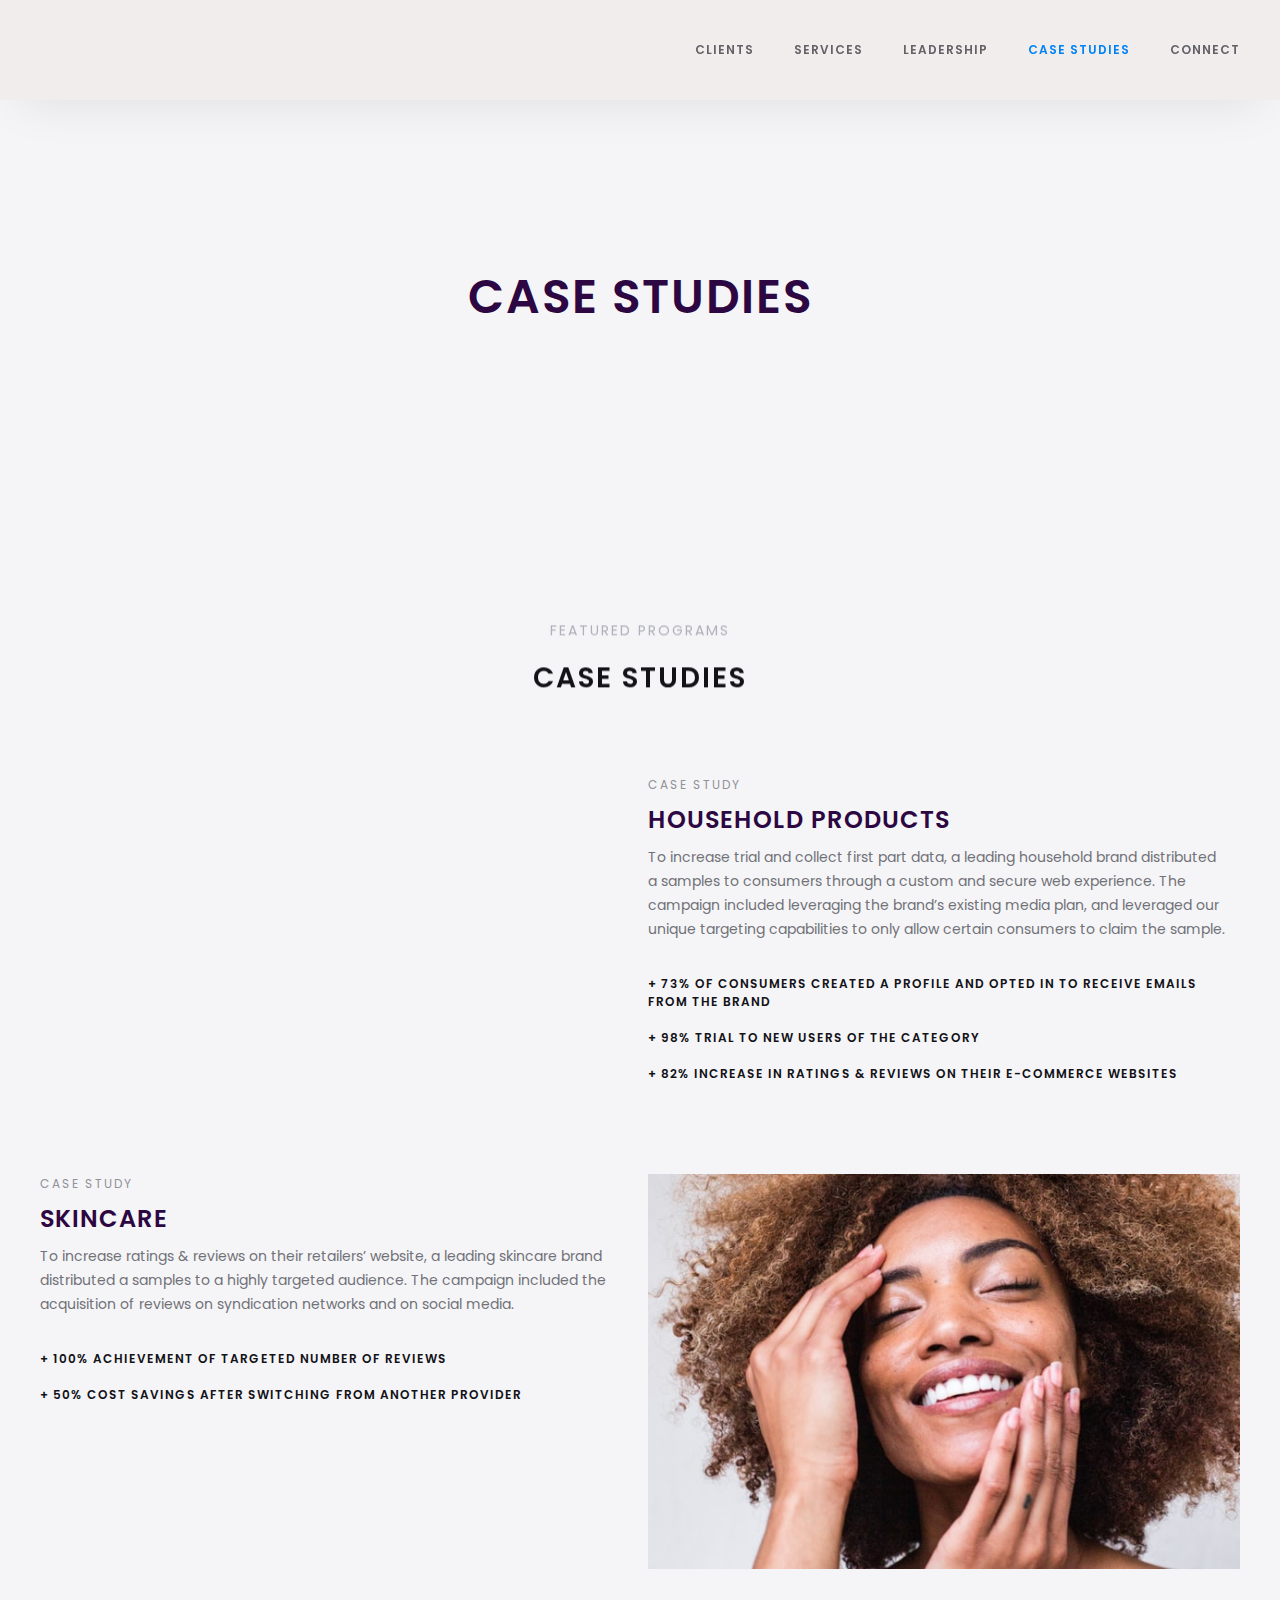
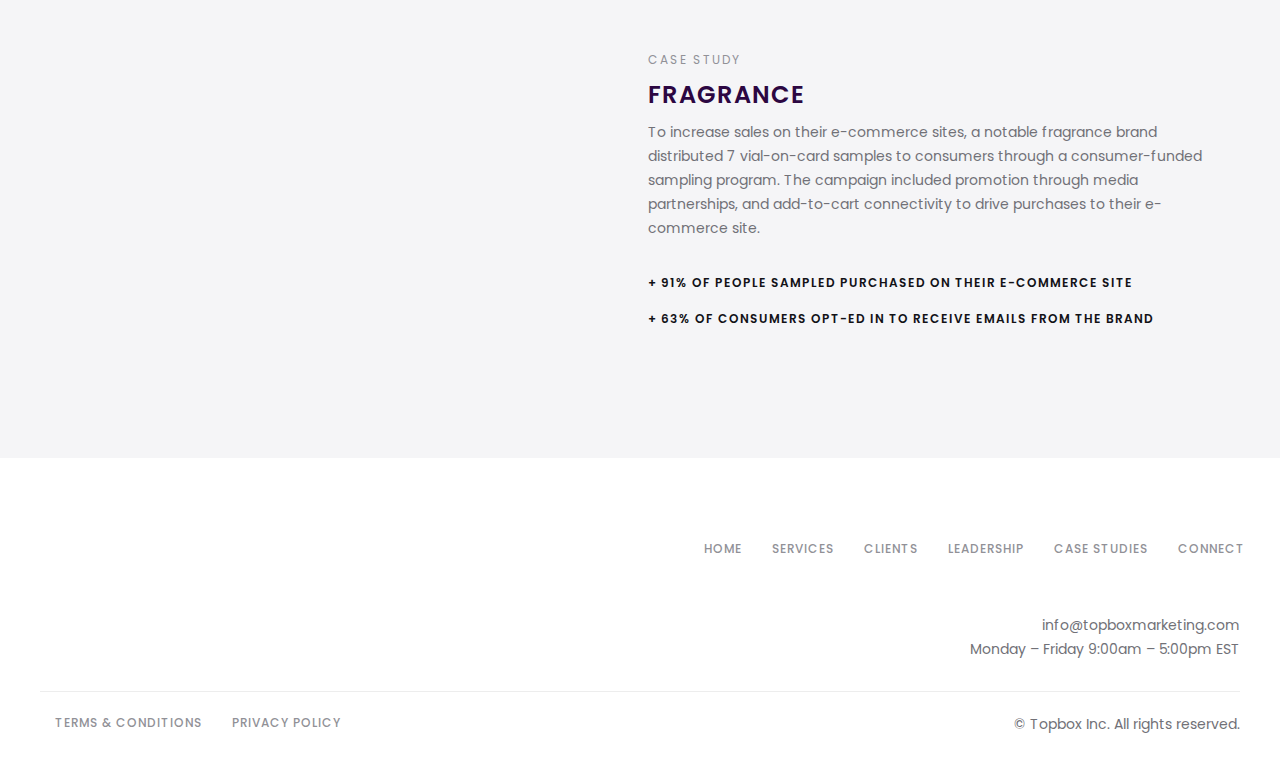
==== Case Studies.html @ 70d897ec "first commit" ====
<!DOCTYPE html>
<!-- saved from url=(0043)Case Studies.html -->
<html data-wf-domain="www.topboxmarketing.io" data-wf-page="6022a8bec5315e6e7e54c2d5"
    data-wf-site="6022a8be6f14f795d21087c6"
    class="w-mod-js w-mod-ix wf-poppins-n1-active wf-poppins-n2-active wf-poppins-n3-active wf-poppins-n4-active wf-poppins-n5-active wf-poppins-n6-active wf-poppins-n7-active wf-poppins-n8-active wf-poppins-n9-active wf-active">

<head>
    <meta http-equiv="Content-Type" content="text/html; charset=UTF-8">
    <style>
        .wf-force-outline-none[tabindex="-1"]:focus {
            outline: none;
        }
    </style>
    <title>Case Studies</title>
    <meta content="Case Studies" property="og:title">
    <meta
        content="https://uploads-ssl.webflow.com/6022a8be6f14f795d21087c6/603d2ad0bf9c21d1d7e2ff7f_tm-share-1200x630.png"
        property="og:image">
    <meta content="Case Studies" property="twitter:title">
    <meta
        content="https://uploads-ssl.webflow.com/6022a8be6f14f795d21087c6/603d2ad0bf9c21d1d7e2ff7f_tm-share-1200x630.png"
        property="twitter:image">
    <meta content="width=device-width, initial-scale=1" name="viewport">
    <link href="./Case Studies_files/topbox-website-ac59be.webflow.351e0eba9.css" rel="stylesheet" type="text/css">
    <link href="https://fonts.googleapis.com/" rel="preconnect">
    <link href="https://fonts.gstatic.com/" rel="preconnect" crossorigin="anonymous">
    <script type="text/javascript" async="" src="./Case Studies_files/recaptcha__en.js.download" crossorigin="anonymous"
        integrity="sha384-7n6vgomA6WpD0Uc3Ek9C0sERdLyOSaXD3g9lKz969gYaN0vWSlwqk6p8H7rG36tP"></script>
    <script src="./Case Studies_files/webfont.js.download" type="text/javascript"></script>
    <link rel="stylesheet" href="./Case Studies_files/css" media="all">
    <script
        type="text/javascript">WebFont.load({ google: { families: ["Poppins:100,200,300,regular,500,600,700,800,900"] } });</script>
    <script
        type="text/javascript">!function (o, c) { var n = c.documentElement, t = " w-mod-"; n.className += t + "js", ("ontouchstart" in o || o.DocumentTouch && c instanceof DocumentTouch) && (n.className += t + "touch") }(window, document);</script>
    <link href="https://uploads-ssl.webflow.com/6022a8be6f14f795d21087c6/603d20869b99abf3f1aa68c7_tm-favicon-5-32px.png"
        rel="shortcut icon" type="image/x-icon">
    <link
        href="https://uploads-ssl.webflow.com/6022a8be6f14f795d21087c6/603d2092a8b30342b61fcea3_tm-favicon-5-256px.png"
        rel="apple-touch-icon">
    <script src="./Case Studies_files/api.js.download" type="text/javascript"></script>
</head>

<body>
    <div class="preloader" style="display: none; opacity: 0;"><img
            src="./Case Studies_files/6022a8bec5315e8b1354c35a_bars.svg" width="38" alt="" class="preloader-icon"
            style="opacity: 0;"></div>
    <div class="full-page">
        <div data-collapse="medium" data-animation="default" data-duration="400" data-easing="ease" data-easing2="ease"
            role="banner" class="navbar w-nav" style="will-change: width, height; height: 100px;">
            <div class="brand-logo-wrapper"><a href="index.html" class="brand w-nav-brand"
                    aria-label="home"><img src="./Case Studies_files/6022af1d55216162403fe58a_topbox marketing logo.png"
                        width="600"
                        srcset="https://uploads-ssl.webflow.com/6022a8be6f14f795d21087c6/6022af1d55216162403fe58a_topbox%20marketing%20logo-p-500.png 500w, https://uploads-ssl.webflow.com/6022a8be6f14f795d21087c6/6022af1d55216162403fe58a_topbox%20marketing%20logo.png 591w"
                        sizes="(max-width: 479px) 70vw, 260px" alt="" class="brand-logo-v3"></a></div>
                <nav role="navigation" class="nav-menu w-nav-menu"><a href="Clients.html"
                    aria-current="page" class="nav-link w-nav-link">Clients</a><a
                    href="Services.html" class="nav-link w-nav-link">Services</a><a
                    href="Leadership.html" class="nav-link w-nav-link">Leadership</a><a
                    href="Case Studies.html" class="nav-link w-nav-link w--current">Case
                    Studies</a><a href="Contact.html"
                    class="nav-link w-nav-link">Connect</a></nav>
            <div class="menu-button w-nav-button" style="-webkit-user-select: text;" aria-label="menu" role="button"
                tabindex="0" aria-controls="w-nav-overlay-0" aria-haspopup="menu" aria-expanded="false">
                <div class="w-icon-nav-menu"></div>
            </div>
            <div class="w-nav-overlay" data-wf-ignore="" id="w-nav-overlay-0"></div>
        </div>
        <div id="Top" class="sub-banner heading-1">
            <div class="container center in-sub-page w-container">
                <div class="align-center">
                    <h1 class="top-title in-banner black">case studies</h1>
                </div>
            </div>
        </div>
        <div class="section gray">
            <div class="container w-container">
                <div>
                    <div class="top-wrapper-margin">
                        <div data-w-id="166e45b6-2322-15db-ce87-c6824e7ca8e7"
                            style="opacity: 1; transform: translate3d(0px, 0px, 0px) scale3d(1, 1, 1) rotateX(0deg) rotateY(0deg) rotateZ(0deg) skew(0deg, 0deg); transform-style: preserve-3d;"
                            class="top-wrapper">
                            <div>
                                <div class="sub-text">Featured programs</div>
                                <h2 class="top-title">case studies</h2>
                            </div>
                        </div>
                    </div>
                </div>
            </div>
            <div class="container-2 w-container"></div>
            <div class="w-layout-grid grid-3"><img
                    src="./Case Studies_files/603532c261ecceb65d28639b_jeshoots-com-__ZMnefoI3k-unsplash.jpg"
                    loading="lazy" id="w-node-_9baddf78-bbf6-e3a9-2546-d2049e12da9d-7e54c2d5"
                    sizes="(max-width: 479px) 92vw, (max-width: 767px) 90vw, (max-width: 991px) 92vw, (max-width: 4285px) 98vw, 4200px"
                    alt=""
                    srcset="https://uploads-ssl.webflow.com/6022a8be6f14f795d21087c6/603532c261ecceb65d28639b_jeshoots-com-__ZMnefoI3k-unsplash-p-500.jpeg 500w, https://uploads-ssl.webflow.com/6022a8be6f14f795d21087c6/603532c261ecceb65d28639b_jeshoots-com-__ZMnefoI3k-unsplash-p-800.jpeg 800w, https://uploads-ssl.webflow.com/6022a8be6f14f795d21087c6/603532c261ecceb65d28639b_jeshoots-com-__ZMnefoI3k-unsplash-p-1080.jpeg 1080w, https://uploads-ssl.webflow.com/6022a8be6f14f795d21087c6/603532c261ecceb65d28639b_jeshoots-com-__ZMnefoI3k-unsplash-p-1600.jpeg 1600w, https://uploads-ssl.webflow.com/6022a8be6f14f795d21087c6/603532c261ecceb65d28639b_jeshoots-com-__ZMnefoI3k-unsplash.jpg 4200w">
                <div class="w-container">
                    <div class="job-title">case study</div>
                    <h3 class="heading-2">Household products <br></h3>
                    <p class="paragraph-6">To increase trial and collect first part data, a leading household brand
                        distributed a samples to consumers through a custom and secure web experience. The campaign
                        included leveraging the brand’s existing media plan, and leveraged our unique targeting
                        capabilities to only allow certain consumers to claim the sample.<br>‍<br></p>
                    <h6 class="heading-3">+ 73% of consumers created a profile and OPTED in to receive emails from the
                        brand<br><br>+ 98% trial to new users of the category<br><br>+ 82% increase in Ratings &amp;
                        Reviews on their e-commerce websites</h6>
                </div>
                <div class="w-container">
                    <div class="job-title">case study</div>
                    <h3 class="heading-2">skincare<br></h3>
                    <p class="paragraph-6">To increase ratings &amp; reviews on their retailers’ website, a leading
                        skincare brand distributed a samples to a highly targeted audience. The campaign included the
                        acquisition of reviews on syndication networks and on social media.<br>‍<br></p>
                    <h6 class="heading-3">+ 100% achievement of targeted number of reviews<br>‍<br>+ 50% cost savings
                        after switching from another provider</h6>
                </div><img src="./Case Studies_files/603533c1fda2867341a71abc_park-street-0_McYfdyEDA-unsplash (1).jpg"
                    loading="lazy" id="w-node-_8632c28e-9237-4502-14fb-0d99a80b5537-7e54c2d5" alt=""><img
                    src="./Case Studies_files/6035355b5d61cc2b553c21b9_laura-chouette-o5WWBF1OGD8-unsplash.jpg"
                    loading="lazy" id="w-node-da20f473-203e-41f1-6ba5-95519c60d45e-7e54c2d5"
                    sizes="(max-width: 479px) 92vw, (max-width: 767px) 90vw, (max-width: 991px) 92vw, (max-width: 4702px) 98vw, 4608px"
                    alt=""
                    srcset="https://uploads-ssl.webflow.com/6022a8be6f14f795d21087c6/6035355b5d61cc2b553c21b9_laura-chouette-o5WWBF1OGD8-unsplash-p-1080.jpeg 1080w, https://uploads-ssl.webflow.com/6022a8be6f14f795d21087c6/6035355b5d61cc2b553c21b9_laura-chouette-o5WWBF1OGD8-unsplash-p-1600.jpeg 1600w, https://uploads-ssl.webflow.com/6022a8be6f14f795d21087c6/6035355b5d61cc2b553c21b9_laura-chouette-o5WWBF1OGD8-unsplash-p-2000.jpeg 2000w, https://uploads-ssl.webflow.com/6022a8be6f14f795d21087c6/6035355b5d61cc2b553c21b9_laura-chouette-o5WWBF1OGD8-unsplash-p-2600.jpeg 2600w, https://uploads-ssl.webflow.com/6022a8be6f14f795d21087c6/6035355b5d61cc2b553c21b9_laura-chouette-o5WWBF1OGD8-unsplash-p-3200.jpeg 3200w, https://uploads-ssl.webflow.com/6022a8be6f14f795d21087c6/6035355b5d61cc2b553c21b9_laura-chouette-o5WWBF1OGD8-unsplash.jpg 4608w">
                <div class="w-container">
                    <div class="job-title">case study</div>
                    <h3 class="heading-2">fragrance<br></h3>
                    <p class="paragraph-6">To increase sales on their e-commerce sites, a notable fragrance brand
                        distributed 7 vial-on-card samples to consumers through a consumer-funded sampling program. The
                        campaign included promotion through media partnerships, and add-to-cart connectivity to drive
                        purchases to their e-commerce site.<br>‍<br></p>
                    <h6 class="heading-3">+ 91% of people sampled purchased on their e-commerce site<br><br>+ 63% of
                        consumers opt-ed in to receive emails from the brand<br></h6>
                </div>
            </div>
        </div>
        <footer class="footer-style-1">
            <div class="container w-container">
                <div class="footer-wrapper">
                    <div class="w-row">
                        <div class="footer-column w-col w-col-3"></div>
                        <div class="footer-column-second w-col w-col-9">
                            <div class="footer-links"><a href="index.html"
                                    class="footer-link">home</a><a href="Services.html"
                                    class="footer-link">services</a><a href="Clients.html"
                                    class="footer-link">clients</a><a href="Leadership.html"
                                    class="footer-link">leadership</a><a
                                    href="Case Studies.html" aria-current="page"
                                    class="footer-link w--current">Case studies</a><a
                                    href="Contact.html"
                                    class="footer-link w-hidden-medium w-hidden-small w-hidden-tiny">connect</a></div>
                            <div class="footer-infos">
                                <p class="align-right"><br>
                                    info@topboxmarketing.com<br>
                                    Monday – Friday 9:00am – 5:00pm EST</p>
                            </div>
                        </div>
                    </div>
                    <div class="footer-line"></div>
                    <div class="w-row">
                        <div class="footer-column w-col w-col-6">
                            <div class="footer-links"><a href="https://ca.topboxcollective.com/pages/terms"
                                    class="footer-link">Terms &amp;&nbsp;Conditions</a><a
                                    href="index.htmlprivacy-policy" class="footer-link">Privacy
                                    Policy</a></div>
                        </div>
                        <div class="footer-column-second w-col w-col-6">
                            <p class="paragraph-7">© Topbox Inc. All rights reserved.</p>
                        </div>
                    </div>
                </div>
            </div>
        </footer>
    </div>
    <script src="./Case Studies_files/jquery-3.5.1.min.dc5e7f18c8.js.download" type="text/javascript"
        integrity="sha256-9/aliU8dGd2tb6OSsuzixeV4y/faTqgFtohetphbbj0=" crossorigin="anonymous"></script>
    <script src="./Case Studies_files/webflow.2f8914a22.js.download" type="text/javascript"></script>
</body>

</html>
---- Case Studies_files/topbox-website-ac59be.webflow.351e0eba9.css ----
html {
  -ms-text-size-adjust: 100%;
  -webkit-text-size-adjust: 100%;
  font-family: sans-serif;
}

body {
  margin: 0;
}

article, aside, details, figcaption, figure, footer, header, hgroup, main, menu, nav, section, summary {
  display: block;
}

audio, canvas, progress, video {
  vertical-align: baseline;
  display: inline-block;
}

audio:not([controls]) {
  height: 0;
  display: none;
}

[hidden], template {
  display: none;
}

a {
  background-color: rgba(0, 0, 0, 0);
}

a:active, a:hover {
  outline: 0;
}

abbr[title] {
  border-bottom: 1px dotted;
}

b, strong {
  font-weight: bold;
}

dfn {
  font-style: italic;
}

h1 {
  margin: .67em 0;
  font-size: 2em;
}

mark {
  color: #000;
  background: #ff0;
}

small {
  font-size: 80%;
}

sub, sup {
  vertical-align: baseline;
  font-size: 75%;
  line-height: 0;
  position: relative;
}

sup {
  top: -.5em;
}

sub {
  bottom: -.25em;
}

img {
  border: 0;
}

svg:not(:root) {
  overflow: hidden;
}

figure {
  margin: 1em 40px;
}

hr {
  box-sizing: content-box;
  height: 0;
}

pre {
  overflow: auto;
}

code, kbd, pre, samp {
  font-family: monospace;
  font-size: 1em;
}

button, input, optgroup, select, textarea {
  color: inherit;
  font: inherit;
  margin: 0;
}

button {
  overflow: visible;
}

button, select {
  text-transform: none;
}

button, html input[type="button"], input[type="reset"] {
  -webkit-appearance: button;
  cursor: pointer;
}

button[disabled], html input[disabled] {
  cursor: default;
}

button::-moz-focus-inner, input::-moz-focus-inner {
  border: 0;
  padding: 0;
}

input {
  line-height: normal;
}

input[type="checkbox"], input[type="radio"] {
  box-sizing: border-box;
  padding: 0;
}

input[type="number"]::-webkit-inner-spin-button, input[type="number"]::-webkit-outer-spin-button {
  height: auto;
}

input[type="search"] {
  -webkit-appearance: none;
}

input[type="search"]::-webkit-search-cancel-button, input[type="search"]::-webkit-search-decoration {
  -webkit-appearance: none;
}

fieldset {
  border: 1px solid silver;
  margin: 0 2px;
  padding: .35em .625em .75em;
}

legend {
  border: 0;
  padding: 0;
}

textarea {
  overflow: auto;
}

optgroup {
  font-weight: bold;
}

table {
  border-collapse: collapse;
  border-spacing: 0;
}

td, th {
  padding: 0;
}

@font-face {
  font-family: webflow-icons;
  src: url("[data-uri]") format("truetype");
  font-weight: normal;
  font-style: normal;
}

[class^="w-icon-"], [class*=" w-icon-"] {
  speak: none;
  font-variant: normal;
  text-transform: none;
  -webkit-font-smoothing: antialiased;
  -moz-osx-font-smoothing: grayscale;
  font-style: normal;
  font-weight: normal;
  line-height: 1;
  font-family: webflow-icons !important;
}

.w-icon-slider-right:before {
  content: "";
}

.w-icon-slider-left:before {
  content: "";
}

.w-icon-nav-menu:before {
  content: "";
}

.w-icon-arrow-down:before, .w-icon-dropdown-toggle:before {
  content: "";
}

.w-icon-file-upload-remove:before {
  content: "";
}

.w-icon-file-upload-icon:before {
  content: "";
}

* {
  box-sizing: border-box;
}

html {
  height: 100%;
}

body {
  min-height: 100%;
  color: #333;
  background-color: #fff;
  margin: 0;
  font-family: Arial, sans-serif;
  font-size: 14px;
  line-height: 20px;
}

img {
  max-width: 100%;
  vertical-align: middle;
  display: inline-block;
}

html.w-mod-touch * {
  background-attachment: scroll !important;
}

.w-block {
  display: block;
}

.w-inline-block {
  max-width: 100%;
  display: inline-block;
}

.w-clearfix:before, .w-clearfix:after {
  content: " ";
  grid-area: 1 / 1 / 2 / 2;
  display: table;
}

.w-clearfix:after {
  clear: both;
}

.w-hidden {
  display: none;
}

.w-button {
  color: #fff;
  line-height: inherit;
  cursor: pointer;
  background-color: #3898ec;
  border: 0;
  border-radius: 0;
  padding: 9px 15px;
  text-decoration: none;
  display: inline-block;
}

input.w-button {
  -webkit-appearance: button;
}

html[data-w-dynpage] [data-w-cloak] {
  color: rgba(0, 0, 0, 0) !important;
}

.w-webflow-badge, .w-webflow-badge * {
  z-index: auto;
  visibility: visible;
  box-sizing: border-box;
  width: auto;
  height: auto;
  max-height: none;
  max-width: none;
  min-height: 0;
  min-width: 0;
  float: none;
  clear: none;
  box-shadow: none;
  opacity: 1;
  direction: ltr;
  font-family: inherit;
  font-weight: inherit;
  color: inherit;
  font-size: inherit;
  line-height: inherit;
  font-style: inherit;
  font-variant: inherit;
  text-align: inherit;
  letter-spacing: inherit;
  -webkit-text-decoration: inherit;
  text-decoration: inherit;
  text-indent: 0;
  text-transform: inherit;
  text-shadow: none;
  font-smoothing: auto;
  vertical-align: baseline;
  cursor: inherit;
  white-space: inherit;
  word-break: normal;
  word-spacing: normal;
  word-wrap: normal;
  background: none;
  border: 0 rgba(0, 0, 0, 0);
  border-radius: 0;
  margin: 0;
  padding: 0;
  list-style-type: disc;
  transition: none;
  display: block;
  position: static;
  top: auto;
  bottom: auto;
  left: auto;
  right: auto;
  overflow: visible;
  transform: none;
}

.w-webflow-badge {
  white-space: nowrap;
  cursor: pointer;
  box-shadow: 0 0 0 1px rgba(0, 0, 0, .1), 0 1px 3px rgba(0, 0, 0, .1);
  visibility: visible !important;
  z-index: 2147483647 !important;
  color: #aaadb0 !important;
  opacity: 1 !important;
  width: auto !important;
  height: auto !important;
  background-color: #fff !important;
  border-radius: 3px !important;
  margin: 0 !important;
  padding: 6px 8px 6px 6px !important;
  font-size: 12px !important;
  line-height: 14px !important;
  text-decoration: none !important;
  display: inline-block !important;
  position: fixed !important;
  top: auto !important;
  bottom: 12px !important;
  left: auto !important;
  right: 12px !important;
  overflow: visible !important;
  transform: none !important;
}

.w-webflow-badge > img {
  visibility: visible !important;
  opacity: 1 !important;
  vertical-align: middle !important;
  display: inline-block !important;
}

h1, h2, h3, h4, h5, h6 {
  margin-bottom: 10px;
  font-weight: bold;
}

h1 {
  margin-top: 20px;
  font-size: 38px;
  line-height: 44px;
}

h2 {
  margin-top: 20px;
  font-size: 32px;
  line-height: 36px;
}

h3 {
  margin-top: 20px;
  font-size: 24px;
  line-height: 30px;
}

h4 {
  margin-top: 10px;
  font-size: 18px;
  line-height: 24px;
}

h5 {
  margin-top: 10px;
  font-size: 14px;
  line-height: 20px;
}

h6 {
  margin-top: 10px;
  font-size: 12px;
  line-height: 18px;
}

p {
  margin-top: 0;
  margin-bottom: 10px;
}

blockquote {
  border-left: 5px solid #e2e2e2;
  margin: 0 0 10px;
  padding: 10px 20px;
  font-size: 18px;
  line-height: 22px;
}

figure {
  margin: 0 0 10px;
}

figcaption {
  text-align: center;
  margin-top: 5px;
}

ul, ol {
  margin-top: 0;
  margin-bottom: 10px;
  padding-left: 40px;
}

.w-list-unstyled {
  padding-left: 0;
  list-style: none;
}

.w-embed:before, .w-embed:after {
  content: " ";
  grid-area: 1 / 1 / 2 / 2;
  display: table;
}

.w-embed:after {
  clear: both;
}

.w-video {
  width: 100%;
  padding: 0;
  position: relative;
}

.w-video iframe, .w-video object, .w-video embed {
  width: 100%;
  height: 100%;
  border: none;
  position: absolute;
  top: 0;
  left: 0;
}

fieldset {
  border: 0;
  margin: 0;
  padding: 0;
}

button, [type="button"], [type="reset"] {
  cursor: pointer;
  -webkit-appearance: button;
  border: 0;
}

.w-form {
  margin: 0 0 15px;
}

.w-form-done {
  text-align: center;
  background-color: #ddd;
  padding: 20px;
  display: none;
}

.w-form-fail {
  background-color: #ffdede;
  margin-top: 10px;
  padding: 10px;
  display: none;
}

label {
  margin-bottom: 5px;
  font-weight: bold;
  display: block;
}

.w-input, .w-select {
  width: 100%;
  height: 38px;
  color: #333;
  vertical-align: middle;
  background-color: #fff;
  border: 1px solid #ccc;
  margin-bottom: 10px;
  padding: 8px 12px;
  font-size: 14px;
  line-height: 1.42857;
  display: block;
}

.w-input:-moz-placeholder, .w-select:-moz-placeholder {
  color: #999;
}

.w-input::-moz-placeholder, .w-select::-moz-placeholder {
  color: #999;
  opacity: 1;
}

.w-input::-webkit-input-placeholder, .w-select::-webkit-input-placeholder {
  color: #999;
}

.w-input:focus, .w-select:focus {
  border-color: #3898ec;
  outline: 0;
}

.w-input[disabled], .w-select[disabled], .w-input[readonly], .w-select[readonly], fieldset[disabled] .w-input, fieldset[disabled] .w-select {
  cursor: not-allowed;
}

.w-input[disabled]:not(.w-input-disabled), .w-select[disabled]:not(.w-input-disabled), .w-input[readonly], .w-select[readonly], fieldset[disabled]:not(.w-input-disabled) .w-input, fieldset[disabled]:not(.w-input-disabled) .w-select {
  background-color: #eee;
}

textarea.w-input, textarea.w-select {
  height: auto;
}

.w-select {
  background-color: #f3f3f3;
}

.w-select[multiple] {
  height: auto;
}

.w-form-label {
  cursor: pointer;
  margin-bottom: 0;
  font-weight: normal;
  display: inline-block;
}

.w-radio {
  margin-bottom: 5px;
  padding-left: 20px;
  display: block;
}

.w-radio:before, .w-radio:after {
  content: " ";
  grid-area: 1 / 1 / 2 / 2;
  display: table;
}

.w-radio:after {
  clear: both;
}

.w-radio-input {
  float: left;
  margin: 3px 0 0 -20px;
  line-height: normal;
}

.w-file-upload {
  margin-bottom: 10px;
  display: block;
}

.w-file-upload-input {
  width: .1px;
  height: .1px;
  opacity: 0;
  z-index: -100;
  position: absolute;
  overflow: hidden;
}

.w-file-upload-default, .w-file-upload-uploading, .w-file-upload-success {
  color: #333;
  display: inline-block;
}

.w-file-upload-error {
  margin-top: 10px;
  display: block;
}

.w-file-upload-default.w-hidden, .w-file-upload-uploading.w-hidden, .w-file-upload-error.w-hidden, .w-file-upload-success.w-hidden {
  display: none;
}

.w-file-upload-uploading-btn {
  cursor: pointer;
  background-color: #fafafa;
  border: 1px solid #ccc;
  margin: 0;
  padding: 8px 12px;
  font-size: 14px;
  font-weight: normal;
  display: flex;
}

.w-file-upload-file {
  background-color: #fafafa;
  border: 1px solid #ccc;
  flex-grow: 1;
  justify-content: space-between;
  margin: 0;
  padding: 8px 9px 8px 11px;
  display: flex;
}

.w-file-upload-file-name {
  font-size: 14px;
  font-weight: normal;
  display: block;
}

.w-file-remove-link {
  width: auto;
  height: auto;
  cursor: pointer;
  margin-top: 3px;
  margin-left: 10px;
  padding: 3px;
  display: block;
}

.w-icon-file-upload-remove {
  margin: auto;
  font-size: 10px;
}

.w-file-upload-error-msg {
  color: #ea384c;
  padding: 2px 0;
  display: inline-block;
}

.w-file-upload-info {
  padding: 0 12px;
  line-height: 38px;
  display: inline-block;
}

.w-file-upload-label {
  cursor: pointer;
  background-color: #fafafa;
  border: 1px solid #ccc;
  margin: 0;
  padding: 8px 12px;
  font-size: 14px;
  font-weight: normal;
  display: inline-block;
}

.w-icon-file-upload-icon, .w-icon-file-upload-uploading {
  width: 20px;
  margin-right: 8px;
  display: inline-block;
}

.w-icon-file-upload-uploading {
  height: 20px;
}

.w-container {
  max-width: 940px;
  margin-left: auto;
  margin-right: auto;
}

.w-container:before, .w-container:after {
  content: " ";
  grid-area: 1 / 1 / 2 / 2;
  display: table;
}

.w-container:after {
  clear: both;
}

.w-container .w-row {
  margin-left: -10px;
  margin-right: -10px;
}

.w-row:before, .w-row:after {
  content: " ";
  grid-area: 1 / 1 / 2 / 2;
  display: table;
}

.w-row:after {
  clear: both;
}

.w-row .w-row {
  margin-left: 0;
  margin-right: 0;
}

.w-col {
  float: left;
  width: 100%;
  min-height: 1px;
  padding-left: 10px;
  padding-right: 10px;
  position: relative;
}

.w-col .w-col {
  padding-left: 0;
  padding-right: 0;
}

.w-col-1 {
  width: 8.33333%;
}

.w-col-2 {
  width: 16.6667%;
}

.w-col-3 {
  width: 25%;
}

.w-col-4 {
  width: 33.3333%;
}

.w-col-5 {
  width: 41.6667%;
}

.w-col-6 {
  width: 50%;
}

.w-col-7 {
  width: 58.3333%;
}

.w-col-8 {
  width: 66.6667%;
}

.w-col-9 {
  width: 75%;
}

.w-col-10 {
  width: 83.3333%;
}

.w-col-11 {
  width: 91.6667%;
}

.w-col-12 {
  width: 100%;
}

.w-hidden-main {
  display: none !important;
}

@media screen and (max-width: 991px) {
  .w-container {
    max-width: 728px;
  }

  .w-hidden-main {
    display: inherit !important;
  }

  .w-hidden-medium {
    display: none !important;
  }

  .w-col-medium-1 {
    width: 8.33333%;
  }

  .w-col-medium-2 {
    width: 16.6667%;
  }

  .w-col-medium-3 {
    width: 25%;
  }

  .w-col-medium-4 {
    width: 33.3333%;
  }

  .w-col-medium-5 {
    width: 41.6667%;
  }

  .w-col-medium-6 {
    width: 50%;
  }

  .w-col-medium-7 {
    width: 58.3333%;
  }

  .w-col-medium-8 {
    width: 66.6667%;
  }

  .w-col-medium-9 {
    width: 75%;
  }

  .w-col-medium-10 {
    width: 83.3333%;
  }

  .w-col-medium-11 {
    width: 91.6667%;
  }

  .w-col-medium-12 {
    width: 100%;
  }

  .w-col-stack {
    width: 100%;
    left: auto;
    right: auto;
  }
}

@media screen and (max-width: 767px) {
  .w-hidden-main, .w-hidden-medium {
    display: inherit !important;
  }

  .w-hidden-small {
    display: none !important;
  }

  .w-row, .w-container .w-row {
    margin-left: 0;
    margin-right: 0;
  }

  .w-col {
    width: 100%;
    left: auto;
    right: auto;
  }

  .w-col-small-1 {
    width: 8.33333%;
  }

  .w-col-small-2 {
    width: 16.6667%;
  }

  .w-col-small-3 {
    width: 25%;
  }

  .w-col-small-4 {
    width: 33.3333%;
  }

  .w-col-small-5 {
    width: 41.6667%;
  }

  .w-col-small-6 {
    width: 50%;
  }

  .w-col-small-7 {
    width: 58.3333%;
  }

  .w-col-small-8 {
    width: 66.6667%;
  }

  .w-col-small-9 {
    width: 75%;
  }

  .w-col-small-10 {
    width: 83.3333%;
  }

  .w-col-small-11 {
    width: 91.6667%;
  }

  .w-col-small-12 {
    width: 100%;
  }
}

@media screen and (max-width: 479px) {
  .w-container {
    max-width: none;
  }

  .w-hidden-main, .w-hidden-medium, .w-hidden-small {
    display: inherit !important;
  }

  .w-hidden-tiny {
    display: none !important;
  }

  .w-col {
    width: 100%;
  }

  .w-col-tiny-1 {
    width: 8.33333%;
  }

  .w-col-tiny-2 {
    width: 16.6667%;
  }

  .w-col-tiny-3 {
    width: 25%;
  }

  .w-col-tiny-4 {
    width: 33.3333%;
  }

  .w-col-tiny-5 {
    width: 41.6667%;
  }

  .w-col-tiny-6 {
    width: 50%;
  }

  .w-col-tiny-7 {
    width: 58.3333%;
  }

  .w-col-tiny-8 {
    width: 66.6667%;
  }

  .w-col-tiny-9 {
    width: 75%;
  }

  .w-col-tiny-10 {
    width: 83.3333%;
  }

  .w-col-tiny-11 {
    width: 91.6667%;
  }

  .w-col-tiny-12 {
    width: 100%;
  }
}

.w-widget {
  position: relative;
}

.w-widget-map {
  width: 100%;
  height: 400px;
}

.w-widget-map label {
  width: auto;
  display: inline;
}

.w-widget-map img {
  max-width: inherit;
}

.w-widget-map .gm-style-iw {
  text-align: center;
}

.w-widget-map .gm-style-iw > button {
  display: none !important;
}

.w-widget-twitter {
  overflow: hidden;
}

.w-widget-twitter-count-shim {
  vertical-align: top;
  width: 28px;
  height: 20px;
  text-align: center;
  background: #fff;
  border: 1px solid #758696;
  border-radius: 3px;
  display: inline-block;
  position: relative;
}

.w-widget-twitter-count-shim * {
  pointer-events: none;
  -webkit-user-select: none;
  -ms-user-select: none;
  user-select: none;
}

.w-widget-twitter-count-shim .w-widget-twitter-count-inner {
  text-align: center;
  color: #999;
  font-family: serif;
  font-size: 15px;
  line-height: 12px;
  position: relative;
}

.w-widget-twitter-count-shim .w-widget-twitter-count-clear {
  display: block;
  position: relative;
}

.w-widget-twitter-count-shim.w--large {
  width: 36px;
  height: 28px;
}

.w-widget-twitter-count-shim.w--large .w-widget-twitter-count-inner {
  font-size: 18px;
  line-height: 18px;
}

.w-widget-twitter-count-shim:not(.w--vertical) {
  margin-left: 5px;
  margin-right: 8px;
}

.w-widget-twitter-count-shim:not(.w--vertical).w--large {
  margin-left: 6px;
}

.w-widget-twitter-count-shim:not(.w--vertical):before, .w-widget-twitter-count-shim:not(.w--vertical):after {
  content: " ";
  height: 0;
  width: 0;
  pointer-events: none;
  border: solid rgba(0, 0, 0, 0);
  position: absolute;
  top: 50%;
  left: 0;
}

.w-widget-twitter-count-shim:not(.w--vertical):before {
  border-width: 4px;
  border-color: rgba(117, 134, 150, 0) #5d6c7b rgba(117, 134, 150, 0) rgba(117, 134, 150, 0);
  margin-top: -4px;
  margin-left: -9px;
}

.w-widget-twitter-count-shim:not(.w--vertical).w--large:before {
  border-width: 5px;
  margin-top: -5px;
  margin-left: -10px;
}

.w-widget-twitter-count-shim:not(.w--vertical):after {
  border-width: 4px;
  border-color: rgba(255, 255, 255, 0) #fff rgba(255, 255, 255, 0) rgba(255, 255, 255, 0);
  margin-top: -4px;
  margin-left: -8px;
}

.w-widget-twitter-count-shim:not(.w--vertical).w--large:after {
  border-width: 5px;
  margin-top: -5px;
  margin-left: -9px;
}

.w-widget-twitter-count-shim.w--vertical {
  width: 61px;
  height: 33px;
  margin-bottom: 8px;
}

.w-widget-twitter-count-shim.w--vertical:before, .w-widget-twitter-count-shim.w--vertical:after {
  content: " ";
  height: 0;
  width: 0;
  pointer-events: none;
  border: solid rgba(0, 0, 0, 0);
  position: absolute;
  top: 100%;
  left: 50%;
}

.w-widget-twitter-count-shim.w--vertical:before {
  border-width: 5px;
  border-color: #5d6c7b rgba(117, 134, 150, 0) rgba(117, 134, 150, 0);
  margin-left: -5px;
}

.w-widget-twitter-count-shim.w--vertical:after {
  border-width: 4px;
  border-color: #fff rgba(255, 255, 255, 0) rgba(255, 255, 255, 0);
  margin-left: -4px;
}

.w-widget-twitter-count-shim.w--vertical .w-widget-twitter-count-inner {
  font-size: 18px;
  line-height: 22px;
}

.w-widget-twitter-count-shim.w--vertical.w--large {
  width: 76px;
}

.w-background-video {
  height: 500px;
  color: #fff;
  position: relative;
  overflow: hidden;
}

.w-background-video > video {
  width: 100%;
  height: 100%;
  object-fit: cover;
  z-index: -100;
  background-position: 50%;
  background-size: cover;
  margin: auto;
  position: absolute;
  top: -100%;
  bottom: -100%;
  left: -100%;
  right: -100%;
}

.w-background-video > video::-webkit-media-controls-start-playback-button {
  -webkit-appearance: none;
  display: none !important;
}

.w-background-video--control {
  background-color: rgba(0, 0, 0, 0);
  padding: 0;
  position: absolute;
  bottom: 1em;
  right: 1em;
}

.w-background-video--control > [hidden] {
  display: none !important;
}

.w-slider {
  height: 300px;
  text-align: center;
  clear: both;
  -webkit-tap-highlight-color: rgba(0, 0, 0, 0);
  tap-highlight-color: rgba(0, 0, 0, 0);
  background: #ddd;
  position: relative;
}

.w-slider-mask {
  z-index: 1;
  height: 100%;
  white-space: nowrap;
  display: block;
  position: relative;
  left: 0;
  right: 0;
  overflow: hidden;
}

.w-slide {
  vertical-align: top;
  width: 100%;
  height: 100%;
  white-space: normal;
  text-align: left;
  display: inline-block;
  position: relative;
}

.w-slider-nav {
  z-index: 2;
  height: 40px;
  text-align: center;
  -webkit-tap-highlight-color: rgba(0, 0, 0, 0);
  tap-highlight-color: rgba(0, 0, 0, 0);
  margin: auto;
  padding-top: 10px;
  position: absolute;
  top: auto;
  bottom: 0;
  left: 0;
  right: 0;
}

.w-slider-nav.w-round > div {
  border-radius: 100%;
}

.w-slider-nav.w-num > div {
  width: auto;
  height: auto;
  font-size: inherit;
  line-height: inherit;
  padding: .2em .5em;
}

.w-slider-nav.w-shadow > div {
  box-shadow: 0 0 3px rgba(51, 51, 51, .4);
}

.w-slider-nav-invert {
  color: #fff;
}

.w-slider-nav-invert > div {
  background-color: rgba(34, 34, 34, .4);
}

.w-slider-nav-invert > div.w-active {
  background-color: #222;
}

.w-slider-dot {
  width: 1em;
  height: 1em;
  cursor: pointer;
  background-color: rgba(255, 255, 255, .4);
  margin: 0 3px .5em;
  transition: background-color .1s, color .1s;
  display: inline-block;
  position: relative;
}

.w-slider-dot.w-active {
  background-color: #fff;
}

.w-slider-dot:focus {
  outline: none;
  box-shadow: 0 0 0 2px #fff;
}

.w-slider-dot:focus.w-active {
  box-shadow: none;
}

.w-slider-arrow-left, .w-slider-arrow-right {
  width: 80px;
  cursor: pointer;
  color: #fff;
  -webkit-tap-highlight-color: rgba(0, 0, 0, 0);
  tap-highlight-color: rgba(0, 0, 0, 0);
  -webkit-user-select: none;
  -ms-user-select: none;
  user-select: none;
  margin: auto;
  font-size: 40px;
  position: absolute;
  top: 0;
  bottom: 0;
  left: 0;
  right: 0;
  overflow: hidden;
}

.w-slider-arrow-left [class^="w-icon-"], .w-slider-arrow-right [class^="w-icon-"], .w-slider-arrow-left [class*=" w-icon-"], .w-slider-arrow-right [class*=" w-icon-"] {
  position: absolute;
}

.w-slider-arrow-left:focus, .w-slider-arrow-right:focus {
  outline: 0;
}

.w-slider-arrow-left {
  z-index: 3;
  right: auto;
}

.w-slider-arrow-right {
  z-index: 4;
  left: auto;
}

.w-icon-slider-left, .w-icon-slider-right {
  width: 1em;
  height: 1em;
  margin: auto;
  top: 0;
  bottom: 0;
  left: 0;
  right: 0;
}

.w-slider-aria-label {
  clip: rect(0 0 0 0);
  height: 1px;
  width: 1px;
  border: 0;
  margin: -1px;
  padding: 0;
  position: absolute;
  overflow: hidden;
}

.w-slider-force-show {
  display: block !important;
}

.w-dropdown {
  text-align: left;
  z-index: 900;
  margin-left: auto;
  margin-right: auto;
  display: inline-block;
  position: relative;
}

.w-dropdown-btn, .w-dropdown-toggle, .w-dropdown-link {
  vertical-align: top;
  color: #222;
  text-align: left;
  white-space: nowrap;
  margin-left: auto;
  margin-right: auto;
  padding: 20px;
  text-decoration: none;
  position: relative;
}

.w-dropdown-toggle {
  -webkit-user-select: none;
  -ms-user-select: none;
  user-select: none;
  cursor: pointer;
  padding-right: 40px;
  display: inline-block;
}

.w-dropdown-toggle:focus {
  outline: 0;
}

.w-icon-dropdown-toggle {
  width: 1em;
  height: 1em;
  margin: auto 20px auto auto;
  position: absolute;
  top: 0;
  bottom: 0;
  right: 0;
}

.w-dropdown-list {
  min-width: 100%;
  background: #ddd;
  display: none;
  position: absolute;
}

.w-dropdown-list.w--open {
  display: block;
}

.w-dropdown-link {
  color: #222;
  padding: 10px 20px;
  display: block;
}

.w-dropdown-link.w--current {
  color: #0082f3;
}

.w-dropdown-link:focus {
  outline: 0;
}

@media screen and (max-width: 767px) {
  .w-nav-brand {
    padding-left: 10px;
  }
}

.w-lightbox-backdrop {
  cursor: auto;
  letter-spacing: normal;
  text-indent: 0;
  text-shadow: none;
  text-transform: none;
  visibility: visible;
  white-space: normal;
  word-break: normal;
  word-spacing: normal;
  word-wrap: normal;
  color: #fff;
  text-align: center;
  z-index: 2000;
  opacity: 0;
  -webkit-user-select: none;
  -moz-user-select: none;
  -webkit-tap-highlight-color: transparent;
  background: rgba(0, 0, 0, .9);
  outline: 0;
  font-family: Helvetica Neue, Helvetica, Ubuntu, Segoe UI, Verdana, sans-serif;
  font-size: 17px;
  font-style: normal;
  font-weight: 300;
  line-height: 1.2;
  list-style: disc;
  position: fixed;
  top: 0;
  bottom: 0;
  left: 0;
  right: 0;
  -webkit-transform: translate(0);
}

.w-lightbox-backdrop, .w-lightbox-container {
  height: 100%;
  -webkit-overflow-scrolling: touch;
  overflow: auto;
}

.w-lightbox-content {
  height: 100vh;
  position: relative;
  overflow: hidden;
}

.w-lightbox-view {
  width: 100vw;
  height: 100vh;
  opacity: 0;
  position: absolute;
}

.w-lightbox-view:before {
  content: "";
  height: 100vh;
}

.w-lightbox-group, .w-lightbox-group .w-lightbox-view, .w-lightbox-group .w-lightbox-view:before {
  height: 86vh;
}

.w-lightbox-frame, .w-lightbox-view:before {
  vertical-align: middle;
  display: inline-block;
}

.w-lightbox-figure {
  margin: 0;
  position: relative;
}

.w-lightbox-group .w-lightbox-figure {
  cursor: pointer;
}

.w-lightbox-img {
  width: auto;
  height: auto;
  max-width: none;
}

.w-lightbox-image {
  float: none;
  max-width: 100vw;
  max-height: 100vh;
  display: block;
}

.w-lightbox-group .w-lightbox-image {
  max-height: 86vh;
}

.w-lightbox-caption {
  text-align: left;
  text-overflow: ellipsis;
  white-space: nowrap;
  background: rgba(0, 0, 0, .4);
  padding: .5em 1em;
  position: absolute;
  bottom: 0;
  left: 0;
  right: 0;
  overflow: hidden;
}

.w-lightbox-embed {
  width: 100%;
  height: 100%;
  position: absolute;
  top: 0;
  bottom: 0;
  left: 0;
  right: 0;
}

.w-lightbox-control {
  width: 4em;
  cursor: pointer;
  background-position: center;
  background-repeat: no-repeat;
  background-size: 24px;
  transition: all .3s;
  position: absolute;
  top: 0;
}

.w-lightbox-left {
  background-image: url("[data-uri]");
  display: none;
  bottom: 0;
  left: 0;
}

.w-lightbox-right {
  background-image: url("[data-uri]");
  display: none;
  bottom: 0;
  right: 0;
}

.w-lightbox-close {
  height: 2.6em;
  background-image: url("[data-uri]");
  background-size: 18px;
  right: 0;
}

.w-lightbox-strip {
  white-space: nowrap;
  padding: 0 1vh;
  line-height: 0;
  position: absolute;
  bottom: 0;
  left: 0;
  right: 0;
  overflow-x: auto;
  overflow-y: hidden;
}

.w-lightbox-item {
  width: 10vh;
  box-sizing: content-box;
  cursor: pointer;
  padding: 2vh 1vh;
  display: inline-block;
  -webkit-transform: translate3d(0, 0, 0);
}

.w-lightbox-active {
  opacity: .3;
}

.w-lightbox-thumbnail {
  height: 10vh;
  background: #222;
  position: relative;
  overflow: hidden;
}

.w-lightbox-thumbnail-image {
  position: absolute;
  top: 0;
  left: 0;
}

.w-lightbox-thumbnail .w-lightbox-tall {
  width: 100%;
  top: 50%;
  transform: translate(0, -50%);
}

.w-lightbox-thumbnail .w-lightbox-wide {
  height: 100%;
  left: 50%;
  transform: translate(-50%);
}

.w-lightbox-spinner {
  box-sizing: border-box;
  width: 40px;
  height: 40px;
  border: 5px solid rgba(0, 0, 0, .4);
  border-radius: 50%;
  margin-top: -20px;
  margin-left: -20px;
  animation: .8s linear infinite spin;
  position: absolute;
  top: 50%;
  left: 50%;
}

.w-lightbox-spinner:after {
  content: "";
  border: 3px solid rgba(0, 0, 0, 0);
  border-bottom-color: #fff;
  border-radius: 50%;
  position: absolute;
  top: -4px;
  bottom: -4px;
  left: -4px;
  right: -4px;
}

.w-lightbox-hide {
  display: none;
}

.w-lightbox-noscroll {
  overflow: hidden;
}

@media (min-width: 768px) {
  .w-lightbox-content {
    height: 96vh;
    margin-top: 2vh;
  }

  .w-lightbox-view, .w-lightbox-view:before {
    height: 96vh;
  }

  .w-lightbox-group, .w-lightbox-group .w-lightbox-view, .w-lightbox-group .w-lightbox-view:before {
    height: 84vh;
  }

  .w-lightbox-image {
    max-width: 96vw;
    max-height: 96vh;
  }

  .w-lightbox-group .w-lightbox-image {
    max-width: 82.3vw;
    max-height: 84vh;
  }

  .w-lightbox-left, .w-lightbox-right {
    opacity: .5;
    display: block;
  }

  .w-lightbox-close {
    opacity: .8;
  }

  .w-lightbox-control:hover {
    opacity: 1;
  }
}

.w-lightbox-inactive, .w-lightbox-inactive:hover {
  opacity: 0;
}

.w-richtext:before, .w-richtext:after {
  content: " ";
  grid-area: 1 / 1 / 2 / 2;
  display: table;
}

.w-richtext:after {
  clear: both;
}

.w-richtext[contenteditable="true"]:before, .w-richtext[contenteditable="true"]:after {
  white-space: initial;
}

.w-richtext ol, .w-richtext ul {
  overflow: hidden;
}

.w-richtext .w-richtext-figure-selected.w-richtext-figure-type-video div:after, .w-richtext .w-richtext-figure-selected[data-rt-type="video"] div:after, .w-richtext .w-richtext-figure-selected.w-richtext-figure-type-image div, .w-richtext .w-richtext-figure-selected[data-rt-type="image"] div {
  outline: 2px solid #2895f7;
}

.w-richtext figure.w-richtext-figure-type-video > div:after, .w-richtext figure[data-rt-type="video"] > div:after {
  content: "";
  display: none;
  position: absolute;
  top: 0;
  bottom: 0;
  left: 0;
  right: 0;
}

.w-richtext figure {
  max-width: 60%;
  position: relative;
}

.w-richtext figure > div:before {
  cursor: default !important;
}

.w-richtext figure img {
  width: 100%;
}

.w-richtext figure figcaption.w-richtext-figcaption-placeholder {
  opacity: .6;
}

.w-richtext figure div {
  color: rgba(0, 0, 0, 0);
  font-size: 0;
}

.w-richtext figure.w-richtext-figure-type-image, .w-richtext figure[data-rt-type="image"] {
  display: table;
}

.w-richtext figure.w-richtext-figure-type-image > div, .w-richtext figure[data-rt-type="image"] > div {
  display: inline-block;
}

.w-richtext figure.w-richtext-figure-type-image > figcaption, .w-richtext figure[data-rt-type="image"] > figcaption {
  caption-side: bottom;
  display: table-caption;
}

.w-richtext figure.w-richtext-figure-type-video, .w-richtext figure[data-rt-type="video"] {
  width: 60%;
  height: 0;
}

.w-richtext figure.w-richtext-figure-type-video iframe, .w-richtext figure[data-rt-type="video"] iframe {
  width: 100%;
  height: 100%;
  position: absolute;
  top: 0;
  left: 0;
}

.w-richtext figure.w-richtext-figure-type-video > div, .w-richtext figure[data-rt-type="video"] > div {
  width: 100%;
}

.w-richtext figure.w-richtext-align-center {
  clear: both;
  margin-left: auto;
  margin-right: auto;
}

.w-richtext figure.w-richtext-align-center.w-richtext-figure-type-image > div, .w-richtext figure.w-richtext-align-center[data-rt-type="image"] > div {
  max-width: 100%;
}

.w-richtext figure.w-richtext-align-normal {
  clear: both;
}

.w-richtext figure.w-richtext-align-fullwidth {
  width: 100%;
  max-width: 100%;
  text-align: center;
  clear: both;
  margin-left: auto;
  margin-right: auto;
  display: block;
}

.w-richtext figure.w-richtext-align-fullwidth > div {
  padding-bottom: inherit;
  display: inline-block;
}

.w-richtext figure.w-richtext-align-fullwidth > figcaption {
  display: block;
}

.w-richtext figure.w-richtext-align-floatleft {
  float: left;
  clear: none;
  margin-right: 15px;
}

.w-richtext figure.w-richtext-align-floatright {
  float: right;
  clear: none;
  margin-left: 15px;
}

.w-nav {
  z-index: 1000;
  background: #ddd;
  position: relative;
}

.w-nav:before, .w-nav:after {
  content: " ";
  grid-area: 1 / 1 / 2 / 2;
  display: table;
}

.w-nav:after {
  clear: both;
}

.w-nav-brand {
  float: left;
  color: #333;
  text-decoration: none;
  position: relative;
}

.w-nav-link {
  vertical-align: top;
  color: #222;
  text-align: left;
  margin-left: auto;
  margin-right: auto;
  padding: 20px;
  text-decoration: none;
  display: inline-block;
  position: relative;
}

.w-nav-link.w--current {
  color: #0082f3;
}

.w-nav-menu {
  float: right;
  position: relative;
}

[data-nav-menu-open] {
  text-align: center;
  min-width: 200px;
  background: #c8c8c8;
  position: absolute;
  top: 100%;
  left: 0;
  right: 0;
  overflow: visible;
  display: block !important;
}

.w--nav-link-open {
  display: block;
  position: relative;
}

.w-nav-overlay {
  width: 100%;
  display: none;
  position: absolute;
  top: 100%;
  left: 0;
  right: 0;
  overflow: hidden;
}

.w-nav-overlay [data-nav-menu-open] {
  top: 0;
}

.w-nav[data-animation="over-left"] .w-nav-overlay {
  width: auto;
}

.w-nav[data-animation="over-left"] .w-nav-overlay, .w-nav[data-animation="over-left"] [data-nav-menu-open] {
  z-index: 1;
  top: 0;
  right: auto;
}

.w-nav[data-animation="over-right"] .w-nav-overlay {
  width: auto;
}

.w-nav[data-animation="over-right"] .w-nav-overlay, .w-nav[data-animation="over-right"] [data-nav-menu-open] {
  z-index: 1;
  top: 0;
  left: auto;
}

.w-nav-button {
  float: right;
  cursor: pointer;
  -webkit-tap-highlight-color: rgba(0, 0, 0, 0);
  tap-highlight-color: rgba(0, 0, 0, 0);
  -webkit-user-select: none;
  -ms-user-select: none;
  user-select: none;
  padding: 18px;
  font-size: 24px;
  display: none;
  position: relative;
}

.w-nav-button:focus {
  outline: 0;
}

.w-nav-button.w--open {
  color: #fff;
  background-color: #c8c8c8;
}

.w-nav[data-collapse="all"] .w-nav-menu {
  display: none;
}

.w-nav[data-collapse="all"] .w-nav-button, .w--nav-dropdown-open, .w--nav-dropdown-toggle-open {
  display: block;
}

.w--nav-dropdown-list-open {
  position: static;
}

@media screen and (max-width: 991px) {
  .w-nav[data-collapse="medium"] .w-nav-menu {
    display: none;
  }

  .w-nav[data-collapse="medium"] .w-nav-button {
    display: block;
  }
}

@media screen and (max-width: 767px) {
  .w-nav[data-collapse="small"] .w-nav-menu {
    display: none;
  }

  .w-nav[data-collapse="small"] .w-nav-button {
    display: block;
  }

  .w-nav-brand {
    padding-left: 10px;
  }
}

@media screen and (max-width: 479px) {
  .w-nav[data-collapse="tiny"] .w-nav-menu {
    display: none;
  }

  .w-nav[data-collapse="tiny"] .w-nav-button {
    display: block;
  }
}

.w-tabs {
  position: relative;
}

.w-tabs:before, .w-tabs:after {
  content: " ";
  grid-area: 1 / 1 / 2 / 2;
  display: table;
}

.w-tabs:after {
  clear: both;
}

.w-tab-menu {
  position: relative;
}

.w-tab-link {
  vertical-align: top;
  text-align: left;
  cursor: pointer;
  color: #222;
  background-color: #ddd;
  padding: 9px 30px;
  text-decoration: none;
  display: inline-block;
  position: relative;
}

.w-tab-link.w--current {
  background-color: #c8c8c8;
}

.w-tab-link:focus {
  outline: 0;
}

.w-tab-content {
  display: block;
  position: relative;
  overflow: hidden;
}

.w-tab-pane {
  display: none;
  position: relative;
}

.w--tab-active {
  display: block;
}

@media screen and (max-width: 479px) {
  .w-tab-link {
    display: block;
  }
}

.w-ix-emptyfix:after {
  content: "";
}

@keyframes spin {
  0% {
    transform: rotate(0);
  }

  100% {
    transform: rotate(360deg);
  }
}

.w-dyn-empty {
  background-color: #ddd;
  padding: 10px;
}

.w-dyn-hide, .w-dyn-bind-empty, .w-condition-invisible {
  display: none !important;
}

.wf-layout-layout {
  display: grid;
}

.w-layout-grid {
  grid-row-gap: 16px;
  grid-column-gap: 16px;
  grid-template-rows: auto auto;
  grid-template-columns: 1fr 1fr;
  grid-auto-columns: 1fr;
  display: grid;
}

.w-form-formrecaptcha {
  margin-bottom: 8px;
}

body {
  color: #121217;
  font-family: Poppins, sans-serif;
  font-size: 14px;
  line-height: 20px;
}

h1 {
  letter-spacing: 2px;
  text-transform: uppercase;
  margin-top: 10px;
  margin-bottom: 10px;
  font-size: 38px;
  font-weight: 600;
  line-height: 44px;
}

h2 {
  letter-spacing: 2px;
  text-transform: uppercase;
  margin-top: 10px;
  margin-bottom: 10px;
  font-size: 32px;
  font-weight: 600;
  line-height: 36px;
}

h3 {
  letter-spacing: 1px;
  text-transform: uppercase;
  margin-top: 10px;
  margin-bottom: 10px;
  font-size: 24px;
  font-weight: 600;
  line-height: 30px;
}

h4 {
  letter-spacing: 1px;
  text-transform: uppercase;
  margin-top: 10px;
  margin-bottom: 10px;
  font-size: 18px;
  font-weight: 600;
  line-height: 24px;
}

h5 {
  letter-spacing: 1px;
  text-transform: uppercase;
  margin-top: 10px;
  margin-bottom: 10px;
  font-size: 14px;
  font-weight: 600;
  line-height: 20px;
}

h6 {
  letter-spacing: 1px;
  text-transform: uppercase;
  margin-top: 10px;
  margin-bottom: 10px;
  font-size: 12px;
  font-weight: 600;
  line-height: 18px;
}

p {
  color: #717177;
  margin-bottom: 10px;
  font-size: 14px;
  line-height: 24px;
}

a {
  color: #919197;
  text-decoration: underline;
}

ul {
  color: #0854a5;
  margin-top: 0;
  margin-bottom: 10px;
  padding-left: 40px;
}

li {
  color: #0854a5;
  padding-top: 0;
  padding-bottom: 5px;
}

blockquote {
  border-left: 2px solid #f32442;
  margin-top: 15px;
  margin-bottom: 15px;
  padding: 10px 20px;
  font-size: 18px;
  line-height: 25px;
}

figure {
  margin-top: 20px;
  margin-bottom: 20px;
}

.banner {
  height: 100vh;
  background-image: linear-gradient(rgba(0, 0, 0, .2), rgba(0, 0, 0, .2)), url("https://uploads-ssl.webflow.com/6022a8be6f14f795d21087c6/6022a8bec5315e592154c35c_banner.jpg");
  background-position: 0 0, 50%;
  background-repeat: repeat, no-repeat;
  background-size: auto, cover;
  background-attachment: scroll, fixed;
  align-items: center;
  padding-left: 50px;
  padding-right: 50px;
  display: flex;
  position: relative;
  overflow: hidden;
}

.banner.second {
  height: 100vh;
  background-color: #0854a5;
  background-image: linear-gradient(225deg, #0e31e9, #0854a5);
}

.banner.third {
  background-color: #fff;
  background-image: none;
  background-position: 0 0;
  padding-left: 0;
  padding-right: 0;
}

.banner.fourth {
  height: 100vh;
  background-color: #0854a5;
  background-image: none;
  padding-left: 0;
  padding-right: 0;
  display: block;
}

.banner.five {
  height: 100vh;
  background-color: rgba(0, 0, 0, 0);
  background-image: none;
}

.banner.six {
  background-color: #313137;
  background-image: linear-gradient(rgba(0, 0, 0, .4), rgba(0, 0, 0, .4)), url("https://uploads-ssl.webflow.com/6022a8be6f14f795d21087c6/6022a8bec5315e54de54c3c8_photo.jpg");
  background-position: 0 0, 50%;
  background-repeat: repeat, no-repeat;
  background-size: auto, cover;
  background-attachment: scroll, scroll;
}

.banner.intro {
  height: 600px;
  background-color: #0854a5;
  background-image: linear-gradient(#0e31e9, #0854a5);
}

.section {
  z-index: 1;
  padding: 120px 40px;
  position: relative;
}

.section.with-color {
  background-color: #f32442;
  background-image: linear-gradient(225deg, #f32442, #0854a5);
  padding-top: 100px;
  padding-bottom: 100px;
}

.section.with-color.less-color {
  padding-top: 40px;
  padding-bottom: 40px;
}

.section.with-color.less-color.gray {
  background-image: none;
}

.section.with-color.image {
  background-color: #f32442;
  background-image: none;
}

.section.less {
  border-top: 1px solid #ededed;
  padding-top: 60px;
  padding-bottom: 60px;
}

.section.gray {
  background-color: #f5f5f7;
}

.section.gray.zero-intro {
  padding-bottom: 0;
}

.section.gray.for-pres {
  padding-bottom: 0;
  padding-left: 0;
  padding-right: 0;
  overflow: hidden;
}

.section.with-image {
  background-image: linear-gradient(rgba(0, 0, 0, .15), rgba(0, 0, 0, .15)), url("https://uploads-ssl.webflow.com/6022a8be6f14f795d21087c6/6022a8bec5315e4fd654c39d_banner-3.jpg");
  background-position: 0 0, 50% 100%;
  background-size: auto, cover;
}

.section.with-image.second {
  background-image: linear-gradient(rgba(26, 26, 26, .5), rgba(26, 26, 26, .5)), url("https://uploads-ssl.webflow.com/6022a8be6f14f795d21087c6/602555c2b7aed28dbdae56c3_pexels-tatiana-syrikova-3975575.jpg");
  background-position: 0 0, 50% 100%;
  background-size: auto, cover;
  padding-top: 160px;
  padding-bottom: 160px;
}

.section.line-below {
  border-bottom: 1px solid #ededed;
}

.section.less-space {
  padding-top: 60px;
  padding-bottom: 40px;
}

.section.overflow {
  padding-top: 120px;
  overflow: hidden;
}

.section.no-top {
  padding-top: 0;
}

.section.zero-bottom-padding {
  padding-bottom: 0;
}

.container {
  max-width: 1200px;
  flex: 1;
  margin-bottom: -25px;
  padding-bottom: 2px;
}

.container.center {
  position: relative;
  top: 50%;
  transform: translate(0, -50%);
}

.container.center.in-sub-page {
  top: 58%;
}

.container.in-intro-page {
  margin-top: 85px;
}

.navbar {
  height: 100px;
  background-color: #f1eded;
  justify-content: space-between;
  align-items: center;
  padding-left: 20px;
  padding-right: 20px;
  display: flex;
  position: fixed;
  top: 0;
  left: 0;
  right: 0;
  box-shadow: 0 20px 50px -20px rgba(0, 0, 0, .1);
}

.navbar.transparent {
  box-shadow: none;
  background-color: #dbd5d5;
  border-bottom: 1px solid rgba(255, 255, 255, .3);
}

.nav-link {
  color: #616167;
  letter-spacing: 1px;
  text-transform: uppercase;
  padding-right: 20px;
  font-size: 12px;
  font-weight: 600;
}

.nav-link:hover {
  color: #515157;
}

.nav-link.normal {
  padding-left: 20px;
  padding-right: 10px;
}

.nav-link.white-version {
  color: #fff;
}

.brand {
  height: 60px;
  opacity: 1;
  flex: 1;
  justify-content: flex-start;
  align-items: center;
  display: flex;
}

.brand.w--current {
  flex: 1;
  display: flex;
}

.arrow-icon {
  margin-right: 3px;
}

.line-divider-nav {
  width: 1px;
  height: 60px;
  float: right;
  background-color: #ededed;
  margin-left: 20px;
  margin-right: 10px;
}

.line-divider-nav.second-style {
  background-color: rgba(255, 255, 255, .3);
}

.social-wrapper {
  height: 60px;
  float: right;
  justify-content: flex-start;
  align-items: center;
  display: flex;
}

.social-icon {
  width: 30px;
  height: 30px;
  opacity: .4;
  justify-content: center;
  align-items: center;
  margin-right: 0;
  transition: all .3s;
  display: flex;
}

.social-icon:hover {
  opacity: .7;
}

.social-icon.normal {
  opacity: 1;
}

.brand-logo {
  z-index: 1;
  max-width: none;
  flex: none;
  display: block;
  position: relative;
}

.top-wrapper {
  text-align: center;
  justify-content: center;
  align-items: center;
  display: flex;
}

.top-wrapper.left {
  text-align: left;
  justify-content: flex-start;
}

.flex-row {
  justify-content: center;
  align-items: flex-end;
  display: flex;
}

.flex-row.center {
  align-items: center;
}

.top-wrapper-margin {
  margin-bottom: 80px;
}

.top-wrapper-margin.less {
  margin-bottom: 40px;
}

.top-wrapper-margin.second {
  margin-bottom: 60px;
}

.services-wrapper {
  width: 85%;
  text-align: center;
}

.features-icon {
  margin-bottom: 10px;
}

.features-icon.in-intro-icon {
  margin-bottom: 20px;
}

.features-title {
  color: #2c0742;
  letter-spacing: 2px;
  font-size: 14px;
}

.features-title.white {
  color: #fff;
}

.top-margin {
  margin-top: 50px;
}

.top-margin.half {
  margin-top: 25px;
  margin-bottom: -11px;
}

.top-margin.in-testi {
  margin-top: 20px;
}

.top-margin.in-form {
  margin-top: 10px;
}

.top-margin.big {
  margin-top: 80px;
}

.top-margin.in-project {
  margin-top: 25px;
}

.top-margin.less {
  margin-top: 20px;
}

.scrollbar {
  z-index: 10;
  width: 100%;
  height: 1px;
  background-color: #0854a5;
  position: absolute;
  top: 0;
  left: 0;
  right: 0;
}

.scrollbar.white {
  background-color: #fff;
}

.sub-text {
  color: #b0b0bd;
  letter-spacing: 2px;
  text-transform: uppercase;
  font-size: 14px;
  font-weight: 400;
}

.sub-text.small {
  margin-bottom: 0;
  font-size: 12px;
}

.sub-text.small.with-line {
  border-bottom: 1px solid #ededed;
  margin-top: 0;
  margin-bottom: 20px;
  padding-bottom: 10px;
  font-size: 13px;
}

.sub-text.white {
  color: #fff;
  letter-spacing: 3px;
  font-size: 16px;
}

.sub-text.whiter {
  color: rgba(255, 255, 255, .7);
}

.sub-text.white-normal {
  color: #fff;
}

.top-title {
  white-space: normal;
  margin-top: 15px;
  margin-bottom: 0;
  font-size: 28px;
  line-height: 45px;
}

.top-title.smaller {
  font-size: 30px;
  line-height: 36px;
}

.top-title.in-banner {
  color: #fff;
  margin-top: 15px;
  font-size: 47px;
  line-height: 55px;
}

.top-title.in-banner.second {
  margin-top: 10px;
}

.top-title.in-banner.dark {
  color: #212127;
}

.top-title.in-banner.black {
  color: #2c0742;
}

.top-title.in-banner.black.smaller {
  font-size: 38px;
  line-height: 45px;
}

.top-title.whiter {
  color: #fff;
}

.column-zero-padding {
  padding-left: 0;
  padding-right: 0;
}

.left-part-wrapper {
  height: 650px;
  background-color: #f5f5f7;
  flex-direction: column;
  justify-content: center;
  align-items: center;
  display: flex;
}

.left-part-wrapper.smaller {
  height: 300px;
}

.left-part-wrapper.biger {
  height: 750px;
}

.lightbox-link {
  width: 100%;
  height: 550px;
  background-image: url("https://uploads-ssl.webflow.com/6022a8be6f14f795d21087c6/6022a8bec5315e96a554c31f_video-img.jpg");
  background-position: 50%;
  background-repeat: no-repeat;
  background-size: 1140px;
  justify-content: flex-end;
  align-items: center;
  display: flex;
}

.social-long {
  width: 25%;
  height: 120px;
  float: left;
  border-top: 1px solid #ededed;
  border-bottom: 1px solid #ededed;
  border-right: 1px solid #ededed;
  transition: all .3s;
}

.social-long.facebook {
  background-image: url("https://uploads-ssl.webflow.com/6022a8be6f14f795d21087c6/6022a8bec5315ed35954c310_font-awesome_4-7-0_facebook_100_0_313131_none%20(2).png");
  background-position: 50%;
  background-repeat: no-repeat;
  background-size: 20px;
}

.social-long.facebook:hover {
  background-color: #3b5998;
  background-image: url("https://uploads-ssl.webflow.com/6022a8be6f14f795d21087c6/6022a8bec5315e27b154c30f_font-awesome_4-7-0_facebook_100_0_ffffff_none%20(1).png");
  background-size: 20px;
}

.social-long.twitter {
  background-image: url("https://uploads-ssl.webflow.com/6022a8be6f14f795d21087c6/6022a8bec5315e113554c30a_font-awesome_4-7-0_twitter_100_0_313131_none%20(1).png");
  background-position: 50%;
  background-repeat: no-repeat;
  background-size: 20px;
}

.social-long.twitter:hover {
  background-color: #2aa9e6;
  background-image: url("https://uploads-ssl.webflow.com/6022a8be6f14f795d21087c6/6022a8bec5315e7c5954c309_font-awesome_4-7-0_twitter_100_0_ffffff_none%20(1).png");
  background-size: 20px;
}

.social-long.insta {
  background-image: url("https://uploads-ssl.webflow.com/6022a8be6f14f795d21087c6/6022a8bec5315e601d54c30b_font-awesome_4-7-0_instagram_100_0_313131_none.png");
  background-position: 50%;
  background-repeat: no-repeat;
  background-size: 23px;
}

.social-long.insta:hover {
  background-image: url("https://uploads-ssl.webflow.com/6022a8be6f14f795d21087c6/6022a8bec5315e493754c30d_font-awesome_4-7-0_instagram_100_0_ffffff_none%20(1).png"), linear-gradient(45deg, #112be9, #6736e6 28%, #ee9e54);
  background-position: 50%, 0 0;
  background-repeat: no-repeat, repeat;
  background-size: 23px, auto;
}

.social-long.google {
  background-image: url("https://uploads-ssl.webflow.com/6022a8be6f14f795d21087c6/6022a8bec5315eeeaf54c304_font-awesome_4-7-0_google_100_0_313131_none.png");
  background-position: 50%;
  background-repeat: no-repeat;
  background-size: 20px;
  border-right-style: none;
}

.social-long.google:hover {
  background-color: #bf3939;
  background-image: url("https://uploads-ssl.webflow.com/6022a8be6f14f795d21087c6/6022a8bec5315e21b954c303_font-awesome_4-7-0_google_100_0_ffffff_none.png");
  background-size: 20px;
}

.social-long.in-team {
  width: 33.333%;
  height: 60px;
  border-color: #e1e1e1;
  border-top-style: solid;
  border-top-width: 1px;
  border-bottom-style: none;
  border-left-style: none;
  border-left-width: 1px;
  margin-left: -1px;
}

.social-long.in-team.facebook {
  background-size: 15px;
}

.social-long.in-team.no-left {
  border-right-style: none;
}

.social-long.in-team.no-left.insta {
  background-size: 17px;
}

.social-long.in-team.no-left.insta:hover {
  background-image: url("https://uploads-ssl.webflow.com/6022a8be6f14f795d21087c6/6022a8bec5315e493754c30d_font-awesome_4-7-0_instagram_100_0_ffffff_none%20(1).png"), linear-gradient(45deg, #112be9, #6736e6 32%, #ee9e54);
  background-position: 50%, 0 0;
  background-repeat: no-repeat, repeat;
  background-size: 17px, auto;
}

.social-long.in-team.no-left.google, .social-long.in-team.twitter {
  background-size: 15px;
}

.phone-number {
  color: #919197;
  margin-bottom: 0;
}

.phone-number.white {
  color: #fff;
}

.left-content {
  width: 400px;
}

.left-content.biger {
  width: 500px;
}

.play-button {
  z-index: 10;
  width: 70px;
  height: 70px;
  background-color: #f32442;
  background-image: url("https://uploads-ssl.webflow.com/6022a8be6f14f795d21087c6/6022a8bec5315eacb754c31d_icons8-play-480.png");
  background-position: 50%;
  background-repeat: no-repeat;
  background-size: 20px;
  margin-right: -35px;
  transition: all .3s;
  position: relative;
}

.play-button:hover {
  background-color: #fa6f84;
}

.sign-font {
  color: #111;
  font-family: Walrus typeface two, Palatino Linotype, sans-serif;
  font-size: 90px;
  line-height: 80px;
}

.social-big-wrapper {
  z-index: 1;
  background-color: #fff;
  position: absolute;
  bottom: 0;
  left: 0;
  right: 0;
}

.social-big-wrapper.transparent {
  background-color: rgba(0, 0, 0, 0);
}

.features-image-wrapper {
  height: 800px;
  background-image: url("https://uploads-ssl.webflow.com/6022a8be6f14f795d21087c6/6022a8bec5315ed9d354c324_banner-photo%20(1).jpg");
  background-position: 50%;
  background-repeat: no-repeat;
  background-size: cover;
  overflow: hidden;
}

.features-image-wrapper.normal {
  height: 820px;
  background-color: #f5f5f7;
  background-image: none;
  background-repeat: repeat;
  background-size: auto;
  justify-content: center;
  align-items: center;
  padding-left: 30px;
  padding-right: 30px;
  display: flex;
}

.rotated-sub-text {
  color: #b0b0bd;
  letter-spacing: 4px;
  text-transform: uppercase;
  font-size: 13px;
  font-weight: 400;
  display: inline-block;
  position: absolute;
  top: 50%;
  left: -150px;
  transform: rotate(-90deg);
}

.rotated-sub-text.second {
  left: -80px;
}

.rotated-sub-text.third {
  left: -120px;
}

.rotated-sub-text.third.no-much {
  left: -127px;
}

.rotated-sub-text.fourth {
  text-decoration: none;
  left: -32px;
}

.rotated-sub-text.fourth:hover {
  text-decoration: line-through;
}

.rotated-sub-text.white {
  color: #fff;
  left: -148px;
}

.rotated-sub-text.white.second {
  left: -125px;
}

.rotated-sub-text.white.in-sub-pages {
  color: #b0b0bd;
  top: 58%;
  left: -45px;
}

.rotated-sub-text.white.in-sub-pages.in-categories {
  left: -38px;
}

.rotated-sub-text.white.in-sub-pages._2 {
  left: -35px;
}

.rotated-sub-text.white.in-sub-pages.blog {
  left: -15px;
}

.rotated-sub-text.white.in-sub-pages.licensing {
  left: -60px;
}

.rotated-sub-text.five {
  left: -28px;
}

.rotated-sub-text._404 {
  left: -54px;
}

.rotated-sub-text.password {
  left: -107px;
}

.rotated-sub-text.in-press {
  left: -60px;
}

.job-title {
  color: #919197;
  letter-spacing: 2px;
  text-transform: uppercase;
  font-size: 12px;
  font-weight: 400;
}

.team-wrapper {
  width: 95%;
  text-align: center;
  background-color: #f5f5f7;
  border-radius: 3px;
  margin-top: 100px;
  margin-left: auto;
  margin-right: auto;
  padding: 20px 45px 73px;
  display: block;
  position: relative;
}

.team-member-photo {
  width: 140px;
  height: 140px;
  background-color: #000;
  background-image: url("https://uploads-ssl.webflow.com/6022a8be6f14f795d21087c6/6022a8bec5315e392954c332_team-4.jpg");
  background-repeat: no-repeat;
  background-size: cover;
  margin-left: auto;
  margin-right: auto;
  display: block;
  box-shadow: 14px 14px 50px -20px rgba(0, 0, 0, .3);
}

.team-member-photo.random {
  background-image: url("https://uploads-ssl.webflow.com/6022a8be6f14f795d21087c6/6022bb612d7994269f33e9af_brian.jpg");
  margin-top: -120px;
}

.team-member-photo.random._2 {
  background-image: url("https://uploads-ssl.webflow.com/6022a8be6f14f795d21087c6/6022bba1a11c2a1bea0f78c5_christine.jpg");
  background-position: 50% 0;
}

.team-member-photo.random._3 {
  background-image: url("https://uploads-ssl.webflow.com/6022a8be6f14f795d21087c6/6022bc00f1bec510ef9bab15_winson.jpg");
}

.team-member-photo.random._4 {
  background-image: url("https://uploads-ssl.webflow.com/6022a8be6f14f795d21087c6/602561606bd94653586ee88a_ashley.jpg");
}

.team-member-photo.random._5 {
  background-image: url("https://uploads-ssl.webflow.com/6022a8be6f14f795d21087c6/602561a19fe9252306000c31_selam.jpg");
}

.team-member-photo.random._6 {
  background-image: url("https://uploads-ssl.webflow.com/6022a8be6f14f795d21087c6/6022bc24d7d45c194b47cdf9_chad.jpg");
}

.team-member-photo.random.suzan {
  background-image: url("https://uploads-ssl.webflow.com/6022a8be6f14f795d21087c6/6037c05c68d71f5d9a5ff96f_suzan_2.jpg");
  background-position: 50% 100%;
}

.ceo-name {
  margin-bottom: 5px;
  font-size: 16px;
}

.testimonials-photo {
  width: 70px;
  height: 70px;
  opacity: 1;
  background-color: #0854a5;
  justify-content: center;
  align-items: center;
  margin: -120px auto 25px;
  display: flex;
  position: relative;
}

.testimonials-wrapper {
  width: 90%;
  text-align: center;
  background-color: #fff;
  margin: 33px auto 80px;
  padding: 90px 40px 20px;
  display: block;
  position: relative;
  box-shadow: 0 20px 50px -20px rgba(0, 0, 0, .1);
}

.testimonials-wrapper.no-margin {
  margin-bottom: 0;
}

.testimonials-wrapper.move-down {
  margin-top: 150px;
}

.margin-page {
  margin-top: 120px;
}

.margin-page.less {
  margin-top: 70px;
}

.logo-wrapper {
  justify-content: space-between;
  display: flex;
}

.client-logo {
  opacity: .63;
  padding-top: 20px;
  padding-bottom: 20px;
}

.fun-facts-wrapper {
  align-items: center;
  display: flex;
}

.fun-image {
  margin-right: 20px;
}

.fun-number {
  color: #fff;
  margin-top: 0;
  margin-bottom: 0;
  font-size: 40px;
  font-weight: 300;
  line-height: 50px;
}

.paragraph-white {
  color: #fff;
  letter-spacing: 2px;
  text-transform: uppercase;
  margin-bottom: 0;
  font-size: 12px;
}

.footer-infos {
  flex-direction: column;
  justify-content: center;
  align-items: flex-end;
  display: flex;
}

.footer-link {
  color: #919197;
  letter-spacing: 1px;
  text-transform: uppercase;
  margin-left: 15px;
  margin-right: 15px;
  font-size: 12px;
  font-weight: 500;
  text-decoration: none;
  transition: all .2s;
  display: inline-block;
}

.footer-link:hover {
  color: #515157;
}

.footer-link.normal {
  margin-left: 0;
  margin-right: 0;
  display: block;
}

.top-margin-2 {
  margin-top: 10px;
}

.footer-links {
  margin-bottom: 30px;
  margin-right: -20px;
  padding-right: 0;
}

.footer-style-1 {
  background-color: #fff;
  padding: 80px 40px 20px;
  position: relative;
}

.footer-column-second {
  flex-direction: column;
  justify-content: center;
  align-items: flex-end;
  display: flex;
}

.footer-wrapper {
  width: 100%;
  height: auto;
  flex-direction: column;
  justify-content: center;
  align-items: stretch;
  display: flex;
}

.link {
  color: #515157;
  text-decoration: none;
}

.footer-line {
  height: 1px;
  background-color: #ededed;
  margin-top: 20px;
  margin-bottom: 20px;
}

.footer-column {
  flex-direction: column;
  justify-content: flex-start;
  align-items: flex-start;
  display: flex;
}

.align-right {
  text-align: right;
}

.copyright {
  color: #919197;
}

.office-name {
  font-size: 14px;
  font-weight: 500;
}

.text-field {
  height: 52px;
  background-color: #f5f5f7;
  border-style: none;
}

.text-field::-ms-input-placeholder {
  color: #919197;
}

.text-field::placeholder {
  color: #919197;
}

.text-field.area {
  height: auto;
  padding-top: 12px;
  padding-bottom: 100px;
}

.text-field.white {
  background-color: #fff;
}

.form-margin {
  margin-right: 20px;
}

.success-message {
  color: #fff;
  background-color: #0dce79;
  font-weight: 500;
}

.error-message {
  color: #fff;
  text-align: center;
  background-color: red;
}

.button {
  color: #fff;
  letter-spacing: 2px;
  text-transform: uppercase;
  background-color: #2c0742;
  padding: 18px 35px 16px;
  font-size: 11px;
  font-weight: 500;
  text-decoration: none;
  transition: all .3s;
  position: static;
}

.button:hover {
  background-color: #337fcf;
  transform: translate(0, -5px);
  box-shadow: 0 20px 20px rgba(0, 0, 0, .15);
}

.button.with-icon {
  background-image: url("https://uploads-ssl.webflow.com/6022a8be6f14f795d21087c6/6022a8bec5315e493754c30d_font-awesome_4-7-0_instagram_100_0_ffffff_none%20(1).png"), linear-gradient(45deg, #112be9, #6736e6 28%, #ee9e54);
  background-position: 27px, 0 0;
  background-repeat: no-repeat, repeat;
  background-size: 17px, auto;
  padding-left: 55px;
}

.button.second-color {
  background-color: #f32442;
}

.button.second-color:hover {
  background-color: #fa6f84;
}

.button.second-color.full {
  width: 100%;
  text-align: center;
}

.button.simple-color {
  color: #919197;
  background-color: rgba(0, 0, 0, 0);
  padding-top: 0;
  padding-bottom: 0;
}

.button.simple-color:hover {
  box-shadow: none;
  color: #616167;
  transform: none;
}

.button.simple-color.left {
  padding-left: 0;
  padding-right: 0;
}

.button.simple-color.white-simple {
  color: #fff;
}

.button.subscribe {
  width: 100%;
  height: 52px;
}

.align-center {
  text-align: center;
}

.instagram-wrapper {
  justify-content: flex-end;
  padding-top: 0;
  padding-bottom: 60px;
  display: flex;
  position: relative;
}

.instagram-left-part {
  flex: 1;
  justify-content: flex-end;
  align-items: center;
  padding-left: 40px;
  padding-right: 20px;
  display: flex;
}

.instagram-right-part {
  width: 70%;
  height: 400px;
  align-items: center;
  padding-left: 30px;
  display: flex;
  position: relative;
}

.instagram-photo {
  width: 240px;
  background-color: #f5f5f7;
  margin-left: 5px;
  margin-right: 0;
  position: relative;
}

.instagram-photo.down {
  margin-top: -50px;
}

.instagram-photo.up {
  margin-top: 50px;
}

.instagram-overlay {
  z-index: 1;
  width: 150px;
  height: 100%;
  background-image: linear-gradient(270deg, #fff 6%, rgba(255, 255, 255, 0));
  position: absolute;
  top: 0;
  bottom: 0;
  right: 0;
}

.instagram-photo-overlay {
  height: 100%;
  background-image: linear-gradient(rgba(0, 0, 0, .3), rgba(0, 0, 0, .3));
  justify-content: center;
  align-items: center;
  display: flex;
  position: absolute;
  top: 0;
  bottom: 0;
  left: 0;
  right: 0;
}

.project-wrapper {
  width: 95%;
  color: #121217;
  text-align: center;
  margin-bottom: 40px;
  text-decoration: none;
}

.project-wrapper.style-2 {
  width: 100%;
  float: left;
  margin-bottom: 0;
}

.project-wrapper.style-2.with-pixel {
  position: relative;
  overflow: hidden;
}

.project-wrapper.white-background {
  background-color: #fff;
  padding-bottom: 20px;
}

.image-wrapper {
  justify-content: center;
  align-items: center;
  position: relative;
  overflow: hidden;
}

.project-overlay {
  z-index: 2;
  background-image: url("https://uploads-ssl.webflow.com/6022a8be6f14f795d21087c6/602bee6a2dbff370eb1d0844_pexels-cottonbro-4659794.jpg"), linear-gradient(rgba(0, 0, 0, .3), rgba(0, 0, 0, .3));
  background-position: 50%, 0 0;
  background-repeat: repeat, repeat;
  background-size: cover, auto;
  justify-content: center;
  align-items: center;
  display: flex;
  position: absolute;
  top: 0;
  bottom: 0;
  left: 0;
  right: 0;
}

.project-image {
  width: 100%;
}

.square-icon {
  color: #fff;
  letter-spacing: 2px;
  text-transform: uppercase;
  background-color: #0854a5;
  padding: 18px 35px 16px;
  font-size: 11px;
  transition: background-color .3s;
}

.square-icon:hover {
  background-color: #337fcf;
}

.project-title {
  margin-bottom: 5px;
  font-size: 14px;
}

.project-title.biger {
  font-size: 24px;
  line-height: 30px;
}

.dropdown-link {
  color: #919197;
  font-size: 13px;
  font-weight: 500;
}

.dropdown-link:hover, .dropdown-link.w--current {
  color: #515157;
}

.dropdown-list {
  background-color: #fafafa;
}

.dropdown-list.w--open {
  background-color: #f5f5f7;
  padding-top: 5px;
  padding-bottom: 5px;
}

.preloader {
  z-index: 9999;
  background-color: #fff;
  justify-content: center;
  align-items: center;
  display: none;
  position: fixed;
  top: 0;
  bottom: 0;
  left: 0;
  right: 0;
}

.vertical-divider {
  width: 20px;
  display: inline-block;
}

.top-title-wrapper {
  width: 80%;
  margin-left: auto;
  margin-right: auto;
  display: block;
}

.top-title-wrapper.full {
  width: 100%;
}

.scroll-down-wrapper {
  z-index: 1;
  align-items: center;
  display: flex;
  position: absolute;
  bottom: 145px;
  left: 0;
  right: 0;
}

.mouse-scroll {
  width: 24px;
  height: 38px;
  border: 2px solid #fff;
  border-radius: 12px;
  justify-content: center;
  align-items: flex-start;
  margin-left: auto;
  margin-right: auto;
  display: flex;
  position: relative;
}

.mouse-scroll.second {
  border-color: #d1d1d1;
  margin-left: 115px;
  margin-right: 0;
}

.mouse-dots {
  width: 4px;
  height: 4px;
  background-color: #d1d1d1;
  border-radius: 100%;
  margin-top: 10px;
}

.brand-logo-v2 {
  position: absolute;
}

.phone-icon {
  z-index: 1;
  position: relative;
}

.phone-icon-v2 {
  position: absolute;
}

.paragraph-banner {
  width: 85%;
  color: #fff;
}

.paragraph-banner.dark {
  color: #717177;
}

.features-content {
  z-index: 1;
  width: 33.333%;
  float: left;
  text-align: center;
  background-color: #fff;
  border: 1px solid #ededed;
  margin-top: -1px;
  margin-left: -1px;
  padding-bottom: 40px;
  padding-left: 50px;
  padding-right: 50px;
  position: relative;
}

.features-box {
  width: 100px;
  height: 100px;
  border: 1px solid #ededed;
  border-top-color: #0854a5;
  justify-content: center;
  align-items: center;
  margin: -1px auto 25px;
  display: flex;
}

.portfolio-item-2 {
  padding-left: 0;
  padding-right: 0;
}

.tab-testi {
  width: 96px;
  height: 96px;
  opacity: .7;
  background-image: url("https://uploads-ssl.webflow.com/6022a8be6f14f795d21087c6/6022a8bec5315e260e54c40a_client-5.jpg");
  background-position: 50%;
  background-repeat: no-repeat;
  background-size: cover;
  border-top: 2px solid rgba(0, 0, 0, 0);
  margin-left: 15px;
  margin-right: 15px;
  transition: all .3s;
}

.tab-testi:hover {
  opacity: 1;
}

.tab-testi.w--current {
  opacity: 1;
  border-top-color: #0854a5;
}

.tab-testi.photo-2 {
  background-image: url("https://uploads-ssl.webflow.com/6022a8be6f14f795d21087c6/6022a8bec5315e5df054c40b_client-4.jpg");
}

.tab-testi.photo-3 {
  background-image: url("https://uploads-ssl.webflow.com/6022a8be6f14f795d21087c6/6022a8bec5315e840754c40f_client-3.jpg");
}

.testimonials-wrapper-2 {
  width: 80%;
  text-align: center;
  margin-left: auto;
  margin-right: auto;
  display: block;
}

.testimonials-content {
  position: relative;
  overflow: hidden;
}

.tab-menu {
  margin-top: 50px;
}

.tab-menu.second {
  color: #fff;
  text-align: center;
  margin-top: 0;
  margin-bottom: 50px;
}

.image-wrapper-2 {
  height: 550px;
  background-image: url("https://uploads-ssl.webflow.com/6022a8be6f14f795d21087c6/6022a8bec5315e7d2354c382_avante-web-design-2.jpg");
  background-position: 50%;
  background-repeat: no-repeat;
  background-size: cover;
}

.image-wrapper-2.with-map {
  background-image: none;
  background-position: 0 0;
  background-repeat: repeat;
  background-size: auto;
}

.left-features-wrapper {
  padding-right: 30px;
}

.left-features-wrapper.biger-space {
  padding-right: 15px;
}

.team-photo {
  height: 320px;
  position: relative;
  overflow: hidden;
}

.team-social {
  width: 50px;
  height: 100%;
  background-image: linear-gradient(45deg, #0e31e9, #0854a5);
  flex-direction: column;
  justify-content: center;
  align-items: center;
  display: flex;
  position: absolute;
  bottom: 0;
  left: 0;
  right: 0;
}

.social-icon-2 {
  width: 35px;
  height: 35px;
  justify-content: center;
  align-items: center;
  margin-right: 5px;
  display: flex;
}

.meet-team-button {
  text-align: center;
  padding: 20px 30px;
}

.map {
  height: 100%;
  filter: grayscale();
}

.footer {
  background-color: #fff;
  align-items: center;
  padding: 50px 40px;
  display: flex;
  position: relative;
  bottom: 0;
  left: 0;
  right: 0;
}

.footer-block {
  color: #b0b0b4;
  margin-bottom: 10px;
  font-weight: 400;
  text-decoration: none;
  display: block;
}

.footer-block:hover {
  color: #717177;
  text-decoration: underline;
}

.footer-column-2 {
  margin-right: 30px;
}

.footer-title {
  height: 60px;
  align-items: center;
  display: flex;
}

.footer-logo-block {
  height: 60px;
  justify-content: flex-start;
  align-items: center;
  display: flex;
}

.blog-wrapper {
  width: 95%;
  color: #121217;
  text-decoration: none;
  transition: all .2s;
}

.blog-wrapper:hover {
  color: #0854a5;
}

.blog-wrapper.center {
  text-align: center;
  background-color: #fff;
  padding: 10px;
}

.blog-wrapper.in-page {
  margin-bottom: 50px;
}

.blog-wrapper.in-page.version-2 {
  width: 100%;
}

.blog-image {
  position: relative;
  overflow: hidden;
}

.meta-tag {
  position: absolute;
  top: 0;
  left: 0;
}

.meta-number {
  width: 70px;
  height: 70px;
  color: #fff;
  background-image: linear-gradient(#f32442, #f32442);
  justify-content: center;
  align-items: center;
  font-size: 26px;
  display: flex;
}

.meta-month {
  width: 70px;
  height: 40px;
  color: #9d9da5;
  letter-spacing: 2px;
  text-transform: uppercase;
  background-color: #fff;
  justify-content: center;
  align-items: center;
  font-size: 12px;
  font-weight: 500;
  display: flex;
}

.meta-month.auto {
  width: 100%;
  color: #fff;
  background-color: #0854a5;
  padding-left: 15px;
  padding-right: 15px;
  font-size: 10px;
}

.banner-left-flex {
  height: 100%;
  flex: 1;
  padding: 0;
}

.banner-left-flex.with-infos {
  justify-content: center;
  align-items: center;
  display: flex;
}

.flex-left-image {
  height: 100%;
  background-image: url("https://uploads-ssl.webflow.com/6022a8be6f14f795d21087c6/6022a8bec5315e5e1b54c38b_banner-2%20(1).jpg");
  background-position: 100%;
  background-repeat: no-repeat;
  background-size: cover;
}

.service-wrapper-third {
  width: 80%;
  text-align: center;
  margin-left: auto;
  margin-right: auto;
  display: block;
}

.services-icon-second {
  width: 120px;
  height: 120px;
  border: 1px solid #0854a5;
  border-radius: 100%;
  justify-content: center;
  align-items: center;
  margin-bottom: 30px;
  margin-left: auto;
  margin-right: auto;
  display: flex;
}

.play-button-2 {
  width: 60px;
  height: 60px;
  border: 1px solid rgba(255, 255, 255, .3);
  border-top-color: #fff;
  justify-content: center;
  align-items: center;
  display: flex;
}

.lightbox-link-2 {
  position: relative;
}

.white-square {
  z-index: 3;
  background-color: #0854a5;
  padding: 80px 70px;
  position: relative;
  left: 0;
}

.white-square.left {
  left: 0;
}

.button-overlay {
  width: 0%;
  height: 100%;
  background-color: #0a0ab9;
  position: absolute;
  top: 0;
  bottom: 0;
  left: 0;
  right: 0;
}

.vertical-column-flex {
  align-items: center;
  display: flex;
}

.button-text {
  z-index: 2;
  position: relative;
}

.image-overflow {
  z-index: 2;
  max-height: 100%;
  max-width: none;
  border-radius: 5px;
  position: relative;
}

.image-overflow.second {
  width: 800px;
  left: -112px;
}

.image-overflow.second.left {
  left: 0;
}

.container-fluid {
  max-width: 1170px;
  margin-left: auto;
  margin-right: auto;
  display: block;
}

.logo-client {
  width: 46%;
  height: 160px;
  float: right;
  border: 1px solid rgba(255, 255, 255, .3);
  border-top-color: #fff;
  margin-bottom: 20px;
  margin-right: 20px;
}

.logo-client.logo-6 {
  background-image: url("https://uploads-ssl.webflow.com/6022a8be6f14f795d21087c6/6022a8bec5315eaadc54c401_logo-5w.png");
  background-position: 50%;
  background-repeat: no-repeat;
  background-size: 120px;
}

.logo-client.logo-1 {
  background-image: url("https://uploads-ssl.webflow.com/6022a8be6f14f795d21087c6/6022a8bec5315e629154c3fe_logo-2w.png");
  background-position: 50%;
  background-repeat: no-repeat;
  background-size: 120px;
}

.logo-client.logo-4 {
  background-image: url("https://uploads-ssl.webflow.com/6022a8be6f14f795d21087c6/6022a8bec5315e489454c403_logo-3w.png");
  background-position: 50%;
  background-repeat: no-repeat;
  background-size: 120px;
}

.logo-client.logo-5 {
  background-image: url("https://uploads-ssl.webflow.com/6022a8be6f14f795d21087c6/6022a8bec5315e393954c3ff_logo-6w.png");
  background-position: 50%;
  background-repeat: no-repeat;
  background-size: 120px;
}

.logo-client.logo-3 {
  background-image: url("https://uploads-ssl.webflow.com/6022a8be6f14f795d21087c6/6022a8bec5315e92bc54c402_logo-4w.png");
  background-position: 50%;
  background-repeat: no-repeat;
  background-size: 120px;
}

.logo-client.logo-2 {
  background-image: url("https://uploads-ssl.webflow.com/6022a8be6f14f795d21087c6/6022a8bec5315ecd6c54c400_logo-1w.png");
  background-position: 50%;
  background-repeat: no-repeat;
  background-size: 120px;
}

.clients-wrapper {
  text-align: right;
  flex-direction: row;
}

.blog-content {
  background-color: #fff;
  padding: 20px 41px;
}

.slider {
  height: 100%;
  background-color: rgba(0, 0, 0, 0);
}

.slide-nav {
  font-size: 10px;
  display: none;
}

.arrow {
  width: 70px;
  height: 70px;
  background-color: rgba(255, 255, 255, .3);
  font-size: 20px;
  transition: all .2s;
}

.arrow:hover {
  background-color: #f32442;
}

.arrow.left {
  border-left-color: rgba(0, 0, 0, 0);
  border-right-color: #fff;
}

.service-wrapper {
  width: 97%;
  color: #121212;
  cursor: pointer;
  background-color: #fff;
  transition: all .4s;
  display: block;
}

.service-wrapper:hover {
  box-shadow: 0 0 20px rgba(0, 0, 0, .1);
}

.image-100 {
  width: 100%;
  height: 100%;
  object-fit: contain;
  padding-bottom: 0;
}

.service-bottom {
  padding: 20px 30px;
}

.image-101 {
  width: 1200px;
  max-height: 100%;
  max-width: none;
}

.testi-center {
  align-items: center;
  margin-bottom: 15px;
  display: flex;
}

.testimonials-wrapper-3 {
  width: 100%;
  background-color: #fff;
  margin-bottom: 15px;
  padding: 20px 25px;
  display: block;
  box-shadow: 14px 14px 30px -9px rgba(0, 0, 0, .1);
}

.testi-photo {
  width: 70px;
  height: 70px;
  background-image: url("https://uploads-ssl.webflow.com/6022a8be6f14f795d21087c6/6022a8bec5315e0a7b54c3b1_team-4.jpg");
  background-position: 50%;
  background-repeat: no-repeat;
  background-size: cover;
  border-radius: 100%;
  flex: 0 auto;
  margin-right: 20px;
}

.testi-photo.photo-3 {
  background-image: url("https://uploads-ssl.webflow.com/6022a8be6f14f795d21087c6/6022a8bec5315ed94354c3a9_team-6.jpg");
}

.testi-photo.photo-4 {
  background-image: url("https://uploads-ssl.webflow.com/6022a8be6f14f795d21087c6/6022a8bec5315e13e054c3a7_team-9.jpg");
}

.testi-photo.photo-2 {
  background-image: url("https://uploads-ssl.webflow.com/6022a8be6f14f795d21087c6/6022a8bec5315e784654c3a8_team-8.jpg");
}

.testi-photo.photo-5 {
  background-image: url("https://uploads-ssl.webflow.com/6022a8be6f14f795d21087c6/6022a8bec5315e26de54c3aa_team-2.jpg");
  background-position: 50% 0;
  background-size: cover;
}

.testi-photo.photo-6 {
  background-image: url("https://uploads-ssl.webflow.com/6022a8be6f14f795d21087c6/6022a8bec5315e0dc054c3ab_team-1.jpg");
}

.div-block {
  flex: 1;
}

.subsribe-percent {
  width: 80%;
  margin-left: auto;
  margin-right: auto;
  display: block;
}

.check-image {
  color: #f32442;
  margin-right: 10px;
}

.image-left-full {
  max-height: 100%;
  max-width: none;
  object-fit: fill;
  margin-top: 0;
  position: static;
}

.image-left-full.right {
  float: right;
  margin-right: 55px;
}

.image-left-full.left {
  padding-top: 0;
}

.animation-wrapper {
  z-index: 1;
  position: relative;
}

.list-wrapper {
  justify-content: flex-start;
  align-items: center;
  display: flex;
}

.column {
  padding-left: 0;
  padding-right: 0;
}

.background-video {
  width: 100%;
  height: 100%;
  background-image: linear-gradient(rgba(141, 137, 137, .5), rgba(141, 137, 137, .5));
  justify-content: center;
  align-items: center;
  display: flex;
  position: absolute;
  top: 0;
  bottom: 0;
  left: 0;
  right: 0;
}

.section-2 {
  margin-left: auto;
  margin-right: auto;
  display: block;
}

.services-wrapper-2 {
  height: 400px;
  position: relative;
  box-shadow: 0 -20px 100px -30px rgba(0, 0, 0, .2);
}

.services-content {
  width: 25%;
  height: 100%;
  float: left;
  text-align: center;
  background-color: #2365ac;
  justify-content: center;
  align-items: center;
  padding-left: 50px;
  padding-right: 50px;
  display: flex;
}

.services-content._2 {
  background-color: #1e5b9c;
}

.services-content._3 {
  background-color: #0854a5;
}

.services-content._4 {
  background-color: #02448a;
}

.services-icon {
  margin-bottom: 15px;
}

.paragraph-whiter {
  color: #fff;
}

.left-content-div {
  justify-content: center;
  display: flex;
}

.line-half {
  width: 30%;
  height: 50px;
  background-color: #0854a5;
  justify-content: flex-end;
  align-items: center;
  padding-left: 20px;
  padding-right: 20px;
  display: flex;
  position: absolute;
  bottom: 35%;
  left: 0;
}

.slide {
  background-image: linear-gradient(rgba(0, 0, 0, .2), rgba(0, 0, 0, .2)), url("https://uploads-ssl.webflow.com/6022a8be6f14f795d21087c6/6022a8bec5315e8a5154c3be_banner-9.jpg");
  background-position: 0 0, 50%;
  background-repeat: repeat, no-repeat;
  background-size: auto, cover;
}

.slide-2 {
  background-image: linear-gradient(rgba(0, 0, 0, .4), rgba(0, 0, 0, .4)), url("https://uploads-ssl.webflow.com/6022a8be6f14f795d21087c6/6022a8bec5315e9a2b54c3bf_banner-10.jpg");
  background-position: 0 0, 50%;
  background-repeat: repeat, no-repeat;
  background-size: auto, cover;
}

.mockup-banner {
  max-height: 100%;
  max-width: none;
}

.left-padding {
  padding-right: 50px;
}

.lightbox-in-divider {
  width: 60px;
  height: 60px;
  transition: all .4s;
}

.lightbox-in-divider.cemter {
  width: 90px;
  height: 90px;
  margin-left: auto;
  margin-right: auto;
  display: block;
  position: relative;
  top: 50%;
  transform: translate(0, -50%);
}

.lightbox-in-divider.cemter.in-video {
  width: 70px;
  height: 70px;
  background-color: #f32442;
  justify-content: center;
  align-items: center;
  display: flex;
  position: absolute;
  left: 50%;
  transform: translate(-50%, -50%);
}

.video-wrapper {
  width: 60%;
  margin-left: auto;
  margin-right: auto;
  display: block;
  position: relative;
}

.video-wrapper.in-column {
  width: 90%;
}

.move-sub-banner {
  padding-left: 40px;
}

.sub-banner {
  height: 500px;
  background-color: #f5f5f7;
  background-image: linear-gradient(rgba(255, 255, 255, .1), rgba(255, 255, 255, .1)), url("https://uploads-ssl.webflow.com/6022a8be6f14f795d21087c6/6022a8bec5315e0ddf54c3a6_serv-6.jpg");
  background-position: 0 0, 50% 100%;
  background-repeat: repeat, no-repeat;
  background-size: auto, cover;
  justify-content: center;
  align-items: center;
  padding-left: 5px;
  padding-right: 5px;
  display: block;
  position: relative;
}

.sub-banner.heading-1 {
  background-image: linear-gradient(rgba(0, 0, 0, 0), rgba(0, 0, 0, 0)), url("https://uploads-ssl.webflow.com/6022a8be6f14f795d21087c6/603543e0f42dc10af620991d_damian-zaleski-RYyr-k3Ysqg-unsplash.jpg");
  background-position: 0 0, 50% 0;
  background-size: auto, cover;
}

.sub-banner.heading-image {
  background-image: linear-gradient(rgba(0, 0, 0, 0), rgba(0, 0, 0, 0)), url("https://uploads-ssl.webflow.com/6022a8be6f14f795d21087c6/60390effc645351cb055bdc8_you-x-ventures-Oalh2MojUuk-unsplash.jpg");
  background-position: 0 0, 50% 0;
  background-size: auto, cover;
}

.sub-banner.heading-image-services {
  background-image: linear-gradient(rgba(0, 0, 0, 0), rgba(0, 0, 0, 0)), url("https://uploads-ssl.webflow.com/6022a8be6f14f795d21087c6/605ded70d310d48d17c42d0d_iStock-1211446430.jpg");
  background-position: 0 0, 50%;
  background-size: auto, cover;
}

.sub-banner.connect-banner-image {
  background-image: linear-gradient(rgba(0, 0, 0, 0), rgba(0, 0, 0, 0)), url("https://uploads-ssl.webflow.com/6022a8be6f14f795d21087c6/60354fc703969a1ae272b9fb_jess-bailey-q10VITrVYUM-unsplash.jpg");
  background-position: 0 0, 50%;
  background-size: auto, cover;
}

.filter-wrapper {
  justify-content: center;
  align-items: center;
  display: flex;
}

.filter-link {
  color: #b0b0bd;
  letter-spacing: 2px;
  text-transform: uppercase;
  margin-left: 10px;
  margin-right: 10px;
  font-size: 12px;
  text-decoration: none;
  transition: all .2s;
}

.filter-link:hover, .filter-link.w--current {
  color: #5b5b63;
}

.filter-link.in-sidebar {
  margin-bottom: 15px;
  margin-left: 0;
  margin-right: 0;
}

.collection-list, .collection-item {
  display: inline-block;
}

.collection-list-2 {
  background-color: #f5f5f7;
}

.sidebar {
  padding-left: 20px;
}

.sidebar-content {
  margin-bottom: 70px;
}

.paragraph-small {
  font-size: 14px;
  line-height: 25px;
}

.paragraph-small.in-faq {
  margin-bottom: 0;
}

.blog-margin {
  width: 70%;
  margin-left: auto;
  margin-right: auto;
  display: block;
}

.empty-state {
  color: #fff;
  background-color: #f32442;
}

.utility-page-wrap-2 {
  width: 100vw;
  height: 100vh;
  max-height: 100%;
  max-width: 100%;
  background-color: #fff;
  flex-direction: column;
  justify-content: center;
  align-items: center;
  display: flex;
}

.logo-text {
  color: #919197;
  text-decoration: none;
}

.logo-block {
  perspective: 80px;
  justify-content: flex-start;
  align-items: center;
  text-decoration: none;
  display: flex;
}

.logo-block.absolute {
  text-align: center;
  justify-content: center;
  margin-top: 40px;
  position: absolute;
  top: 0;
  left: 0;
  right: 0;
}

.utility-page-content-2 {
  width: 500px;
  text-align: center;
  flex-direction: column;
  display: flex;
}

.pages-icon {
  margin-bottom: 20px;
  margin-left: auto;
  margin-right: auto;
  display: block;
}

.logo-image {
  width: 140px;
  margin-right: 15px;
}

.utility-page-form {
  flex-direction: column;
  align-items: stretch;
  display: flex;
}

.map-wrapper {
  height: 450px;
}

.price-wrapper {
  width: 97%;
  text-align: center;
  background-color: #f5f5f7;
  position: relative;
}

.price-middle {
  padding-top: 10px;
  padding-bottom: 0;
}

.price-title {
  color: #0854a5;
  letter-spacing: 2px;
  font-size: 16px;
}

.price {
  color: #0854a5;
  margin-bottom: 0;
  font-size: 40px;
  line-height: 40px;
}

.price-end {
  padding: 30px 40px 40px;
}

.from-text {
  color: #919197;
  margin-bottom: 5px;
}

.top-price {
  padding: 30px 40px 0;
}

.price-square {
  width: 140px;
  height: 140px;
  border: 2px solid #0854a5;
  flex-direction: column;
  justify-content: center;
  align-items: center;
  margin-left: auto;
  margin-right: auto;
  padding-left: 79px;
  padding-right: 79px;
  display: flex;
}

.faq-image {
  margin-right: 15px;
}

.faq-image.with-margin {
  margin-bottom: 30px;
}

.button-2 {
  color: #fff;
  background-color: #58e787;
  border-radius: 10px;
  padding: 15px 33px;
  transition: all .3s;
  display: inline-block;
}

.button-2:hover {
  background-color: #2adc65;
}

.tab-link {
  width: 100%;
  color: #aaa;
  background-color: #fff;
  border: 1px solid #ededed;
  align-items: center;
  margin-bottom: -1px;
  padding-top: 20px;
  padding-bottom: 20px;
  font-weight: 400;
  display: flex;
}

.tab-link.w--current {
  background-color: #fafafa;
}

.tabs-menu {
  width: 30%;
  float: left;
  margin-right: 0;
}

.tabs-content {
  height: 100%;
  border: 1px solid #e2eff8;
  padding: 45px 60px;
  left: -1px;
}

.top-margin-3 {
  margin-top: 25px;
}

.top-margin-3.big {
  margin-top: 90px;
}

.flex-row-2 {
  align-items: center;
  display: flex;
}

.title-wrapper {
  width: 75%;
  margin-left: auto;
  margin-right: auto;
  display: block;
}

.title-wrapper.with-margin {
  margin-bottom: 80px;
}

.paragraph-wrapper {
  width: 60%;
  margin-left: auto;
  margin-right: auto;
  display: block;
}

.algin-center {
  text-align: center;
  position: relative;
}

.margin-page-2 {
  margin-top: 120px;
  position: relative;
}

.button-wrapper {
  text-align: center;
  padding: 40px;
}

.button-wrapper.with-color {
  background-color: #f5f5f7;
}

.rich-text-wrapper {
  width: 80%;
  margin-left: auto;
  margin-right: auto;
  display: block;
}

.licens-image {
  width: 100%;
}

.licens-image.with-icon {
  width: 25%;
  margin-bottom: 10px;
  margin-right: 10px;
}

.meta-blog-page {
  color: #919197;
  margin-right: 5px;
  display: inline-block;
}

.meta-blog-page.normal-color {
  color: #717177;
}

.project-left {
  margin-right: 30px;
}

.mail {
  color: #818187;
  text-decoration: none;
  display: inline-block;
}

.cup-image {
  margin-bottom: 25px;
}

.pres-wrapper {
  width: 95%;
  position: relative;
}

.pres-image {
  width: 92%;
  float: right;
  position: relative;
  overflow: hidden;
  box-shadow: 31px 31px 44px -22px rgba(103, 117, 130, .3);
}

.press-image {
  width: 100%;
}

.inner-page-wrapper {
  width: 23.3%;
  color: #212127;
  background-color: #fff;
  margin-right: 20px;
  padding: 20px 30px;
  text-decoration: none;
  transition: all .3s;
  box-shadow: 16px 16px 22px -15px rgba(103, 117, 130, .2);
}

.inner-page-wrapper:hover {
  box-shadow: none;
}

.inner-page-wrapper._2 {
  width: 18.3%;
}

.inner-title {
  color: #919197;
  letter-spacing: 2px;
  margin-top: 0;
  margin-bottom: 0;
  font-size: 13px;
  font-weight: 500;
}

.overflow-hide {
  position: relative;
  overflow: hidden;
}

.pres-overaly {
  height: 200px;
  background-image: linear-gradient(rgba(255, 255, 255, 0), rgba(245, 245, 247, .4) 23%, #f5f5f7 75%);
  position: absolute;
  bottom: 0;
  left: 0;
  right: 0;
}

.pres-full-image {
  width: 110%;
  max-width: none;
  opacity: .8;
  margin-left: auto;
  margin-right: auto;
  display: block;
  position: relative;
  left: -76px;
}

.changelog-title {
  color: #0854a5;
  font-size: 22px;
  font-weight: 500;
}

.paragraph {
  text-align: left;
  object-fit: fill;
}

.image-102 {
  background-color: rgba(0, 0, 0, 0);
}

.paragraph-2 {
  text-align: justify;
  font-family: Poppins, sans-serif;
}

.heading {
  color: #f32442;
  letter-spacing: 1.5px;
  font-size: 20px;
  font-weight: 500;
  line-height: 40px;
}

.column-2 {
  left: 41px;
}

.paragraph-3 {
  white-space: normal;
  line-height: 30px;
}

.paragraph-4, .paragraph-5 {
  line-height: 30px;
}

.div-block-2 {
  padding-top: 11px;
}

.div-block-3 {
  padding-top: 20px;
}

.text-span {
  color: #2c0742;
}

.columns {
  margin-bottom: 62px;
  padding-bottom: 0;
}

.image-103 {
  max-width: 50%;
}

.image-104 {
  max-width: 100%;
  object-fit: contain;
  padding-right: 15px;
}

.container-2 {
  margin-top: 18px;
  padding-right: 9px;
}

.paragraph-6 {
  object-fit: contain;
  padding-bottom: 0;
  padding-right: 15px;
}

.heading-2 {
  color: #2c0742;
}

.grid {
  grid-column-gap: 37px;
  grid-template-areas: "Area";
}

.columns-2 {
  margin-bottom: 42px;
}

.columns-3 {
  margin-bottom: 31px;
}

.grid-2 {
  grid-column-gap: 48px;
  grid-row-gap: 48px;
  grid-template: "Area"
                 "."
                 "."
                 "."
                 "."
                 "."
                 "."
                 "."
                 "."
                 / 1fr 1fr 1fr 1fr 1fr;
}

.heading-3 {
  padding-right: 15px;
}

.image-105 {
  object-fit: scale-down;
  object-position: 50% 100%;
}

.columns-4 {
  margin-left: -7px;
  padding-left: 0;
}

.grid-3 {
  grid-row-gap: 81px;
  grid-template-rows: auto auto auto;
}

.text-block-2, .text-block-3, .text-block-4, .text-block-5, .text-block-6, .text-block-7 {
  color: #fff;
}

.container-3 {
  flex: 0 auto;
}

.container-4 {
  position: static;
}

.text-block-8 {
  display: inline;
  position: static;
}

.link-2 {
  margin-left: 10px;
}

.paragraph-7 {
  margin-left: 20px;
  display: inline;
}

.brand-logo-wrapper {
  flex: 1;
  display: block;
}

.sticky-nav {
  z-index: 1;
  background-color: #f4f4f4;
  padding: 20px;
  position: -webkit-sticky;
  position: sticky;
  top: 0;
}

.nav-grid {
  width: 100%;
  grid-column-gap: 20px;
  grid-row-gap: 20px;
  grid-template-rows: auto;
  grid-template-columns: 1fr max-content max-content max-content;
  grid-auto-columns: max-content;
  grid-auto-flow: column;
  justify-content: flex-start;
  align-items: center;
  margin: 0;
  padding: 0;
  display: grid;
}

.nav-logo-link {
  height: 60px;
  margin-left: 0;
  margin-right: 0;
  padding: 0;
  display: block;
}

.nav-logo {
  width: auto;
  height: 100%;
  object-fit: contain;
  object-position: 0% 50%;
}

.brand-logo-v3 {
  width: 260px;
}

.team-columns {
  margin-top: 40px;
  margin-bottom: 40px;
}

.main-content {
  padding-top: 100px;
  padding-bottom: 100px;
}

.div-block-4 {
  padding-top: 50px;
}

@media screen and (max-width: 991px) {
  .banner {
    height: 850px;
  }

  .banner.second {
    height: 1100px;
  }

  .banner.fourth, .banner.five {
    height: 900px;
  }

  .section.gray {
    padding-top: 40px;
  }

  .navbar {
    padding-left: 15px;
    padding-right: 10px;
  }

  .navbar.transparent {
    position: absolute;
  }

  .nav-menu {
    background-color: #fff;
  }

  .nav-menu.second {
    background-color: #212127;
  }

  .arrow-icon {
    margin-right: 15px;
  }

  .top-wrapper.left.make-center {
    text-align: center;
    justify-content: center;
  }

  .flex-row.center.make-normal {
    display: block;
  }

  .flex-row.center.make-vertical {
    flex-direction: column-reverse;
  }

  .services-wrapper {
    width: 100%;
  }

  .top-title.in-banner.black.smaller {
    font-size: 30px;
    line-height: 40px;
  }

  .left-part-wrapper.smaller {
    height: 200px;
  }

  .lightbox-link {
    justify-content: center;
  }

  .left-content {
    width: 600px;
  }

  .left-content.make-left-auto {
    width: 100%;
    padding-top: 40px;
    padding-bottom: 40px;
  }

  .play-button {
    margin-right: 0;
  }

  .features-image-wrapper.normal {
    height: 850px;
  }

  .rotated-sub-text {
    display: none;
  }

  .team-wrapper {
    width: 70%;
    margin-bottom: 50px;
  }

  .margin-page {
    margin-top: 60px;
  }

  .logo-wrapper {
    display: block;
  }

  .client-logo {
    width: 25%;
  }

  .fun-facts-wrapper {
    justify-content: center;
    margin-bottom: 50px;
  }

  .fun-facts-wrapper.no-fun-margin {
    margin-bottom: 0;
  }

  .footer-style-1 {
    padding-left: 20px;
    padding-right: 20px;
  }

  .footer-wrapper {
    width: 100%;
    margin-left: 0;
  }

  .instagram-wrapper {
    flex-direction: column;
    align-items: flex-start;
    padding-bottom: 60px;
    padding-left: 20px;
  }

  .instagram-right-part {
    width: 100%;
    padding-left: 0;
  }

  .paragraph-banner {
    width: 100%;
  }

  .features-content {
    width: 50%;
    padding: 40px 20px 30px;
  }

  .portfolio-item-2 {
    width: 50%;
  }

  .testimonials-wrapper-2 {
    width: 90%;
  }

  .team-photo {
    height: auto;
  }

  .footer {
    height: auto;
    padding: 30px 20px;
    position: relative;
  }

  .blog-wrapper.center {
    width: 100%;
    margin-bottom: 20px;
  }

  .blog-wrapper.in-page {
    width: 100%;
  }

  .banner-left-flex {
    display: none;
  }

  .service-wrapper-third {
    margin-bottom: 40px;
  }

  .lightbox-link-2.mover {
    left: 0;
  }

  .white-square {
    padding: 50px;
    left: 0;
  }

  .white-square.left {
    left: 0;
  }

  .vertical-column-flex {
    display: block;
  }

  .image-overflow {
    max-height: auto;
    max-width: 100%;
    margin-top: 20px;
    margin-bottom: 20px;
  }

  .image-overflow.second.left {
    left: 0;
  }

  .clients-wrapper {
    margin-top: 60px;
  }

  .service-wrapper {
    width: 100%;
  }

  .image-101 {
    width: auto;
    max-height: none;
    max-width: 100%;
    margin-top: 30px;
  }

  .testimonials-wrapper-3 {
    padding-left: 15px;
    padding-right: 15px;
  }

  .testi-photo {
    margin-right: 10px;
  }

  .testi-photo.photo-2 {
    flex: 0 auto;
  }

  .image-left-full {
    max-height: none;
    max-width: 100%;
    margin-top: 20px;
    margin-bottom: 20px;
  }

  .image-left-full.right {
    margin-bottom: 20px;
  }

  .image-left-full.left {
    max-width: 100%;
    object-fit: contain;
  }

  .column {
    padding-left: 10px;
    padding-right: 10px;
  }

  .services-wrapper-2.different {
    height: auto;
  }

  .services-content {
    width: 50%;
    height: 400px;
    padding-left: 30px;
    padding-right: 30px;
  }

  .line-half {
    display: none;
    bottom: 20%;
  }

  .slide, .slide-2 {
    padding-left: 40px;
    padding-right: 40px;
  }

  .mockup-banner {
    max-height: none;
    max-width: 100%;
    margin-top: 50px;
  }

  .left-padding {
    padding-right: 0;
  }

  .video-wrapper {
    width: 80%;
  }

  .video-wrapper.in-column {
    width: 100%;
  }

  .portfolio-item {
    width: 50%;
  }

  .menu-button {
    color: #fff;
    background-color: #0854a5;
    padding: 12px;
  }

  .menu-button.w--open {
    color: #fff;
    background-color: #4a8fda;
  }

  .menu-button-2 {
    color: #fff;
    background-color: rgba(255, 255, 255, .2);
    padding: 12px;
  }

  .menu-button-2.w--open {
    background-color: rgba(255, 255, 255, .4);
  }

  .make-center-mobile {
    text-align: center;
  }

  .iphone-mockup {
    margin-top: 20px;
  }

  .blog-item {
    width: 50%;
  }

  .move-sub-banner {
    padding-left: 0;
  }

  .sub-banner {
    height: 400px;
  }

  .sidebar {
    margin-top: 50px;
    padding-left: 0;
  }

  .blog-margin {
    width: 95%;
  }

  .price-wrapper {
    width: 70%;
    margin-top: 50px;
    margin-left: auto;
    margin-right: auto;
    display: block;
  }

  .tabs-menu {
    width: 100%;
    float: none;
  }

  .tabs-content {
    left: 0;
  }

  .licens-image {
    margin-bottom: 15px;
  }

  .project-left {
    margin-right: 0;
  }

  .margin-device {
    margin-top: 50px;
  }

  .pres-image {
    width: 100%;
  }

  .inner-page-wrapper {
    width: 21.1%;
    padding: 15px 18px;
  }

  .inner-page-wrapper._2 {
    width: 16.3%;
  }

  .inner-title {
    font-size: 12px;
  }

  .text-block {
    color: #616167;
    letter-spacing: 1px;
    font-size: 12px;
    font-weight: 600;
    text-decoration: none;
  }
}

@media screen and (max-width: 767px) {
  .banner.second {
    height: 900px;
  }

  .banner.third {
    height: 700px;
  }

  .banner.fourth {
    height: 760px;
  }

  .banner.five, .banner.six {
    height: 800px;
  }

  .banner.intro {
    height: 600px;
  }

  .container.center.in-sub-page {
    top: 63%;
  }

  .top-wrapper.left.make-center {
    text-align: center;
  }

  .services-wrapper {
    margin-bottom: 40px;
  }

  .top-title.in-banner {
    font-size: 32px;
    line-height: 40px;
  }

  .top-title.in-banner.black.smaller {
    font-size: 24px;
    line-height: 30px;
  }

  .left-part-wrapper {
    height: auto;
    padding: 60px 40px;
  }

  .left-part-wrapper.biger.make-simple {
    height: auto;
  }

  .lightbox-link {
    height: 400px;
  }

  .left-content {
    width: auto;
  }

  .features-image-wrapper.normal {
    height: auto;
    padding-top: 40px;
    padding-bottom: 40px;
  }

  .client-logo {
    width: 33.333%;
  }

  .footer-style-1 {
    padding-top: 30px;
  }

  .footer-column-second {
    display: none;
  }

  .footer-column {
    justify-content: center;
    align-items: center;
  }

  .align-right.make-left {
    text-align: left;
  }

  .copyright.only-center {
    text-align: center;
  }

  .form-margin {
    margin-right: 0;
  }

  .top-title-wrapper, .features-content {
    width: 100%;
  }

  .team-wrapper-2 {
    width: 70%;
    margin-left: auto;
    margin-right: auto;
    display: block;
  }

  .team-photo {
    height: auto;
  }

  .blog-wrapper {
    margin-bottom: 30px;
  }

  .logo-client {
    width: 100%;
    float: left;
  }

  .arrow {
    width: 50px;
    height: 50px;
  }

  .service-wrapper {
    margin-bottom: 50px;
  }

  .testimonials-wrapper-3, .subsribe-percent {
    width: 100%;
  }

  .services-wrapper-2 {
    height: 380px;
  }

  .services-content {
    height: 350px;
  }

  .line-half {
    display: none;
  }

  .slide, .slide-2 {
    padding-left: 60px;
    padding-right: 60px;
  }

  .video-wrapper {
    width: 90%;
  }

  .video-wrapper.in-column {
    width: 90%;
    margin-top: 50px;
  }

  .blog-item {
    width: 100%;
  }

  .sub-banner {
    height: 350px;
  }

  .price-wrapper {
    width: 100%;
  }

  .title-wrapper {
    width: 90%;
  }

  .pres-wrapper {
    width: 100%;
    margin-bottom: 50px;
  }

  .inner-page-wrapper {
    width: 100%;
    margin-bottom: 10px;
  }

  .inner-page-wrapper._2 {
    width: 100%;
  }

  .sticky-nav {
    position: relative;
  }

  .nav-grid {
    text-align: center;
  }

  .main-content {
    padding: 40px 20px;
  }
}

@media screen and (max-width: 479px) {
  .banner {
    padding-left: 20px;
    padding-right: 20px;
  }

  .banner.second {
    height: 800px;
  }

  .banner.third {
    height: 800px;
    padding-left: 20px;
    padding-right: 20px;
  }

  .banner.fourth {
    height: 850px;
  }

  .section {
    padding: 60px 20px;
  }

  .container.center {
    top: 43%;
  }

  .container.center.in-sub-page {
    top: 67%;
  }

  .container.in-mobile {
    margin-top: -120px;
  }

  .navbar {
    padding-left: 5px;
  }

  .top-wrapper-margin {
    margin-bottom: 40px;
  }

  .top-margin {
    margin-top: 30px;
  }

  .sub-text {
    font-size: 13px;
  }

  .sub-text.white {
    font-size: 13px;
    line-height: 16px;
  }

  .top-title {
    font-size: 26px;
  }

  .top-title.in-banner {
    font-size: 24px;
    line-height: 30px;
  }

  .top-title.in-banner.black {
    margin-top: 10px;
  }

  .top-title.in-banner.black.smaller {
    font-size: 20px;
    line-height: 26px;
  }

  .lightbox-link {
    height: 250px;
    background-size: cover;
  }

  .social-long {
    width: 50%;
    margin-bottom: -1px;
  }

  .left-content.biger {
    width: auto;
  }

  .features-image-wrapper {
    height: 500px;
  }

  .features-image-wrapper.normal {
    padding-left: 20px;
    padding-right: 20px;
  }

  .team-wrapper {
    width: 100%;
    padding-left: 20px;
    padding-right: 20px;
  }

  .testimonials-wrapper {
    padding-left: 20px;
    padding-right: 20px;
  }

  .testimonials-wrapper.move-down.normal {
    margin-top: 77px;
  }

  .client-logo {
    width: 50%;
    padding: 20px;
  }

  .form-margin {
    margin-right: 0;
  }

  .instagram-right-part {
    height: auto;
    flex-direction: column;
    align-items: flex-start;
    margin-top: 50px;
  }

  .instagram-photo {
    width: 50%;
    margin-bottom: 5px;
    margin-left: 0;
  }

  .instagram-photo.down {
    margin-top: 0;
    margin-left: 50px;
  }

  .instagram-photo.up {
    margin-top: 0;
  }

  .instagram-overlay {
    display: none;
  }

  .project-wrapper {
    width: 100%;
  }

  .vertical-divider {
    width: 100%;
    height: 10px;
    display: block;
  }

  .scroll-down-wrapper {
    display: none;
  }

  .portfolio-item-2 {
    width: 100%;
  }

  .tab-testi {
    width: 70px;
    height: 70px;
    margin-bottom: 10px;
    margin-left: 5px;
    margin-right: 5px;
    display: inline-block;
  }

  .testimonials-wrapper-2 {
    width: 100%;
  }

  .image-wrapper-2 {
    height: 400px;
    background-position: 100%;
  }

  .image-wrapper-2.with-map {
    height: 250px;
  }

  .left-features-wrapper {
    margin-bottom: 20px;
    padding-right: 0;
  }

  .team-wrapper-2, .blog-wrapper {
    width: 100%;
  }

  .white-square {
    padding: 20px;
  }

  .logo-client {
    width: 100%;
  }

  .blog-content {
    padding-left: 0;
    padding-right: 0;
  }

  .image-left-full {
    border-radius: 0;
  }

  .services-content, .video-wrapper, .portfolio-item {
    width: 100%;
  }

  .move-sub-banner {
    margin-top: -160px;
  }

  .sub-banner {
    height: 300px;
  }

  .sidebar-content.no-margin-sidebar {
    margin-bottom: 0;
  }

  .utility-page-content-2 {
    width: 300px;
  }

  .title-wrapper {
    width: 95%;
  }

  .title-wrapper.with-margin {
    width: 100%;
  }

  .margin-page-2 {
    margin-top: 60px;
  }

  .sticky-nav {
    padding: 0;
  }

  .nav-grid {
    grid-column-gap: 0px;
    grid-row-gap: 0px;
    grid-template-rows: 100px;
    grid-template-columns: 1fr;
    grid-auto-flow: row;
  }

  .nav-logo-link {
    border-top: 1px solid #c4c4c4;
  }
}

#w-node-_06b41fd5-5f26-4f96-75ea-a222096e6a3b-5454c2d4, #w-node-_62e03189-ddf1-ab42-5c8d-2f39aa40f14c-5454c2d4, #w-node-b7ce1f1f-6cae-4d8d-ecf3-877b9eded614-5454c2d4, #w-node-bc529b46-011c-83cd-cf2f-6c324ee5af99-5454c2d4, #w-node-fbcb932d-4210-513a-15a5-1dc36e87891d-5454c2d4, #w-node-_8042a02d-86e2-3d74-901a-20a1307174f7-5454c2d4, #w-node-_7454e2bc-6840-f903-5769-c94ce841fc73-5454c2d4, #w-node-edd75e10-63bb-4d34-a461-05e92dbd955f-5454c2d4, #w-node-cbc4c1d1-ca22-c0df-c3ff-6227bbc80aef-5454c2d4, #w-node-fb848c0c-a82b-affa-7519-9cf7501b5dc6-5454c2d4, #w-node-_7fda5310-a92d-26f4-825a-381fc88a72bb-5454c2d4, #w-node-a7a883ed-dbee-a828-2e5d-e8a16507662f-5454c2d4, #w-node-c59abf68-e498-cb60-6e8b-4c33d5e2502a-5454c2d4, #w-node-_313ccee5-9738-42b0-c576-86fd1a998144-5454c2d4, #w-node-_564e54c8-69fc-6006-e464-13c20f99f4ad-5454c2d4, #w-node-_8bb2e2ec-82b5-637e-bccd-c0f7d6f13581-5454c2d4, #w-node-_8f11923e-b242-5f7f-12aa-9d5d80f34e9d-5454c2d4, #w-node-_9212aaf4-ffb4-269c-5e63-f7fef1d27afe-5454c2d4, #w-node-_368e8afc-972a-daa7-97d4-04c9cfc8d2b2-5454c2d4, #w-node-_7a98c3b6-688e-be8f-7c54-ffbda30df1c1-5454c2d4, #w-node-_6b3c67d3-5301-12c5-e964-c859ed117cb6-5454c2d4, #w-node-_3039635c-a8dc-0582-2bf7-83d585b07dc8-5454c2d4, #w-node-ad30be32-655f-ce89-eb8d-7741ba3933a2-5454c2d4, #w-node-cff7ce88-377a-d497-eab2-aecea40e9d0a-5454c2d4, #w-node-_15d5e02b-960b-6c04-4506-b14496c9285a-5454c2d4, #w-node-_4a8437d1-d198-45cd-a9ff-eb0a21de900b-5454c2d4, #w-node-ed6a275b-b601-5050-1c34-11212e278676-5454c2d4, #w-node-_422079cd-f3af-8c68-690b-11face9832f1-5454c2d4, #w-node-c4054fe9-d992-9221-aac7-8b9ee0e0bd40-5454c2d4, #w-node-c28f298c-cc12-d7f6-c69b-ec26ab51ee32-5454c2d4, #w-node-c523bbfe-37d7-b50a-29bc-c70027eb8956-5454c2d4, #w-node-_7fa0bab9-903b-64b6-884d-347a3aafb798-5454c2d4, #w-node-_88bba7dd-431e-bc9f-d3a4-ff8d01db7a82-5454c2d4, #w-node-_6e9d2578-613b-cbbe-c97a-c426b74dba39-5454c2d4, #w-node-_8b029dab-cd24-ec88-d682-d9f90973bfb9-5454c2d4, #w-node-_733288cb-8f22-5857-7058-59d759dc922d-5454c2d4, #w-node-_7746cc2c-f995-fa22-512a-53b7e8a162f0-5454c2d4, #w-node-_6927d01d-28a0-46ce-92c9-3701ea78d48a-5454c2d4, #w-node-_14b1d862-c4d4-e495-1148-c79b0af38bfd-5454c2d4, #w-node-_3c652931-44a6-b240-cefa-40ec9c4f8b89-5454c2d4, #w-node-_9baddf78-bbf6-e3a9-2546-d2049e12da9d-7e54c2d5, #w-node-_8632c28e-9237-4502-14fb-0d99a80b5537-7e54c2d5, #w-node-da20f473-203e-41f1-6ba5-95519c60d45e-7e54c2d5 {
  grid-area: span 1 / span 1 / span 1 / span 1;
}

@font-face {
  font-family: 'Walrus typeface two';
  src: url('https://uploads-ssl.webflow.com/6022a8be6f14f795d21087c6/6022a8bec5315ed9ad54c321_Walrus%20Typeface%20Two.ttf') format('truetype'), url('https://uploads-ssl.webflow.com/6022a8be6f14f795d21087c6/6022a8bec5315e736454c320_Walrus%20Typeface%20Two.otf') format('opentype');
  font-weight: 400;
  font-style: normal;
  font-display: auto;
}
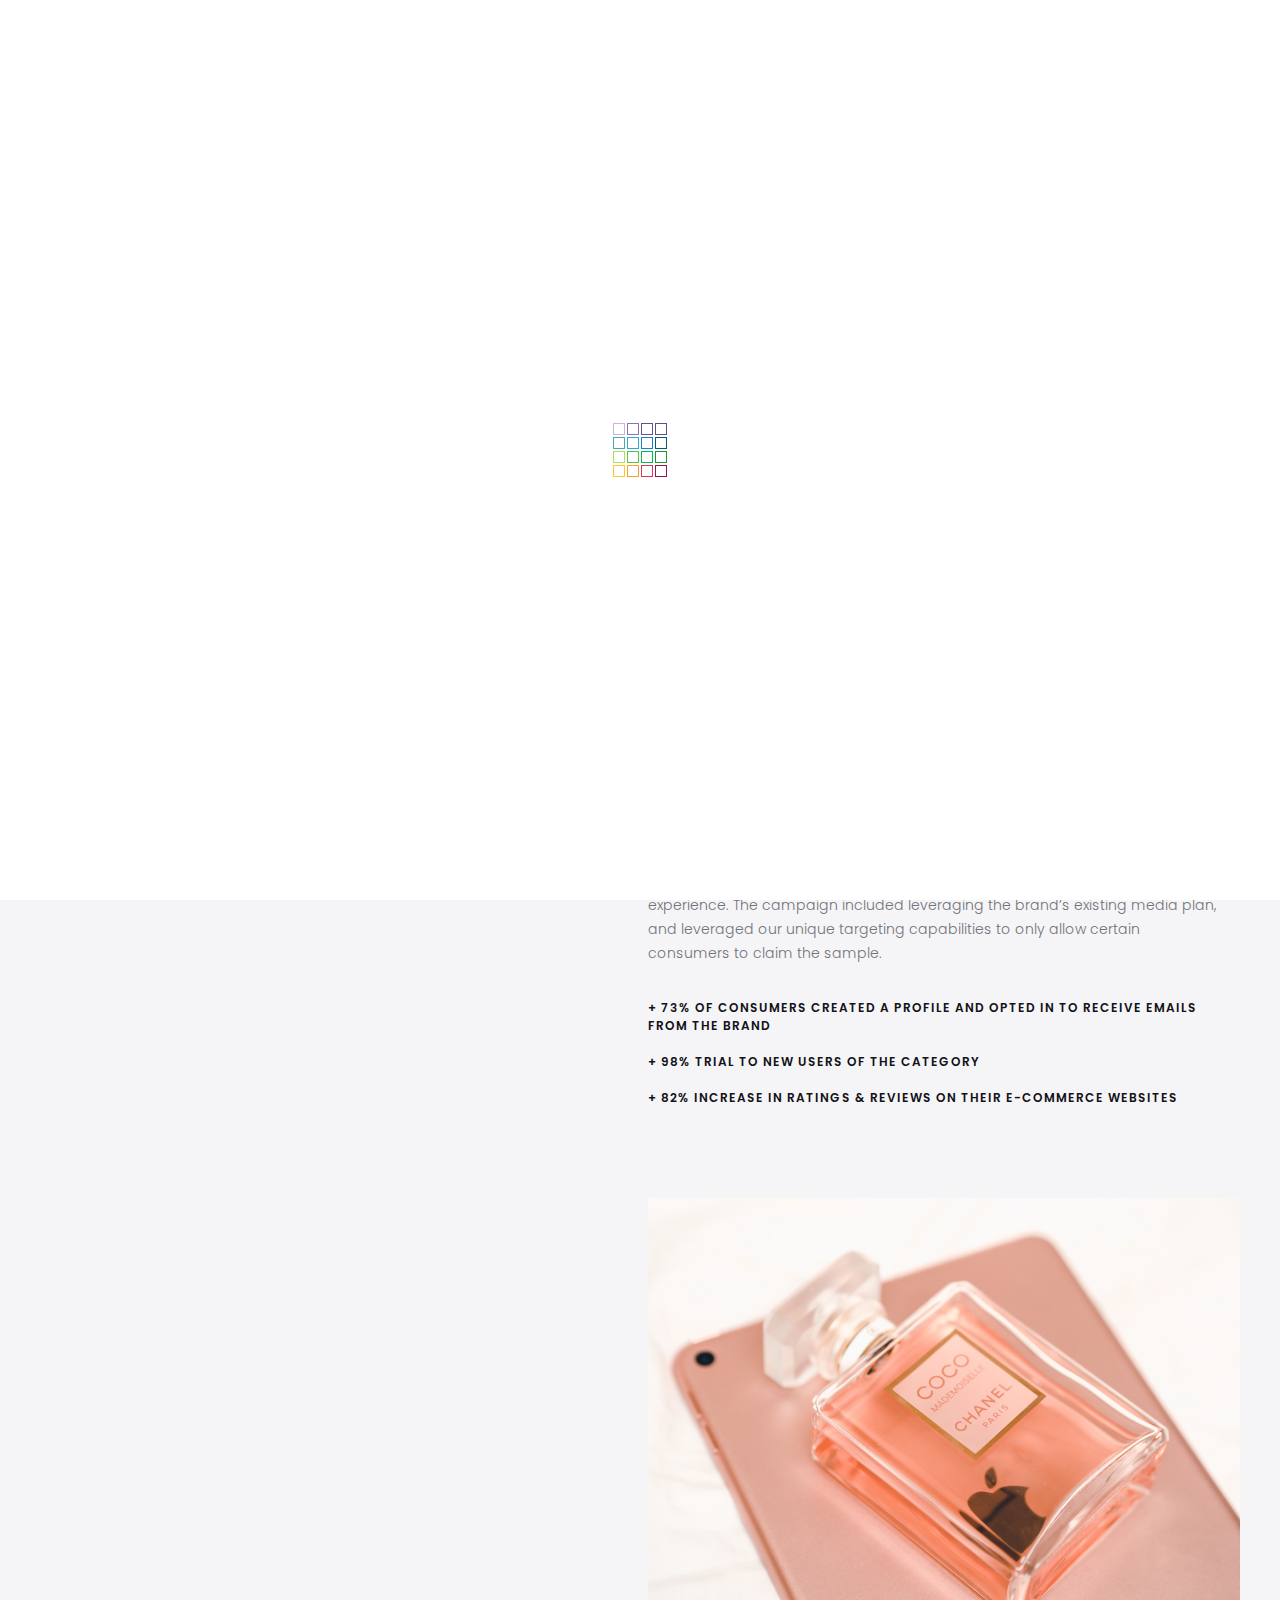
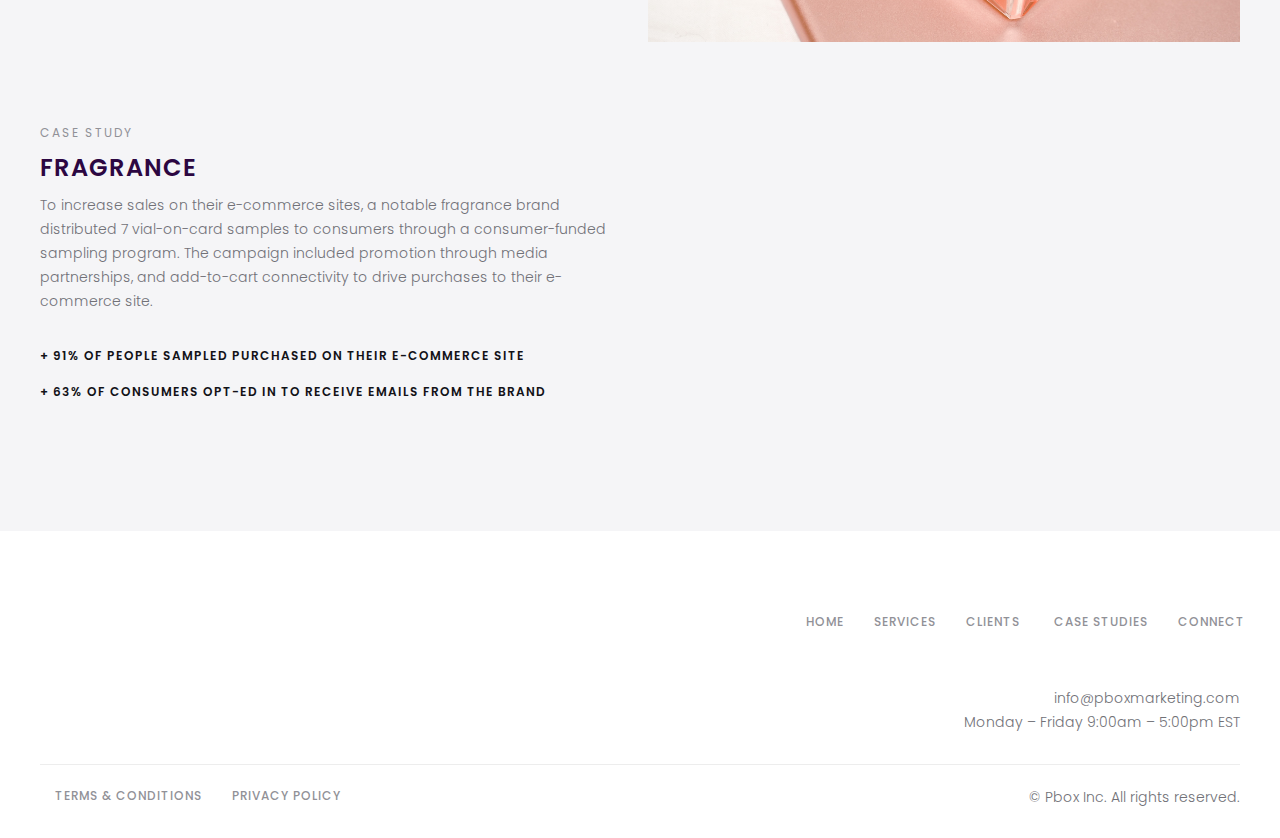
==== commit b55ff9bb: "Removed terms link" ====
--- a/Case Studies.html
+++ b/Case Studies.html
@@ -21,7 +21,7 @@
         content="https://uploads-ssl.webflow.com/6022a8be6f14f795d21087c6/603d2ad0bf9c21d1d7e2ff7f_tm-share-1200x630.png"
         property="twitter:image">
     <meta content="width=device-width, initial-scale=1" name="viewport">
-    <link href="./Case Studies_files/topbox-website-ac59be.webflow.351e0eba9.css" rel="stylesheet" type="text/css">
+    <link href="./styles.css" rel="stylesheet" type="text/css">
     <link href="https://fonts.googleapis.com/" rel="preconnect">
     <link href="https://fonts.gstatic.com/" rel="preconnect" crossorigin="anonymous">
     <script type="text/javascript" async="" src="./Case Studies_files/recaptcha__en.js.download" crossorigin="anonymous"
@@ -40,22 +40,44 @@
     <script src="./Case Studies_files/api.js.download" type="text/javascript"></script>
 </head>
 
-<body>
-    <div class="preloader" style="display: none; opacity: 0;"><img
-            src="./Case Studies_files/6022a8bec5315e8b1354c35a_bars.svg" width="38" alt="" class="preloader-icon"
-            style="opacity: 0;"></div>
-    <div class="full-page">
+<body onload="hidePreloader()">
+    <div class="loader-background">
+            <div class="mosaic-loader">
+                <div class="cell d-0"></div>
+                <div class="cell d-1"></div>
+                <div class="cell d-2"></div>
+                <div class="cell d-3"></div>
+            
+                <div class="cell d-1"></div>
+                <div class="cell d-2"></div>
+                <div class="cell d-3"></div>
+                <div class="cell d-4"></div>
+            
+                <div class="cell d-2"></div>
+                <div class="cell d-3"></div>
+                <div class="cell d-4"></div>
+                <div class="cell d-5"></div>
+            
+                <div class="cell d-3"></div>
+                <div class="cell d-4"></div>
+                <div class="cell d-5"></div>
+                <div class="cell d-6"></div>
+            </div>
+        </div>
+    <!-- <div class="preloader"><img
+        src="./Topbox Marketing_files/6022a8bec5315e8b1354c35a_bars.svg" width="38" alt="" class="preloader-icon"></div> -->
+        <div class="full-page">
         <div data-collapse="medium" data-animation="default" data-duration="400" data-easing="ease" data-easing2="ease"
             role="banner" class="navbar w-nav" style="will-change: width, height; height: 100px;">
             <div class="brand-logo-wrapper"><a href="index.html" class="brand w-nav-brand"
-                    aria-label="home"><img src="./Case Studies_files/6022af1d55216162403fe58a_topbox marketing logo.png"
+                    aria-label="home"><img src="./Topbox Marketing_files/pbox.png"
                         width="600"
-                        srcset="https://uploads-ssl.webflow.com/6022a8be6f14f795d21087c6/6022af1d55216162403fe58a_topbox%20marketing%20logo-p-500.png 500w, https://uploads-ssl.webflow.com/6022a8be6f14f795d21087c6/6022af1d55216162403fe58a_topbox%20marketing%20logo.png 591w"
                         sizes="(max-width: 479px) 70vw, 260px" alt="" class="brand-logo-v3"></a></div>
                 <nav role="navigation" class="nav-menu w-nav-menu"><a href="Clients.html"
                     aria-current="page" class="nav-link w-nav-link">Clients</a><a
-                    href="Services.html" class="nav-link w-nav-link">Services</a><a
-                    href="Leadership.html" class="nav-link w-nav-link">Leadership</a><a
+                    href="Services.html" class="nav-link w-nav-link">Services</a>
+                    <!-- <a href="Leadership.html" class="nav-link w-nav-link">Leadership</a> -->
+                    <a
                     href="Case Studies.html" class="nav-link w-nav-link w--current">Case
                     Studies</a><a href="Contact.html"
                     class="nav-link w-nav-link">Connect</a></nav>
@@ -105,7 +127,7 @@
                         brand<br><br>+ 98% trial to new users of the category<br><br>+ 82% increase in Ratings &amp;
                         Reviews on their e-commerce websites</h6>
                 </div>
-                <div class="w-container">
+                <!-- <div class="w-container">
                     <div class="job-title">case study</div>
                     <h3 class="heading-2">skincare<br></h3>
                     <p class="paragraph-6">To increase ratings &amp; reviews on their retailers’ website, a leading
@@ -113,13 +135,13 @@
                         acquisition of reviews on syndication networks and on social media.<br>‍<br></p>
                     <h6 class="heading-3">+ 100% achievement of targeted number of reviews<br>‍<br>+ 50% cost savings
                         after switching from another provider</h6>
-                </div><img src="./Case Studies_files/603533c1fda2867341a71abc_park-street-0_McYfdyEDA-unsplash (1).jpg"
+                </div> -->
+                <img src=""
                     loading="lazy" id="w-node-_8632c28e-9237-4502-14fb-0d99a80b5537-7e54c2d5" alt=""><img
                     src="./Case Studies_files/6035355b5d61cc2b553c21b9_laura-chouette-o5WWBF1OGD8-unsplash.jpg"
                     loading="lazy" id="w-node-da20f473-203e-41f1-6ba5-95519c60d45e-7e54c2d5"
                     sizes="(max-width: 479px) 92vw, (max-width: 767px) 90vw, (max-width: 991px) 92vw, (max-width: 4702px) 98vw, 4608px"
-                    alt=""
-                    srcset="https://uploads-ssl.webflow.com/6022a8be6f14f795d21087c6/6035355b5d61cc2b553c21b9_laura-chouette-o5WWBF1OGD8-unsplash-p-1080.jpeg 1080w, https://uploads-ssl.webflow.com/6022a8be6f14f795d21087c6/6035355b5d61cc2b553c21b9_laura-chouette-o5WWBF1OGD8-unsplash-p-1600.jpeg 1600w, https://uploads-ssl.webflow.com/6022a8be6f14f795d21087c6/6035355b5d61cc2b553c21b9_laura-chouette-o5WWBF1OGD8-unsplash-p-2000.jpeg 2000w, https://uploads-ssl.webflow.com/6022a8be6f14f795d21087c6/6035355b5d61cc2b553c21b9_laura-chouette-o5WWBF1OGD8-unsplash-p-2600.jpeg 2600w, https://uploads-ssl.webflow.com/6022a8be6f14f795d21087c6/6035355b5d61cc2b553c21b9_laura-chouette-o5WWBF1OGD8-unsplash-p-3200.jpeg 3200w, https://uploads-ssl.webflow.com/6022a8be6f14f795d21087c6/6035355b5d61cc2b553c21b9_laura-chouette-o5WWBF1OGD8-unsplash.jpg 4608w">
+                    alt="">
                 <div class="w-container">
                     <div class="job-title">case study</div>
                     <h3 class="heading-2">fragrance<br></h3>
@@ -141,15 +163,16 @@
                             <div class="footer-links"><a href="index.html"
                                     class="footer-link">home</a><a href="Services.html"
                                     class="footer-link">services</a><a href="Clients.html"
-                                    class="footer-link">clients</a><a href="Leadership.html"
-                                    class="footer-link">leadership</a><a
+                                    class="footer-link">clients</a>
+                                    <!-- <a href="Leadership.html" class="footer-link">leadership</a> -->
+                                    <a
                                     href="Case Studies.html" aria-current="page"
                                     class="footer-link w--current">Case studies</a><a
                                     href="Contact.html"
                                     class="footer-link w-hidden-medium w-hidden-small w-hidden-tiny">connect</a></div>
                             <div class="footer-infos">
                                 <p class="align-right"><br>
-                                    info@topboxmarketing.com<br>
+                                    info@pboxmarketing.com<br>
                                     Monday – Friday 9:00am – 5:00pm EST</p>
                             </div>
                         </div>
@@ -157,19 +180,32 @@
                     <div class="footer-line"></div>
                     <div class="w-row">
                         <div class="footer-column w-col w-col-6">
-                            <div class="footer-links"><a href="https://ca.topboxcollective.com/pages/terms"
+                            <div class="footer-links"><a href="#"
                                     class="footer-link">Terms &amp;&nbsp;Conditions</a><a
                                     href="index.htmlprivacy-policy" class="footer-link">Privacy
                                     Policy</a></div>
                         </div>
                         <div class="footer-column-second w-col w-col-6">
-                            <p class="paragraph-7">© Topbox Inc. All rights reserved.</p>
+                            <p class="paragraph-7">© Pbox Inc. All rights reserved.</p>
                         </div>
                     </div>
                 </div>
             </div>
         </footer>
     </div>
+    <script>
+        function hidePreloader() {
+            var delay = 1000; // 3 seconds
+
+            setTimeout(function() {
+                var preloaders = document.getElementsByClassName('loader-background');
+                for(var i = 0; i < preloaders.length; i++) {
+                    preloaders[i].style.opacity = '0';
+                    preloaders[i].style.pointerEvents = 'none'; // Add this line
+                }
+            }, delay);
+        }
+      </script>
     <script src="./Case Studies_files/jquery-3.5.1.min.dc5e7f18c8.js.download" type="text/javascript"
         integrity="sha256-9/aliU8dGd2tb6OSsuzixeV4y/faTqgFtohetphbbj0=" crossorigin="anonymous"></script>
     <script src="./Case Studies_files/webflow.2f8914a22.js.download" type="text/javascript"></script>
--- a/styles.css
+++ b/styles.css
@@ -0,0 +1,6093 @@
+
+
+@import url("https://fonts.googleapis.com/css2?family=Lato:wght@100;300;400&display=swap");
+body {
+  display: flex;
+  flex-direction: column;
+  align-items: center;
+  justify-content: center;
+  min-height: 100vh;
+  margin: 0;
+  font-family: "Lato";
+  font-weight: 300;
+  font-size: 12px;
+  background: #2b2b2b;
+}
+
+#special-page {
+  background-color: #000;
+}
+
+/* .loader-background {
+  position: fixed;
+  top: 0;
+  left: 0;
+  width: 100vw;
+  height: 100vh;
+  background-color: #fff;
+  display: flex;
+  justify-content: center;
+  align-items: center;
+  z-index: 9999;
+} */
+
+.loader-background {
+  position: fixed;
+  top: 0;
+  left: 0;
+  width: 100vw;
+  height: 100vh;
+  background-color: #fff;
+  display: flex;
+  justify-content: center;
+  align-items: center;
+  z-index: 9999;
+  transition: background;
+  opacity: 1; 
+  transition: opacity 2s ease-out; 
+  pointer-events: auto; /* Add this line */
+
+}
+
+.mosaic-loader {
+  --cell-size: 12px;
+  --cell-spacing: 1px;
+  --border-width: 1px;
+  --cells: 4;
+  --total-size: calc(var(--cells) * (var(--cell-size) + 2 * var(--cell-spacing)));
+  
+  display: flex;
+  flex-wrap: wrap;
+  width: var(--total-size);
+  height: var(--total-size);
+}
+
+
+/* .mosaic-loader {
+  --cell-size: 12px;
+  --cell-spacing: 1px;
+  --border-width: 1px;
+  --cells: 4;
+  --total-size: calc(var(--cells) * (var(--cell-size) + 2 * var(--cell-spacing)));
+  display: flex;
+  flex-wrap: wrap;
+  width: var(--total-size);
+  height: var(--total-size);
+
+  position: fixed;
+  top: 50%;
+  left: 50%;
+  transform: translate(-50%, -50%);
+  z-index: 9999;
+} */
+
+
+
+.mosaic-loader > .cell {
+  --cell-color: white;
+  flex: 0 0 var(--cell-size);
+  margin: var(--cell-spacing);
+  background-color: transparent;
+  box-sizing: border-box;
+  border: var(--border-width) solid var(--cell-color);
+  animation: 1.5s ripple ease infinite;
+}
+.mosaic-loader > .cell.d-1 {
+  animation-delay: 100ms;
+}
+.mosaic-loader > .cell.d-2 {
+  animation-delay: 200ms;
+}
+.mosaic-loader > .cell.d-3 {
+  animation-delay: 300ms;
+}
+.mosaic-loader > .cell.d-4 {
+  animation-delay: 400ms;
+}
+.mosaic-loader > .cell.d-5 {
+  animation-delay: 500ms;
+}
+.mosaic-loader > .cell.d-6 {
+  animation-delay: 600ms;
+}
+.mosaic-loader > .cell:nth-child(1) {
+  --cell-color: #d4aee0;
+}
+.mosaic-loader > .cell:nth-child(2) {
+  --cell-color: #8975b4;
+}
+.mosaic-loader > .cell:nth-child(3) {
+  --cell-color: #64518a;
+}
+.mosaic-loader > .cell:nth-child(4) {
+  --cell-color: #565190;
+}
+.mosaic-loader > .cell:nth-child(5) {
+  --cell-color: #44abac;
+}
+.mosaic-loader > .cell:nth-child(6) {
+  --cell-color: #2ca7d8;
+}
+.mosaic-loader > .cell:nth-child(7) {
+  --cell-color: #1482ce;
+}
+.mosaic-loader > .cell:nth-child(8) {
+  --cell-color: #05597c;
+}
+.mosaic-loader > .cell:nth-child(9) {
+  --cell-color: #b2dd57;
+}
+.mosaic-loader > .cell:nth-child(10) {
+  --cell-color: #57c443;
+}
+.mosaic-loader > .cell:nth-child(11) {
+  --cell-color: #05b853;
+}
+.mosaic-loader > .cell:nth-child(12) {
+  --cell-color: #19962e;
+}
+.mosaic-loader > .cell:nth-child(13) {
+  --cell-color: #fdc82e;
+}
+.mosaic-loader > .cell:nth-child(14) {
+  --cell-color: #fd9c2e;
+}
+.mosaic-loader > .cell:nth-child(15) {
+  --cell-color: #d5385a;
+}
+.mosaic-loader > .cell:nth-child(16) {
+  --cell-color: #911750;
+}
+
+@keyframes ripple {
+  0% {
+    background-color: transparent;
+  }
+  30% {
+    background-color: var(--cell-color);
+  }
+  60% {
+    background-color: transparent;
+  }
+  100% {
+    background-color: transparent;
+  }
+}
+
+/*# sourceMappingURL=loader.css.map */
+
+html {
+  -ms-text-size-adjust: 100%;
+  -webkit-text-size-adjust: 100%;
+  font-family: sans-serif;
+}
+
+body {
+  margin: 0;
+}
+
+article, aside, details, figcaption, figure, footer, header, hgroup, main, menu, nav, section, summary {
+  display: block;
+}
+
+audio, canvas, progress, video {
+  vertical-align: baseline;
+  display: inline-block;
+}
+
+audio:not([controls]) {
+  height: 0;
+  display: none;
+}
+
+[hidden], template {
+  display: none;
+}
+
+a {
+  background-color: rgba(0, 0, 0, 0);
+}
+
+a:active, a:hover {
+  outline: 0;
+}
+
+abbr[title] {
+  border-bottom: 1px dotted;
+}
+
+b, strong {
+  font-weight: bold;
+}
+
+dfn {
+  font-style: italic;
+}
+
+h1 {
+  margin: .67em 0;
+  font-size: 2em;
+}
+
+mark {
+  color: #000;
+  background: #ff0;
+}
+
+small {
+  font-size: 80%;
+}
+
+sub, sup {
+  vertical-align: baseline;
+  font-size: 75%;
+  line-height: 0;
+  position: relative;
+}
+
+sup {
+  top: -.5em;
+}
+
+sub {
+  bottom: -.25em;
+}
+
+img {
+  border: 0;
+}
+
+svg:not(:root) {
+  overflow: hidden;
+}
+
+figure {
+  margin: 1em 40px;
+}
+
+hr {
+  box-sizing: content-box;
+  height: 0;
+}
+
+pre {
+  overflow: auto;
+}
+
+code, kbd, pre, samp {
+  font-family: monospace;
+  font-size: 1em;
+}
+
+button, input, optgroup, select, textarea {
+  color: inherit;
+  font: inherit;
+  margin: 0;
+  
+}
+
+button {
+  overflow: visible;
+}
+
+button, select {
+  text-transform: none;
+}
+
+button, html input[type="button"], input[type="reset"] {
+  -webkit-appearance: button;
+  cursor: pointer;
+}
+
+button[disabled], html input[disabled] {
+  cursor: default;
+}
+
+button::-moz-focus-inner, input::-moz-focus-inner {
+  border: 0;
+  padding: 0;
+}
+
+input {
+  line-height: normal;
+}
+
+input[type="checkbox"], input[type="radio"] {
+  box-sizing: border-box;
+  padding: 0;
+}
+
+input[type="number"]::-webkit-inner-spin-button, input[type="number"]::-webkit-outer-spin-button {
+  height: auto;
+}
+
+input[type="search"] {
+  -webkit-appearance: none;
+}
+
+input[type="search"]::-webkit-search-cancel-button, input[type="search"]::-webkit-search-decoration {
+  -webkit-appearance: none;
+}
+
+fieldset {
+  border: 1px solid silver;
+  margin: 0 2px;
+  padding: .35em .625em .75em;
+}
+
+legend {
+  border: 0;
+  padding: 0;
+}
+
+textarea {
+  overflow: auto;
+}
+
+optgroup {
+  font-weight: bold;
+}
+
+table {
+  border-collapse: collapse;
+  border-spacing: 0;
+}
+
+td, th {
+  padding: 0;
+}
+
+@font-face {
+  font-family: webflow-icons;
+  src: url("[data-uri]") format("truetype");
+  font-weight: normal;
+  font-style: normal;
+}
+
+[class^="w-icon-"], [class*=" w-icon-"] {
+  speak: none;
+  font-variant: normal;
+  text-transform: none;
+  -webkit-font-smoothing: antialiased;
+  -moz-osx-font-smoothing: grayscale;
+  font-style: normal;
+  font-weight: normal;
+  line-height: 1;
+  font-family: webflow-icons !important;
+}
+
+.w-icon-slider-right:before {
+  content: "";
+}
+
+.w-icon-slider-left:before {
+  content: "";
+}
+
+.w-icon-nav-menu:before {
+  content: "";
+}
+
+.w-icon-arrow-down:before, .w-icon-dropdown-toggle:before {
+  content: "";
+}
+
+.w-icon-file-upload-remove:before {
+  content: "";
+}
+
+.w-icon-file-upload-icon:before {
+  content: "";
+}
+
+* {
+  box-sizing: border-box;
+}
+
+html {
+  height: 100%;
+}
+
+body {
+  min-height: 100%;
+  color: #333;
+  background-color: #fff;
+  margin: 0;
+  font-family: Arial, sans-serif;
+  font-size: 14px;
+  line-height: 20px;
+}
+
+img {
+  max-width: 100%;
+  vertical-align: middle;
+  display: inline-block;
+}
+
+html.w-mod-touch * {
+  background-attachment: scroll !important;
+}
+
+.w-block {
+  display: block;
+}
+
+.w-inline-block {
+  max-width: 100%;
+  display: inline-block;
+}
+
+.w-clearfix:before, .w-clearfix:after {
+  content: " ";
+  grid-area: 1 / 1 / 2 / 2;
+  display: table;
+}
+
+.w-clearfix:after {
+  clear: both;
+}
+
+.w-hidden {
+  display: none;
+}
+
+.w-button {
+  color: #fff;
+  line-height: inherit;
+  cursor: pointer;
+  background-color: #3898ec;
+  border: 0;
+  border-radius: 0;
+  padding: 9px 15px;
+  text-decoration: none;
+  display: inline-block;
+}
+
+input.w-button {
+  -webkit-appearance: button;
+}
+
+html[data-w-dynpage] [data-w-cloak] {
+  color: rgba(0, 0, 0, 0) !important;
+}
+
+.w-webflow-badge, .w-webflow-badge * {
+  z-index: auto;
+  visibility: visible;
+  box-sizing: border-box;
+  width: auto;
+  height: auto;
+  max-height: none;
+  max-width: none;
+  min-height: 0;
+  min-width: 0;
+  float: none;
+  clear: none;
+  box-shadow: none;
+  opacity: 1;
+  direction: ltr;
+  font-family: inherit;
+  font-weight: inherit;
+  color: inherit;
+  font-size: inherit;
+  line-height: inherit;
+  font-style: inherit;
+  font-variant: inherit;
+  text-align: inherit;
+  letter-spacing: inherit;
+  -webkit-text-decoration: inherit;
+  text-decoration: inherit;
+  text-indent: 0;
+  text-transform: inherit;
+  text-shadow: none;
+  font-smoothing: auto;
+  vertical-align: baseline;
+  cursor: inherit;
+  white-space: inherit;
+  word-break: normal;
+  word-spacing: normal;
+  word-wrap: normal;
+  background: none;
+  border: 0 rgba(0, 0, 0, 0);
+  border-radius: 0;
+  margin: 0;
+  padding: 0;
+  list-style-type: disc;
+  transition: none;
+  display: block;
+  position: static;
+  top: auto;
+  bottom: auto;
+  left: auto;
+  right: auto;
+  overflow: visible;
+  transform: none;
+}
+
+.w-webflow-badge {
+  white-space: nowrap;
+  cursor: pointer;
+  box-shadow: 0 0 0 1px rgba(0, 0, 0, .1), 0 1px 3px rgba(0, 0, 0, .1);
+  visibility: visible !important;
+  z-index: 2147483647 !important;
+  color: #aaadb0 !important;
+  opacity: 1 !important;
+  width: auto !important;
+  height: auto !important;
+  background-color: #fff !important;
+  border-radius: 3px !important;
+  margin: 0 !important;
+  padding: 6px 8px 6px 6px !important;
+  font-size: 12px !important;
+  line-height: 14px !important;
+  text-decoration: none !important;
+  display: inline-block !important;
+  position: fixed !important;
+  top: auto !important;
+  bottom: 12px !important;
+  left: auto !important;
+  right: 12px !important;
+  overflow: visible !important;
+  transform: none !important;
+}
+
+.w-webflow-badge > img {
+  visibility: visible !important;
+  opacity: 1 !important;
+  vertical-align: middle !important;
+  display: inline-block !important;
+}
+
+h1, h2, h3, h4, h5, h6 {
+  margin-bottom: 10px;
+  font-weight: bold;
+}
+
+h1 {
+  margin-top: 20px;
+  font-size: 38px;
+  line-height: 44px;
+}
+
+h2 {
+  margin-top: 20px;
+  font-size: 32px;
+  line-height: 36px;
+}
+
+h3 {
+  margin-top: 20px;
+  font-size: 24px;
+  line-height: 30px;
+}
+
+h4 {
+  margin-top: 10px;
+  font-size: 18px;
+  line-height: 24px;
+}
+
+h5 {
+  margin-top: 10px;
+  font-size: 14px;
+  line-height: 20px;
+}
+
+h6 {
+  margin-top: 10px;
+  font-size: 12px;
+  line-height: 18px;
+}
+
+p {
+  margin-top: 0;
+  margin-bottom: 10px;
+}
+
+blockquote {
+  border-left: 5px solid #e2e2e2;
+  margin: 0 0 10px;
+  padding: 10px 20px;
+  font-size: 18px;
+  line-height: 22px;
+}
+
+figure {
+  margin: 0 0 10px;
+}
+
+figcaption {
+  text-align: center;
+  margin-top: 5px;
+}
+
+ul, ol {
+  margin-top: 0;
+  margin-bottom: 10px;
+  padding-left: 40px;
+}
+
+.w-list-unstyled {
+  padding-left: 0;
+  list-style: none;
+}
+
+.w-embed:before, .w-embed:after {
+  content: " ";
+  grid-area: 1 / 1 / 2 / 2;
+  display: table;
+}
+
+.w-embed:after {
+  clear: both;
+}
+
+.w-video {
+  width: 100%;
+  padding: 0;
+  position: relative;
+}
+
+.w-video iframe, .w-video object, .w-video embed {
+  width: 100%;
+  height: 100%;
+  border: none;
+  position: absolute;
+  top: 0;
+  left: 0;
+}
+
+fieldset {
+  border: 0;
+  margin: 0;
+  padding: 0;
+}
+
+button, [type="button"], [type="reset"] {
+  cursor: pointer;
+  -webkit-appearance: button;
+  border: 0;
+}
+
+.w-form {
+  margin: 0 0 15px;
+}
+
+.w-form-done {
+  text-align: center;
+  background-color: #ddd;
+  padding: 20px;
+  display: none;
+}
+
+.w-form-fail {
+  background-color: #ffdede;
+  margin-top: 10px;
+  padding: 10px;
+  display: none;
+}
+
+label {
+  margin-bottom: 5px;
+  font-weight: bold;
+  display: block;
+}
+
+.w-input, .w-select {
+  width: 100%;
+  height: 38px;
+  color: #333;
+  vertical-align: middle;
+  background-color: #fff;
+  border: 1px solid #ccc;
+  margin-bottom: 10px;
+  padding: 8px 12px;
+  font-size: 14px;
+  line-height: 1.42857;
+  display: block;
+}
+
+.w-input:-moz-placeholder, .w-select:-moz-placeholder {
+  color: #999;
+}
+
+.w-input::-moz-placeholder, .w-select::-moz-placeholder {
+  color: #999;
+  opacity: 1;
+}
+
+.w-input::-webkit-input-placeholder, .w-select::-webkit-input-placeholder {
+  color: #999;
+}
+
+.w-input:focus, .w-select:focus {
+  border-color: #3898ec;
+  outline: 0;
+}
+
+.w-input[disabled], .w-select[disabled], .w-input[readonly], .w-select[readonly], fieldset[disabled] .w-input, fieldset[disabled] .w-select {
+  cursor: not-allowed;
+}
+
+.w-input[disabled]:not(.w-input-disabled), .w-select[disabled]:not(.w-input-disabled), .w-input[readonly], .w-select[readonly], fieldset[disabled]:not(.w-input-disabled) .w-input, fieldset[disabled]:not(.w-input-disabled) .w-select {
+  background-color: #eee;
+}
+
+textarea.w-input, textarea.w-select {
+  height: auto;
+}
+
+.w-select {
+  background-color: #f3f3f3;
+}
+
+.w-select[multiple] {
+  height: auto;
+}
+
+.w-form-label {
+  cursor: pointer;
+  margin-bottom: 0;
+  font-weight: normal;
+  display: inline-block;
+}
+
+.w-radio {
+  margin-bottom: 5px;
+  padding-left: 20px;
+  display: block;
+}
+
+.w-radio:before, .w-radio:after {
+  content: " ";
+  grid-area: 1 / 1 / 2 / 2;
+  display: table;
+}
+
+.w-radio:after {
+  clear: both;
+}
+
+.w-radio-input {
+  float: left;
+  margin: 3px 0 0 -20px;
+  line-height: normal;
+}
+
+.w-file-upload {
+  margin-bottom: 10px;
+  display: block;
+}
+
+.w-file-upload-input {
+  width: .1px;
+  height: .1px;
+  opacity: 0;
+  z-index: -100;
+  position: absolute;
+  overflow: hidden;
+}
+
+.w-file-upload-default, .w-file-upload-uploading, .w-file-upload-success {
+  color: #333;
+  display: inline-block;
+}
+
+.w-file-upload-error {
+  margin-top: 10px;
+  display: block;
+}
+
+.w-file-upload-default.w-hidden, .w-file-upload-uploading.w-hidden, .w-file-upload-error.w-hidden, .w-file-upload-success.w-hidden {
+  display: none;
+}
+
+.w-file-upload-uploading-btn {
+  cursor: pointer;
+  background-color: #fafafa;
+  border: 1px solid #ccc;
+  margin: 0;
+  padding: 8px 12px;
+  font-size: 14px;
+  font-weight: normal;
+  display: flex;
+}
+
+.w-file-upload-file {
+  background-color: #fafafa;
+  border: 1px solid #ccc;
+  flex-grow: 1;
+  justify-content: space-between;
+  margin: 0;
+  padding: 8px 9px 8px 11px;
+  display: flex;
+}
+
+.w-file-upload-file-name {
+  font-size: 14px;
+  font-weight: normal;
+  display: block;
+}
+
+.w-file-remove-link {
+  width: auto;
+  height: auto;
+  cursor: pointer;
+  margin-top: 3px;
+  margin-left: 10px;
+  padding: 3px;
+  display: block;
+}
+
+.w-icon-file-upload-remove {
+  margin: auto;
+  font-size: 10px;
+}
+
+.w-file-upload-error-msg {
+  color: #ea384c;
+  padding: 2px 0;
+  display: inline-block;
+}
+
+.w-file-upload-info {
+  padding: 0 12px;
+  line-height: 38px;
+  display: inline-block;
+}
+
+.w-file-upload-label {
+  cursor: pointer;
+  background-color: #fafafa;
+  border: 1px solid #ccc;
+  margin: 0;
+  padding: 8px 12px;
+  font-size: 14px;
+  font-weight: normal;
+  display: inline-block;
+}
+
+.w-icon-file-upload-icon, .w-icon-file-upload-uploading {
+  width: 20px;
+  margin-right: 8px;
+  display: inline-block;
+}
+
+.w-icon-file-upload-uploading {
+  height: 20px;
+}
+
+.w-container {
+  max-width: 940px;
+  margin-left: auto;
+  margin-right: auto;
+}
+
+.w-container:before, .w-container:after {
+  content: " ";
+  grid-area: 1 / 1 / 2 / 2;
+  display: table;
+}
+
+.w-container:after {
+  clear: both;
+}
+
+.w-container .w-row {
+  margin-left: -10px;
+  margin-right: -10px;
+}
+
+.w-row:before, .w-row:after {
+  content: " ";
+  grid-area: 1 / 1 / 2 / 2;
+  display: table;
+}
+
+.w-row:after {
+  clear: both;
+}
+
+.w-row .w-row {
+  margin-left: 0;
+  margin-right: 0;
+}
+
+.w-col {
+  float: left;
+  width: 100%;
+  min-height: 1px;
+  padding-left: 10px;
+  padding-right: 10px;
+  position: relative;
+}
+
+.w-col .w-col {
+  padding-left: 0;
+  padding-right: 0;
+}
+
+.w-col-1 {
+  width: 8.33333%;
+}
+
+.w-col-2 {
+  width: 16.6667%;
+}
+
+.w-col-3 {
+  width: 25%;
+}
+
+.w-col-4 {
+  width: 33.3333%;
+}
+
+.w-col-5 {
+  width: 41.6667%;
+}
+
+.w-col-6 {
+  width: 50%;
+}
+
+.w-col-7 {
+  width: 58.3333%;
+}
+
+.w-col-8 {
+  width: 66.6667%;
+}
+
+.w-col-9 {
+  width: 75%;
+}
+
+.w-col-10 {
+  width: 83.3333%;
+}
+
+.w-col-11 {
+  width: 91.6667%;
+}
+
+.w-col-12 {
+  width: 100%;
+}
+
+.w-hidden-main {
+  display: none !important;
+}
+
+@media screen and (max-width: 991px) {
+  .w-container {
+    max-width: 728px;
+  }
+
+  .w-hidden-main {
+    display: inherit !important;
+  }
+
+  .w-hidden-medium {
+    display: none !important;
+  }
+
+  .w-col-medium-1 {
+    width: 8.33333%;
+  }
+
+  .w-col-medium-2 {
+    width: 16.6667%;
+  }
+
+  .w-col-medium-3 {
+    width: 25%;
+  }
+
+  .w-col-medium-4 {
+    width: 33.3333%;
+  }
+
+  .w-col-medium-5 {
+    width: 41.6667%;
+  }
+
+  .w-col-medium-6 {
+    width: 50%;
+  }
+
+  .w-col-medium-7 {
+    width: 58.3333%;
+  }
+
+  .w-col-medium-8 {
+    width: 66.6667%;
+  }
+
+  .w-col-medium-9 {
+    width: 75%;
+  }
+
+  .w-col-medium-10 {
+    width: 83.3333%;
+  }
+
+  .w-col-medium-11 {
+    width: 91.6667%;
+  }
+
+  .w-col-medium-12 {
+    width: 100%;
+  }
+
+  .w-col-stack {
+    width: 100%;
+    left: auto;
+    right: auto;
+  }
+}
+
+@media screen and (max-width: 767px) {
+  .w-hidden-main, .w-hidden-medium {
+    display: inherit !important;
+  }
+
+  .w-hidden-small {
+    display: none !important;
+  }
+
+  .w-row, .w-container .w-row {
+    margin-left: 0;
+    margin-right: 0;
+  }
+
+  .w-col {
+    width: 100%;
+    left: auto;
+    right: auto;
+  }
+
+  .w-col-small-1 {
+    width: 8.33333%;
+  }
+
+  .w-col-small-2 {
+    width: 16.6667%;
+  }
+
+  .w-col-small-3 {
+    width: 25%;
+  }
+
+  .w-col-small-4 {
+    width: 33.3333%;
+  }
+
+  .w-col-small-5 {
+    width: 41.6667%;
+  }
+
+  .w-col-small-6 {
+    width: 50%;
+  }
+
+  .w-col-small-7 {
+    width: 58.3333%;
+  }
+
+  .w-col-small-8 {
+    width: 66.6667%;
+  }
+
+  .w-col-small-9 {
+    width: 75%;
+  }
+
+  .w-col-small-10 {
+    width: 83.3333%;
+  }
+
+  .w-col-small-11 {
+    width: 91.6667%;
+  }
+
+  .w-col-small-12 {
+    width: 100%;
+  }
+}
+
+@media screen and (max-width: 479px) {
+  .w-container {
+    max-width: none;
+  }
+
+  .w-hidden-main, .w-hidden-medium, .w-hidden-small {
+    display: inherit !important;
+  }
+
+  .w-hidden-tiny {
+    display: none !important;
+  }
+
+  .w-col {
+    width: 100%;
+  }
+
+  .w-col-tiny-1 {
+    width: 8.33333%;
+  }
+
+  .w-col-tiny-2 {
+    width: 16.6667%;
+  }
+
+  .w-col-tiny-3 {
+    width: 25%;
+  }
+
+  .w-col-tiny-4 {
+    width: 33.3333%;
+  }
+
+  .w-col-tiny-5 {
+    width: 41.6667%;
+  }
+
+  .w-col-tiny-6 {
+    width: 50%;
+  }
+
+  .w-col-tiny-7 {
+    width: 58.3333%;
+  }
+
+  .w-col-tiny-8 {
+    width: 66.6667%;
+  }
+
+  .w-col-tiny-9 {
+    width: 75%;
+  }
+
+  .w-col-tiny-10 {
+    width: 83.3333%;
+  }
+
+  .w-col-tiny-11 {
+    width: 91.6667%;
+  }
+
+  .w-col-tiny-12 {
+    width: 100%;
+  }
+}
+
+.w-widget {
+  position: relative;
+}
+
+.w-widget-map {
+  width: 100%;
+  height: 400px;
+}
+
+.w-widget-map label {
+  width: auto;
+  display: inline;
+}
+
+.w-widget-map img {
+  max-width: inherit;
+}
+
+.w-widget-map .gm-style-iw {
+  text-align: center;
+}
+
+.w-widget-map .gm-style-iw > button {
+  display: none !important;
+}
+
+.w-widget-twitter {
+  overflow: hidden;
+}
+
+.w-widget-twitter-count-shim {
+  vertical-align: top;
+  width: 28px;
+  height: 20px;
+  text-align: center;
+  background: #fff;
+  border: 1px solid #758696;
+  border-radius: 3px;
+  display: inline-block;
+  position: relative;
+}
+
+.w-widget-twitter-count-shim * {
+  pointer-events: none;
+  -webkit-user-select: none;
+  -ms-user-select: none;
+  user-select: none;
+}
+
+.w-widget-twitter-count-shim .w-widget-twitter-count-inner {
+  text-align: center;
+  color: #999;
+  font-family: serif;
+  font-size: 15px;
+  line-height: 12px;
+  position: relative;
+}
+
+.w-widget-twitter-count-shim .w-widget-twitter-count-clear {
+  display: block;
+  position: relative;
+}
+
+.w-widget-twitter-count-shim.w--large {
+  width: 36px;
+  height: 28px;
+}
+
+.w-widget-twitter-count-shim.w--large .w-widget-twitter-count-inner {
+  font-size: 18px;
+  line-height: 18px;
+}
+
+.w-widget-twitter-count-shim:not(.w--vertical) {
+  margin-left: 5px;
+  margin-right: 8px;
+}
+
+.w-widget-twitter-count-shim:not(.w--vertical).w--large {
+  margin-left: 6px;
+}
+
+.w-widget-twitter-count-shim:not(.w--vertical):before, .w-widget-twitter-count-shim:not(.w--vertical):after {
+  content: " ";
+  height: 0;
+  width: 0;
+  pointer-events: none;
+  border: solid rgba(0, 0, 0, 0);
+  position: absolute;
+  top: 50%;
+  left: 0;
+}
+
+.w-widget-twitter-count-shim:not(.w--vertical):before {
+  border-width: 4px;
+  border-color: rgba(117, 134, 150, 0) #5d6c7b rgba(117, 134, 150, 0) rgba(117, 134, 150, 0);
+  margin-top: -4px;
+  margin-left: -9px;
+}
+
+.w-widget-twitter-count-shim:not(.w--vertical).w--large:before {
+  border-width: 5px;
+  margin-top: -5px;
+  margin-left: -10px;
+}
+
+.w-widget-twitter-count-shim:not(.w--vertical):after {
+  border-width: 4px;
+  border-color: rgba(255, 255, 255, 0) #fff rgba(255, 255, 255, 0) rgba(255, 255, 255, 0);
+  margin-top: -4px;
+  margin-left: -8px;
+}
+
+.w-widget-twitter-count-shim:not(.w--vertical).w--large:after {
+  border-width: 5px;
+  margin-top: -5px;
+  margin-left: -9px;
+}
+
+.w-widget-twitter-count-shim.w--vertical {
+  width: 61px;
+  height: 33px;
+  margin-bottom: 8px;
+}
+
+.w-widget-twitter-count-shim.w--vertical:before, .w-widget-twitter-count-shim.w--vertical:after {
+  content: " ";
+  height: 0;
+  width: 0;
+  pointer-events: none;
+  border: solid rgba(0, 0, 0, 0);
+  position: absolute;
+  top: 100%;
+  left: 50%;
+}
+
+.w-widget-twitter-count-shim.w--vertical:before {
+  border-width: 5px;
+  border-color: #5d6c7b rgba(117, 134, 150, 0) rgba(117, 134, 150, 0);
+  margin-left: -5px;
+}
+
+.w-widget-twitter-count-shim.w--vertical:after {
+  border-width: 4px;
+  border-color: #fff rgba(255, 255, 255, 0) rgba(255, 255, 255, 0);
+  margin-left: -4px;
+}
+
+.w-widget-twitter-count-shim.w--vertical .w-widget-twitter-count-inner {
+  font-size: 18px;
+  line-height: 22px;
+}
+
+.w-widget-twitter-count-shim.w--vertical.w--large {
+  width: 76px;
+}
+
+.w-background-video {
+  height: 500px;
+  color: #fff;
+  position: relative;
+  overflow: hidden;
+}
+
+.w-background-video > video {
+  width: 100%;
+  height: 100%;
+  object-fit: cover;
+  z-index: -100;
+  background-position: 50%;
+  background-size: cover;
+  margin: auto;
+  position: absolute;
+  top: -100%;
+  bottom: -100%;
+  left: -100%;
+  right: -100%;
+}
+
+.w-background-video > video::-webkit-media-controls-start-playback-button {
+  -webkit-appearance: none;
+  display: none !important;
+}
+
+.w-background-video--control {
+  background-color: rgba(0, 0, 0, 0);
+  padding: 0;
+  position: absolute;
+  bottom: 1em;
+  right: 1em;
+}
+
+.w-background-video--control > [hidden] {
+  display: none !important;
+}
+
+.w-slider {
+  height: 300px;
+  text-align: center;
+  clear: both;
+  -webkit-tap-highlight-color: rgba(0, 0, 0, 0);
+  tap-highlight-color: rgba(0, 0, 0, 0);
+  background: #ddd;
+  position: relative;
+}
+
+.w-slider-mask {
+  z-index: 1;
+  height: 100%;
+  white-space: nowrap;
+  display: block;
+  position: relative;
+  left: 0;
+  right: 0;
+  overflow: hidden;
+}
+
+.w-slide {
+  vertical-align: top;
+  width: 100%;
+  height: 100%;
+  white-space: normal;
+  text-align: left;
+  display: inline-block;
+  position: relative;
+}
+
+.w-slider-nav {
+  z-index: 2;
+  height: 40px;
+  text-align: center;
+  -webkit-tap-highlight-color: rgba(0, 0, 0, 0);
+  tap-highlight-color: rgba(0, 0, 0, 0);
+  margin: auto;
+  padding-top: 10px;
+  position: absolute;
+  top: auto;
+  bottom: 0;
+  left: 0;
+  right: 0;
+}
+
+.w-slider-nav.w-round > div {
+  border-radius: 100%;
+}
+
+.w-slider-nav.w-num > div {
+  width: auto;
+  height: auto;
+  font-size: inherit;
+  line-height: inherit;
+  padding: .2em .5em;
+}
+
+.w-slider-nav.w-shadow > div {
+  box-shadow: 0 0 3px rgba(51, 51, 51, .4);
+}
+
+.w-slider-nav-invert {
+  color: #fff;
+}
+
+.w-slider-nav-invert > div {
+  background-color: rgba(34, 34, 34, .4);
+}
+
+.w-slider-nav-invert > div.w-active {
+  background-color: #222;
+}
+
+.w-slider-dot {
+  width: 1em;
+  height: 1em;
+  cursor: pointer;
+  background-color: rgba(255, 255, 255, .4);
+  margin: 0 3px .5em;
+  transition: background-color .1s, color .1s;
+  display: inline-block;
+  position: relative;
+}
+
+.w-slider-dot.w-active {
+  background-color: #fff;
+}
+
+.w-slider-dot:focus {
+  outline: none;
+  box-shadow: 0 0 0 2px #fff;
+}
+
+.w-slider-dot:focus.w-active {
+  box-shadow: none;
+}
+
+.w-slider-arrow-left, .w-slider-arrow-right {
+  width: 80px;
+  cursor: pointer;
+  color: #fff;
+  -webkit-tap-highlight-color: rgba(0, 0, 0, 0);
+  tap-highlight-color: rgba(0, 0, 0, 0);
+  -webkit-user-select: none;
+  -ms-user-select: none;
+  user-select: none;
+  margin: auto;
+  font-size: 40px;
+  position: absolute;
+  top: 0;
+  bottom: 0;
+  left: 0;
+  right: 0;
+  overflow: hidden;
+}
+
+.w-slider-arrow-left [class^="w-icon-"], .w-slider-arrow-right [class^="w-icon-"], .w-slider-arrow-left [class*=" w-icon-"], .w-slider-arrow-right [class*=" w-icon-"] {
+  position: absolute;
+}
+
+.w-slider-arrow-left:focus, .w-slider-arrow-right:focus {
+  outline: 0;
+}
+
+.w-slider-arrow-left {
+  z-index: 3;
+  right: auto;
+}
+
+.w-slider-arrow-right {
+  z-index: 4;
+  left: auto;
+}
+
+.w-icon-slider-left, .w-icon-slider-right {
+  width: 1em;
+  height: 1em;
+  margin: auto;
+  top: 0;
+  bottom: 0;
+  left: 0;
+  right: 0;
+}
+
+.w-slider-aria-label {
+  clip: rect(0 0 0 0);
+  height: 1px;
+  width: 1px;
+  border: 0;
+  margin: -1px;
+  padding: 0;
+  position: absolute;
+  overflow: hidden;
+}
+
+.w-slider-force-show {
+  display: block !important;
+}
+
+.w-dropdown {
+  text-align: left;
+  z-index: 900;
+  margin-left: auto;
+  margin-right: auto;
+  display: inline-block;
+  position: relative;
+}
+
+.w-dropdown-btn, .w-dropdown-toggle, .w-dropdown-link {
+  vertical-align: top;
+  color: #222;
+  text-align: left;
+  white-space: nowrap;
+  margin-left: auto;
+  margin-right: auto;
+  padding: 20px;
+  text-decoration: none;
+  position: relative;
+}
+
+.w-dropdown-toggle {
+  -webkit-user-select: none;
+  -ms-user-select: none;
+  user-select: none;
+  cursor: pointer;
+  padding-right: 40px;
+  display: inline-block;
+}
+
+.w-dropdown-toggle:focus {
+  outline: 0;
+}
+
+.w-icon-dropdown-toggle {
+  width: 1em;
+  height: 1em;
+  margin: auto 20px auto auto;
+  position: absolute;
+  top: 0;
+  bottom: 0;
+  right: 0;
+}
+
+.w-dropdown-list {
+  min-width: 100%;
+  background: #ddd;
+  display: none;
+  position: absolute;
+}
+
+.w-dropdown-list.w--open {
+  display: block;
+}
+
+.w-dropdown-link {
+  color: #222;
+  padding: 10px 20px;
+  display: block;
+}
+
+.w-dropdown-link.w--current {
+  color: #0082f3;
+}
+
+.w-dropdown-link:focus {
+  outline: 0;
+}
+
+@media screen and (max-width: 767px) {
+  .w-nav-brand {
+    padding-left: 10px;
+  }
+}
+
+.w-lightbox-backdrop {
+  cursor: auto;
+  letter-spacing: normal;
+  text-indent: 0;
+  text-shadow: none;
+  text-transform: none;
+  visibility: visible;
+  white-space: normal;
+  word-break: normal;
+  word-spacing: normal;
+  word-wrap: normal;
+  color: #fff;
+  text-align: center;
+  z-index: 2000;
+  opacity: 0;
+  -webkit-user-select: none;
+  -moz-user-select: none;
+  -webkit-tap-highlight-color: transparent;
+  background: rgba(0, 0, 0, .9);
+  outline: 0;
+  font-family: Helvetica Neue, Helvetica, Ubuntu, Segoe UI, Verdana, sans-serif;
+  font-size: 17px;
+  font-style: normal;
+  font-weight: 300;
+  line-height: 1.2;
+  list-style: disc;
+  position: fixed;
+  top: 0;
+  bottom: 0;
+  left: 0;
+  right: 0;
+  -webkit-transform: translate(0);
+}
+
+.w-lightbox-backdrop, .w-lightbox-container {
+  height: 100%;
+  -webkit-overflow-scrolling: touch;
+  overflow: auto;
+}
+
+.w-lightbox-content {
+  height: 100vh;
+  position: relative;
+  overflow: hidden;
+}
+
+.w-lightbox-view {
+  width: 100vw;
+  height: 100vh;
+  opacity: 0;
+  position: absolute;
+}
+
+.w-lightbox-view:before {
+  content: "";
+  height: 100vh;
+}
+
+.w-lightbox-group, .w-lightbox-group .w-lightbox-view, .w-lightbox-group .w-lightbox-view:before {
+  height: 86vh;
+}
+
+.w-lightbox-frame, .w-lightbox-view:before {
+  vertical-align: middle;
+  display: inline-block;
+}
+
+.w-lightbox-figure {
+  margin: 0;
+  position: relative;
+}
+
+.w-lightbox-group .w-lightbox-figure {
+  cursor: pointer;
+}
+
+.w-lightbox-img {
+  width: auto;
+  height: auto;
+  max-width: none;
+}
+
+.w-lightbox-image {
+  float: none;
+  max-width: 100vw;
+  max-height: 100vh;
+  display: block;
+}
+
+.w-lightbox-group .w-lightbox-image {
+  max-height: 86vh;
+}
+
+.w-lightbox-caption {
+  text-align: left;
+  text-overflow: ellipsis;
+  white-space: nowrap;
+  background: rgba(0, 0, 0, .4);
+  padding: .5em 1em;
+  position: absolute;
+  bottom: 0;
+  left: 0;
+  right: 0;
+  overflow: hidden;
+}
+
+.w-lightbox-embed {
+  width: 100%;
+  height: 100%;
+  position: absolute;
+  top: 0;
+  bottom: 0;
+  left: 0;
+  right: 0;
+}
+
+.w-lightbox-control {
+  width: 4em;
+  cursor: pointer;
+  background-position: center;
+  background-repeat: no-repeat;
+  background-size: 24px;
+  transition: all .3s;
+  position: absolute;
+  top: 0;
+}
+
+.w-lightbox-left {
+  background-image: url("[data-uri]");
+  display: none;
+  bottom: 0;
+  left: 0;
+}
+
+.w-lightbox-right {
+  background-image: url("[data-uri]");
+  display: none;
+  bottom: 0;
+  right: 0;
+}
+
+.w-lightbox-close {
+  height: 2.6em;
+  background-image: url("[data-uri]");
+  background-size: 18px;
+  right: 0;
+}
+
+.w-lightbox-strip {
+  white-space: nowrap;
+  padding: 0 1vh;
+  line-height: 0;
+  position: absolute;
+  bottom: 0;
+  left: 0;
+  right: 0;
+  overflow-x: auto;
+  overflow-y: hidden;
+}
+
+.w-lightbox-item {
+  width: 10vh;
+  box-sizing: content-box;
+  cursor: pointer;
+  padding: 2vh 1vh;
+  display: inline-block;
+  -webkit-transform: translate3d(0, 0, 0);
+}
+
+.w-lightbox-active {
+  opacity: .3;
+}
+
+.w-lightbox-thumbnail {
+  height: 10vh;
+  background: #222;
+  position: relative;
+  overflow: hidden;
+}
+
+.w-lightbox-thumbnail-image {
+  position: absolute;
+  top: 0;
+  left: 0;
+}
+
+.w-lightbox-thumbnail .w-lightbox-tall {
+  width: 100%;
+  top: 50%;
+  transform: translate(0, -50%);
+}
+
+.w-lightbox-thumbnail .w-lightbox-wide {
+  height: 100%;
+  left: 50%;
+  transform: translate(-50%);
+}
+
+.w-lightbox-spinner {
+  box-sizing: border-box;
+  width: 40px;
+  height: 40px;
+  border: 5px solid rgba(0, 0, 0, .4);
+  border-radius: 50%;
+  margin-top: -20px;
+  margin-left: -20px;
+  animation: .8s linear infinite spin;
+  position: absolute;
+  top: 50%;
+  left: 50%;
+}
+
+.w-lightbox-spinner:after {
+  content: "";
+  border: 3px solid rgba(0, 0, 0, 0);
+  border-bottom-color: #fff;
+  border-radius: 50%;
+  position: absolute;
+  top: -4px;
+  bottom: -4px;
+  left: -4px;
+  right: -4px;
+}
+
+.w-lightbox-hide {
+  display: none;
+}
+
+.w-lightbox-noscroll {
+  overflow: hidden;
+}
+
+@media (min-width: 768px) {
+  .w-lightbox-content {
+    height: 96vh;
+    margin-top: 2vh;
+  }
+
+  .w-lightbox-view, .w-lightbox-view:before {
+    height: 96vh;
+  }
+
+  .w-lightbox-group, .w-lightbox-group .w-lightbox-view, .w-lightbox-group .w-lightbox-view:before {
+    height: 84vh;
+  }
+
+  .w-lightbox-image {
+    max-width: 96vw;
+    max-height: 96vh;
+  }
+
+  .w-lightbox-group .w-lightbox-image {
+    max-width: 82.3vw;
+    max-height: 84vh;
+  }
+
+  .w-lightbox-left, .w-lightbox-right {
+    opacity: .5;
+    display: block;
+  }
+
+  .w-lightbox-close {
+    opacity: .8;
+  }
+
+  .w-lightbox-control:hover {
+    opacity: 1;
+  }
+}
+
+.w-lightbox-inactive, .w-lightbox-inactive:hover {
+  opacity: 0;
+}
+
+.w-richtext:before, .w-richtext:after {
+  content: " ";
+  grid-area: 1 / 1 / 2 / 2;
+  display: table;
+}
+
+.w-richtext:after {
+  clear: both;
+}
+
+.w-richtext[contenteditable="true"]:before, .w-richtext[contenteditable="true"]:after {
+  white-space: initial;
+}
+
+.w-richtext ol, .w-richtext ul {
+  overflow: hidden;
+}
+
+.w-richtext .w-richtext-figure-selected.w-richtext-figure-type-video div:after, .w-richtext .w-richtext-figure-selected[data-rt-type="video"] div:after, .w-richtext .w-richtext-figure-selected.w-richtext-figure-type-image div, .w-richtext .w-richtext-figure-selected[data-rt-type="image"] div {
+  outline: 2px solid #2895f7;
+}
+
+.w-richtext figure.w-richtext-figure-type-video > div:after, .w-richtext figure[data-rt-type="video"] > div:after {
+  content: "";
+  display: none;
+  position: absolute;
+  top: 0;
+  bottom: 0;
+  left: 0;
+  right: 0;
+}
+
+.w-richtext figure {
+  max-width: 60%;
+  position: relative;
+}
+
+.w-richtext figure > div:before {
+  cursor: default !important;
+}
+
+.w-richtext figure img {
+  width: 100%;
+}
+
+.w-richtext figure figcaption.w-richtext-figcaption-placeholder {
+  opacity: .6;
+}
+
+.w-richtext figure div {
+  color: rgba(0, 0, 0, 0);
+  font-size: 0;
+}
+
+.w-richtext figure.w-richtext-figure-type-image, .w-richtext figure[data-rt-type="image"] {
+  display: table;
+}
+
+.w-richtext figure.w-richtext-figure-type-image > div, .w-richtext figure[data-rt-type="image"] > div {
+  display: inline-block;
+}
+
+.w-richtext figure.w-richtext-figure-type-image > figcaption, .w-richtext figure[data-rt-type="image"] > figcaption {
+  caption-side: bottom;
+  display: table-caption;
+}
+
+.w-richtext figure.w-richtext-figure-type-video, .w-richtext figure[data-rt-type="video"] {
+  width: 60%;
+  height: 0;
+}
+
+.w-richtext figure.w-richtext-figure-type-video iframe, .w-richtext figure[data-rt-type="video"] iframe {
+  width: 100%;
+  height: 100%;
+  position: absolute;
+  top: 0;
+  left: 0;
+}
+
+.w-richtext figure.w-richtext-figure-type-video > div, .w-richtext figure[data-rt-type="video"] > div {
+  width: 100%;
+}
+
+.w-richtext figure.w-richtext-align-center {
+  clear: both;
+  margin-left: auto;
+  margin-right: auto;
+}
+
+.w-richtext figure.w-richtext-align-center.w-richtext-figure-type-image > div, .w-richtext figure.w-richtext-align-center[data-rt-type="image"] > div {
+  max-width: 100%;
+}
+
+.w-richtext figure.w-richtext-align-normal {
+  clear: both;
+}
+
+.w-richtext figure.w-richtext-align-fullwidth {
+  width: 100%;
+  max-width: 100%;
+  text-align: center;
+  clear: both;
+  margin-left: auto;
+  margin-right: auto;
+  display: block;
+}
+
+.w-richtext figure.w-richtext-align-fullwidth > div {
+  padding-bottom: inherit;
+  display: inline-block;
+}
+
+.w-richtext figure.w-richtext-align-fullwidth > figcaption {
+  display: block;
+}
+
+.w-richtext figure.w-richtext-align-floatleft {
+  float: left;
+  clear: none;
+  margin-right: 15px;
+}
+
+.w-richtext figure.w-richtext-align-floatright {
+  float: right;
+  clear: none;
+  margin-left: 15px;
+}
+
+.w-nav {
+  z-index: 1000;
+  background: #ddd;
+  position: relative;
+}
+
+.w-nav:before, .w-nav:after {
+  content: " ";
+  grid-area: 1 / 1 / 2 / 2;
+  display: table;
+}
+
+.w-nav:after {
+  clear: both;
+}
+
+.w-nav-brand {
+  float: left;
+  color: #333;
+  text-decoration: none;
+  position: relative;
+}
+
+.w-nav-link {
+  vertical-align: top;
+  color: #222;
+  text-align: left;
+  margin-left: auto;
+  margin-right: auto;
+  padding: 20px;
+  text-decoration: none;
+  display: inline-block;
+  position: relative;
+}
+
+.w-nav-link.w--current {
+  color: #0082f3;
+  color: #14f300;
+}
+
+.w-nav-menu {
+  float: right;
+  position: relative;
+}
+
+[data-nav-menu-open] {
+  text-align: center;
+  min-width: 200px;
+  background: #c8c8c8;
+  position: absolute;
+  top: 100%;
+  left: 0;
+  right: 0;
+  overflow: visible;
+  display: block !important;
+}
+
+.w--nav-link-open {
+  display: block;
+  position: relative;
+}
+
+.w-nav-overlay {
+  width: 100%;
+  display: none;
+  position: absolute;
+  top: 100%;
+  left: 0;
+  right: 0;
+  overflow: hidden;
+}
+
+.w-nav-overlay [data-nav-menu-open] {
+  top: 0;
+}
+
+.w-nav[data-animation="over-left"] .w-nav-overlay {
+  width: auto;
+}
+
+.w-nav[data-animation="over-left"] .w-nav-overlay, .w-nav[data-animation="over-left"] [data-nav-menu-open] {
+  z-index: 1;
+  top: 0;
+  right: auto;
+}
+
+.w-nav[data-animation="over-right"] .w-nav-overlay {
+  width: auto;
+}
+
+.w-nav[data-animation="over-right"] .w-nav-overlay, .w-nav[data-animation="over-right"] [data-nav-menu-open] {
+  z-index: 1;
+  top: 0;
+  left: auto;
+}
+
+.w-nav-button {
+  float: right;
+  cursor: pointer;
+  -webkit-tap-highlight-color: rgba(0, 0, 0, 0);
+  tap-highlight-color: rgba(0, 0, 0, 0);
+  -webkit-user-select: none;
+  -ms-user-select: none;
+  user-select: none;
+  padding: 18px;
+  font-size: 24px;
+  display: none;
+  position: relative;
+}
+
+.w-nav-button:focus {
+  outline: 0;
+}
+
+.w-nav-button.w--open {
+  color: #fff;
+  background-color: #c8c8c8;
+}
+
+.w-nav[data-collapse="all"] .w-nav-menu {
+  display: none;
+}
+
+.w-nav[data-collapse="all"] .w-nav-button, .w--nav-dropdown-open, .w--nav-dropdown-toggle-open {
+  display: block;
+}
+
+.w--nav-dropdown-list-open {
+  position: static;
+}
+
+@media screen and (max-width: 991px) {
+  .w-nav[data-collapse="medium"] .w-nav-menu {
+    display: none;
+  }
+
+  .w-nav[data-collapse="medium"] .w-nav-button {
+    display: block;
+  }
+}
+
+@media screen and (max-width: 767px) {
+  .w-nav[data-collapse="small"] .w-nav-menu {
+    display: none;
+  }
+
+  .w-nav[data-collapse="small"] .w-nav-button {
+    display: block;
+  }
+
+  .w-nav-brand {
+    padding-left: 10px;
+  }
+}
+
+@media screen and (max-width: 479px) {
+  .w-nav[data-collapse="tiny"] .w-nav-menu {
+    display: none;
+  }
+
+  .w-nav[data-collapse="tiny"] .w-nav-button {
+    display: block;
+  }
+}
+
+.w-tabs {
+  position: relative;
+}
+
+.w-tabs:before, .w-tabs:after {
+  content: " ";
+  grid-area: 1 / 1 / 2 / 2;
+  display: table;
+}
+
+.w-tabs:after {
+  clear: both;
+}
+
+.w-tab-menu {
+  position: relative;
+}
+
+.w-tab-link {
+  vertical-align: top;
+  text-align: left;
+  cursor: pointer;
+  color: #222;
+  background-color: #ddd;
+  padding: 9px 30px;
+  text-decoration: none;
+  display: inline-block;
+  position: relative;
+}
+
+.w-tab-link.w--current {
+  background-color: #c8c8c8;
+}
+
+.w-tab-link:focus {
+  outline: 0;
+}
+
+.w-tab-content {
+  display: block;
+  position: relative;
+  overflow: hidden;
+}
+
+.w-tab-pane {
+  display: none;
+  position: relative;
+}
+
+.w--tab-active {
+  display: block;
+}
+
+@media screen and (max-width: 479px) {
+  .w-tab-link {
+    display: block;
+  }
+}
+
+.w-ix-emptyfix:after {
+  content: "";
+}
+
+@keyframes spin {
+  0% {
+    transform: rotate(0);
+  }
+
+  100% {
+    transform: rotate(360deg);
+  }
+}
+
+.w-dyn-empty {
+  background-color: #ddd;
+  padding: 10px;
+}
+
+.w-dyn-hide, .w-dyn-bind-empty, .w-condition-invisible {
+  display: none !important;
+}
+
+.wf-layout-layout {
+  display: grid;
+}
+
+.w-layout-grid {
+  grid-row-gap: 16px;
+  grid-column-gap: 16px;
+  grid-template-rows: auto auto;
+  grid-template-columns: 1fr 1fr;
+  grid-auto-columns: 1fr;
+  display: grid;
+}
+
+.w-form-formrecaptcha {
+  margin-bottom: 8px;
+}
+
+body {
+  color: #121217;
+  font-family: Poppins, sans-serif;
+  font-size: 14px;
+  line-height: 20px;
+}
+
+h1 {
+  letter-spacing: 2px;
+  text-transform: uppercase;
+  margin-top: 10px;
+  margin-bottom: 10px;
+  font-size: 38px;
+  font-weight: 600;
+  line-height: 44px;
+}
+
+h2 {
+  letter-spacing: 2px;
+  text-transform: uppercase;
+  margin-top: 10px;
+  margin-bottom: 10px;
+  font-size: 32px;
+  font-weight: 600;
+  line-height: 36px;
+}
+
+h3 {
+  letter-spacing: 1px;
+  text-transform: uppercase;
+  margin-top: 10px;
+  margin-bottom: 10px;
+  font-size: 24px;
+  font-weight: 600;
+  line-height: 30px;
+}
+
+h4 {
+  letter-spacing: 1px;
+  text-transform: uppercase;
+  margin-top: 10px;
+  margin-bottom: 10px;
+  font-size: 18px;
+  font-weight: 600;
+  line-height: 24px;
+}
+
+h5 {
+  letter-spacing: 1px;
+  text-transform: uppercase;
+  margin-top: 10px;
+  margin-bottom: 10px;
+  font-size: 14px;
+  font-weight: 600;
+  line-height: 20px;
+}
+
+h6 {
+  letter-spacing: 1px;
+  text-transform: uppercase;
+  margin-top: 10px;
+  margin-bottom: 10px;
+  font-size: 12px;
+  font-weight: 600;
+  line-height: 18px;
+}
+
+p {
+  color: #717177;
+  margin-bottom: 10px;
+  font-size: 14px;
+  line-height: 24px;
+}
+
+a {
+  color: #919197;
+  text-decoration: underline;
+}
+
+ul {
+  color: #010101;
+  margin-top: 0;
+  margin-bottom: 10px;
+  padding-left: 40px;
+}
+
+li {
+  color: #010101;
+  padding-top: 0;
+  padding-bottom: 5px;
+}
+
+blockquote {
+  border-left: 2px solid #f32442;
+  margin-top: 15px;
+  margin-bottom: 15px;
+  padding: 10px 20px;
+  font-size: 18px;
+  line-height: 25px;
+}
+
+figure {
+  margin-top: 20px;
+  margin-bottom: 20px;
+}
+
+.banner {
+  height: 100vh;
+  background-image: linear-gradient(rgba(0, 0, 0, .2), rgba(0, 0, 0, .2)), url("https://uploads-ssl.webflow.com/6022a8be6f14f795d21087c6/6022a8bec5315e592154c35c_banner.jpg");
+  background-position: 0 0, 50%;
+  background-repeat: repeat, no-repeat;
+  background-size: auto, cover;
+  background-attachment: scroll, fixed;
+  align-items: center;
+  padding-left: 50px;
+  padding-right: 50px;
+  display: flex;
+  position: relative;
+  overflow: hidden;
+}
+
+.banner.second {
+  height: 100vh;
+  background-color: #010101;
+  background-image: linear-gradient(225deg, #0e31e9, #010101);
+}
+
+.banner.third {
+  background-color: #fff;
+  background-image: none;
+  background-position: 0 0;
+  padding-left: 0;
+  padding-right: 0;
+}
+
+.banner.fourth {
+  height: 100vh;
+  background-color: #010101;
+  background-image: none;
+  padding-left: 0;
+  padding-right: 0;
+  display: block;
+}
+
+.banner.five {
+  height: 100vh;
+  background-color: rgba(0, 0, 0, 0);
+  background-image: none;
+}
+
+.banner.six {
+  background-color: #313137;
+  background-image: linear-gradient(rgba(0, 0, 0, .4), rgba(0, 0, 0, .4)), url("https://uploads-ssl.webflow.com/6022a8be6f14f795d21087c6/6022a8bec5315e54de54c3c8_photo.jpg");
+  background-position: 0 0, 50%;
+  background-repeat: repeat, no-repeat;
+  background-size: auto, cover;
+  background-attachment: scroll, scroll;
+}
+
+.banner.intro {
+  height: 600px;
+  background-color: #010101;
+  background-image: linear-gradient(#0e31e9, #010101);
+}
+
+.section {
+  z-index: 1;
+  padding: 120px 40px;
+  position: relative;
+}
+
+.section.with-color {
+  background-color: #f32442;
+  background-image: linear-gradient(225deg, #f32442, #010101);
+  padding-top: 100px;
+  padding-bottom: 100px;
+}
+
+.section.with-color.less-color {
+  padding-top: 40px;
+  padding-bottom: 40px;
+}
+
+.section.with-color.less-color.gray {
+  background-image: none;
+}
+
+.section.with-color.image {
+  background-color: #f32442;
+  background-image: none;
+}
+
+.section.less {
+  border-top: 1px solid #ededed;
+  padding-top: 60px;
+  padding-bottom: 60px;
+}
+
+.section.gray {
+  background-color: #f5f5f7;
+}
+
+.section.gray.zero-intro {
+  padding-bottom: 0;
+}
+
+.section.gray.for-pres {
+  padding-bottom: 0;
+  padding-left: 0;
+  padding-right: 0;
+  overflow: hidden;
+}
+
+.section.with-image {
+  background-image: linear-gradient(rgba(0, 0, 0, .15), rgba(0, 0, 0, .15)), url("https://uploads-ssl.webflow.com/6022a8be6f14f795d21087c6/6022a8bec5315e4fd654c39d_banner-3.jpg");
+  background-position: 0 0, 50% 100%;
+  background-size: auto, cover;
+}
+
+.section.with-image.second {
+  background-image: linear-gradient(rgba(26, 26, 26, .5), rgba(26, 26, 26, .5)), url("https://uploads-ssl.webflow.com/6022a8be6f14f795d21087c6/602555c2b7aed28dbdae56c3_pexels-tatiana-syrikova-3975575.jpg");
+  background-position: 0 0, 50% 100%;
+  background-size: auto, cover;
+  padding-top: 160px;
+  padding-bottom: 160px;
+}
+
+.section.line-below {
+  border-bottom: 1px solid #ededed;
+}
+
+.section.less-space {
+  padding-top: 60px;
+  padding-bottom: 40px;
+}
+
+.section.overflow {
+  padding-top: 120px;
+  overflow: hidden;
+}
+
+.section.no-top {
+  padding-top: 0;
+}
+
+.section.zero-bottom-padding {
+  padding-bottom: 0;
+}
+
+.container {
+  max-width: 1200px;
+  flex: 1;
+  margin-bottom: -25px;
+  padding-bottom: 2px;
+}
+
+.container.center {
+  position: relative;
+  top: 50%;
+  transform: translate(0, -50%);
+}
+
+.container.center.in-sub-page {
+  top: 58%;
+}
+
+.container.in-intro-page {
+  margin-top: 85px;
+}
+
+.navbar {
+  height: 100px;
+  background-color: #f1eded;
+  justify-content: space-between;
+  align-items: center;
+  padding-left: 20px;
+  padding-right: 20px;
+  display: flex;
+  position: fixed;
+  top: 0;
+  left: 0;
+  right: 0;
+  box-shadow: 0 20px 50px -20px rgba(0, 0, 0, .1);
+}
+
+.navbar.transparent {
+  box-shadow: none;
+  background-color: #dbd5d5;
+  border-bottom: 1px solid rgba(255, 255, 255, .3);
+}
+
+.nav-link {
+  color: #616167;
+  letter-spacing: 1px;
+  text-transform: uppercase;
+  padding-right: 20px;
+  font-size: 12px;
+  font-weight: 600;
+}
+
+.nav-link:hover {
+  color: #515157;
+}
+
+.nav-link.normal {
+  padding-left: 20px;
+  padding-right: 10px;
+}
+
+.nav-link.white-version {
+  color: #fff;
+}
+
+.brand {
+  height: 60px;
+  opacity: 1;
+  flex: 1;
+  justify-content: flex-start;
+  align-items: center;
+  display: flex;
+}
+
+.brand.w--current {
+  flex: 1;
+  display: flex;
+}
+
+.arrow-icon {
+  margin-right: 3px;
+}
+
+.line-divider-nav {
+  width: 1px;
+  height: 60px;
+  float: right;
+  background-color: #ededed;
+  margin-left: 20px;
+  margin-right: 10px;
+}
+
+.line-divider-nav.second-style {
+  background-color: rgba(255, 255, 255, .3);
+}
+
+.social-wrapper {
+  height: 60px;
+  float: right;
+  justify-content: flex-start;
+  align-items: center;
+  display: flex;
+}
+
+.social-icon {
+  width: 30px;
+  height: 30px;
+  opacity: .4;
+  justify-content: center;
+  align-items: center;
+  margin-right: 0;
+  transition: all .3s;
+  display: flex;
+}
+
+.social-icon:hover {
+  opacity: .7;
+}
+
+.social-icon.normal {
+  opacity: 1;
+}
+
+.brand-logo {
+  z-index: 1;
+  max-width: none;
+  flex: none;
+  display: block;
+  position: relative;
+}
+
+.top-wrapper {
+  text-align: center;
+  justify-content: center;
+  align-items: center;
+  display: flex;
+}
+
+.top-wrapper.left {
+  text-align: left;
+  justify-content: flex-start;
+}
+
+.flex-row {
+  justify-content: center;
+  align-items: flex-end;
+  display: flex;
+}
+
+.flex-row.center {
+  align-items: center;
+}
+
+.top-wrapper-margin {
+  margin-bottom: 80px;
+}
+
+.top-wrapper-margin.less {
+  margin-bottom: 40px;
+}
+
+.top-wrapper-margin.second {
+  margin-bottom: 60px;
+}
+
+.services-wrapper {
+  width: 85%;
+  text-align: center;
+}
+
+.features-icon {
+  margin-bottom: 10px;
+}
+
+.features-icon.in-intro-icon {
+  margin-bottom: 20px;
+}
+
+.features-title {
+  color: #2c0742;
+  letter-spacing: 2px;
+  font-size: 14px;
+}
+
+.features-title.white {
+  color: #fff;
+}
+
+.top-margin {
+  margin-top: 50px;
+}
+
+.top-margin.half {
+  margin-top: 25px;
+  margin-bottom: -11px;
+}
+
+.top-margin.in-testi {
+  margin-top: 20px;
+}
+
+.top-margin.in-form {
+  margin-top: 10px;
+}
+
+.top-margin.big {
+  margin-top: 80px;
+}
+
+.top-margin.in-project {
+  margin-top: 25px;
+}
+
+.top-margin.less {
+  margin-top: 20px;
+}
+
+.scrollbar {
+  z-index: 10;
+  width: 100%;
+  height: 2px;
+  background-color: #010101;
+  background-color: #a50808;
+  scrollbar-color: green;
+  position: absolute;
+  top: 0;
+  left: 0;
+  right: 0;
+}
+
+.scrollbar.white {
+  background-color: #fff;
+}
+
+.sub-text {
+  color: #b0b0bd;
+  letter-spacing: 2px;
+  text-transform: uppercase;
+  font-size: 14px;
+  font-weight: 400;
+}
+
+.sub-text.small {
+  margin-bottom: 0;
+  font-size: 12px;
+}
+
+.sub-text.small.with-line {
+  border-bottom: 1px solid #ededed;
+  margin-top: 0;
+  margin-bottom: 20px;
+  padding-bottom: 10px;
+  font-size: 13px;
+}
+
+.sub-text.white {
+  color: #fff;
+  letter-spacing: 3px;
+  font-size: 16px;
+}
+
+.sub-text.whiter {
+  color: rgba(255, 255, 255, .7);
+}
+
+.sub-text.white-normal {
+  color: #fff;
+}
+
+.top-title {
+  white-space: normal;
+  margin-top: 15px;
+  margin-bottom: 0;
+  font-size: 28px;
+  line-height: 45px;
+}
+
+.top-title.smaller {
+  font-size: 30px;
+  line-height: 36px;
+}
+
+.top-title.in-banner {
+  color: #fff;
+  margin-top: 15px;
+  font-size: 47px;
+  line-height: 55px;
+}
+
+.top-title.in-banner.second {
+  margin-top: 10px;
+}
+
+.top-title.in-banner.dark {
+  color: #212127;
+}
+
+.top-title.in-banner.black {
+  color: #2c0742;
+}
+
+.top-title.in-banner.black.smaller {
+  font-size: 38px;
+  line-height: 45px;
+}
+
+.top-title.whiter {
+  color: #fff;
+}
+
+.column-zero-padding {
+  padding-left: 0;
+  padding-right: 0;
+}
+
+.left-part-wrapper {
+  height: 650px;
+  background-color: #f5f5f7;
+  flex-direction: column;
+  justify-content: center;
+  align-items: center;
+  display: flex;
+}
+
+.left-part-wrapper.smaller {
+  height: 300px;
+}
+
+.left-part-wrapper.biger {
+  height: 750px;
+}
+
+.lightbox-link {
+  width: 100%;
+  height: 550px;
+  background-image: url("https://uploads-ssl.webflow.com/6022a8be6f14f795d21087c6/6022a8bec5315e96a554c31f_video-img.jpg");
+  background-position: 50%;
+  background-repeat: no-repeat;
+  background-size: 1140px;
+  justify-content: flex-end;
+  align-items: center;
+  display: flex;
+}
+
+.social-long {
+  width: 25%;
+  height: 120px;
+  float: left;
+  border-top: 1px solid #ededed;
+  border-bottom: 1px solid #ededed;
+  border-right: 1px solid #ededed;
+  transition: all .3s;
+}
+
+.social-long.facebook {
+  background-image: url("https://uploads-ssl.webflow.com/6022a8be6f14f795d21087c6/6022a8bec5315ed35954c310_font-awesome_4-7-0_facebook_100_0_313131_none%20(2).png");
+  background-position: 50%;
+  background-repeat: no-repeat;
+  background-size: 20px;
+}
+
+.social-long.facebook:hover {
+  background-color: #3b5998;
+  background-image: url("https://uploads-ssl.webflow.com/6022a8be6f14f795d21087c6/6022a8bec5315e27b154c30f_font-awesome_4-7-0_facebook_100_0_ffffff_none%20(1).png");
+  background-size: 20px;
+}
+
+.social-long.twitter {
+  background-image: url("https://uploads-ssl.webflow.com/6022a8be6f14f795d21087c6/6022a8bec5315e113554c30a_font-awesome_4-7-0_twitter_100_0_313131_none%20(1).png");
+  background-position: 50%;
+  background-repeat: no-repeat;
+  background-size: 20px;
+}
+
+.social-long.twitter:hover {
+  background-color: #2aa9e6;
+  background-image: url("https://uploads-ssl.webflow.com/6022a8be6f14f795d21087c6/6022a8bec5315e7c5954c309_font-awesome_4-7-0_twitter_100_0_ffffff_none%20(1).png");
+  background-size: 20px;
+}
+
+.social-long.insta {
+  background-image: url("https://uploads-ssl.webflow.com/6022a8be6f14f795d21087c6/6022a8bec5315e601d54c30b_font-awesome_4-7-0_instagram_100_0_313131_none.png");
+  background-position: 50%;
+  background-repeat: no-repeat;
+  background-size: 23px;
+}
+
+.social-long.insta:hover {
+  background-image: url("https://uploads-ssl.webflow.com/6022a8be6f14f795d21087c6/6022a8bec5315e493754c30d_font-awesome_4-7-0_instagram_100_0_ffffff_none%20(1).png"), linear-gradient(45deg, #112be9, #6736e6 28%, #ee9e54);
+  background-position: 50%, 0 0;
+  background-repeat: no-repeat, repeat;
+  background-size: 23px, auto;
+}
+
+.social-long.google {
+  background-image: url("https://uploads-ssl.webflow.com/6022a8be6f14f795d21087c6/6022a8bec5315eeeaf54c304_font-awesome_4-7-0_google_100_0_313131_none.png");
+  background-position: 50%;
+  background-repeat: no-repeat;
+  background-size: 20px;
+  border-right-style: none;
+}
+
+.social-long.google:hover {
+  background-color: #bf3939;
+  background-image: url("https://uploads-ssl.webflow.com/6022a8be6f14f795d21087c6/6022a8bec5315e21b954c303_font-awesome_4-7-0_google_100_0_ffffff_none.png");
+  background-size: 20px;
+}
+
+.social-long.in-team {
+  width: 33.333%;
+  height: 60px;
+  border-color: #e1e1e1;
+  border-top-style: solid;
+  border-top-width: 1px;
+  border-bottom-style: none;
+  border-left-style: none;
+  border-left-width: 1px;
+  margin-left: -1px;
+}
+
+.social-long.in-team.facebook {
+  background-size: 15px;
+}
+
+.social-long.in-team.no-left {
+  border-right-style: none;
+}
+
+.social-long.in-team.no-left.insta {
+  background-size: 17px;
+}
+
+.social-long.in-team.no-left.insta:hover {
+  background-image: url("https://uploads-ssl.webflow.com/6022a8be6f14f795d21087c6/6022a8bec5315e493754c30d_font-awesome_4-7-0_instagram_100_0_ffffff_none%20(1).png"), linear-gradient(45deg, #112be9, #6736e6 32%, #ee9e54);
+  background-position: 50%, 0 0;
+  background-repeat: no-repeat, repeat;
+  background-size: 17px, auto;
+}
+
+.social-long.in-team.no-left.google, .social-long.in-team.twitter {
+  background-size: 15px;
+}
+
+.phone-number {
+  color: #919197;
+  margin-bottom: 0;
+}
+
+.phone-number.white {
+  color: #fff;
+}
+
+.left-content {
+  width: 400px;
+}
+
+.left-content.biger {
+  width: 500px;
+}
+
+.play-button {
+  z-index: 10;
+  width: 70px;
+  height: 70px;
+  background-color: #f32442;
+  background-image: url("https://uploads-ssl.webflow.com/6022a8be6f14f795d21087c6/6022a8bec5315eacb754c31d_icons8-play-480.png");
+  background-position: 50%;
+  background-repeat: no-repeat;
+  background-size: 20px;
+  margin-right: -35px;
+  transition: all .3s;
+  position: relative;
+}
+
+.play-button:hover {
+  background-color: #fa6f84;
+}
+
+.sign-font {
+  color: #111;
+  font-family: Walrus typeface two, Palatino Linotype, sans-serif;
+  font-size: 90px;
+  line-height: 80px;
+}
+
+.social-big-wrapper {
+  z-index: 1;
+  background-color: #fff;
+  position: absolute;
+  bottom: 0;
+  left: 0;
+  right: 0;
+}
+
+.social-big-wrapper.transparent {
+  background-color: rgba(0, 0, 0, 0);
+}
+
+.features-image-wrapper {
+  height: 800px;
+  background-image: url("https://uploads-ssl.webflow.com/6022a8be6f14f795d21087c6/6022a8bec5315ed9d354c324_banner-photo%20(1).jpg");
+  background-position: 50%;
+  background-repeat: no-repeat;
+  background-size: cover;
+  overflow: hidden;
+}
+
+.features-image-wrapper.normal {
+  height: 820px;
+  background-color: #f5f5f7;
+  background-image: none;
+  background-repeat: repeat;
+  background-size: auto;
+  justify-content: center;
+  align-items: center;
+  padding-left: 30px;
+  padding-right: 30px;
+  display: flex;
+}
+
+.rotated-sub-text {
+  color: #b0b0bd;
+  letter-spacing: 4px;
+  text-transform: uppercase;
+  font-size: 13px;
+  font-weight: 400;
+  display: inline-block;
+  position: absolute;
+  top: 50%;
+  left: -150px;
+  transform: rotate(-90deg);
+}
+
+.rotated-sub-text.second {
+  left: -80px;
+}
+
+.rotated-sub-text.third {
+  left: -120px;
+}
+
+.rotated-sub-text.third.no-much {
+  left: -127px;
+}
+
+.rotated-sub-text.fourth {
+  text-decoration: none;
+  left: -32px;
+}
+
+.rotated-sub-text.fourth:hover {
+  text-decoration: line-through;
+}
+
+.rotated-sub-text.white {
+  color: #fff;
+  left: -148px;
+}
+
+.rotated-sub-text.white.second {
+  left: -125px;
+}
+
+.rotated-sub-text.white.in-sub-pages {
+  color: #b0b0bd;
+  top: 58%;
+  left: -45px;
+}
+
+.rotated-sub-text.white.in-sub-pages.in-categories {
+  left: -38px;
+}
+
+.rotated-sub-text.white.in-sub-pages._2 {
+  left: -35px;
+}
+
+.rotated-sub-text.white.in-sub-pages.blog {
+  left: -15px;
+}
+
+.rotated-sub-text.white.in-sub-pages.licensing {
+  left: -60px;
+}
+
+.rotated-sub-text.five {
+  left: -28px;
+}
+
+.rotated-sub-text._404 {
+  left: -54px;
+}
+
+.rotated-sub-text.password {
+  left: -107px;
+}
+
+.rotated-sub-text.in-press {
+  left: -60px;
+}
+
+.job-title {
+  color: #919197;
+  letter-spacing: 2px;
+  text-transform: uppercase;
+  font-size: 12px;
+  font-weight: 400;
+}
+
+.team-wrapper {
+  width: 95%;
+  text-align: center;
+  background-color: #f5f5f7;
+  border-radius: 3px;
+  margin-top: 100px;
+  margin-left: auto;
+  margin-right: auto;
+  padding: 20px 45px 73px;
+  display: block;
+  position: relative;
+}
+
+.team-member-photo {
+  width: 140px;
+  height: 140px;
+  background-color: #000;
+  background-image: url("https://uploads-ssl.webflow.com/6022a8be6f14f795d21087c6/6022a8bec5315e392954c332_team-4.jpg");
+  background-repeat: no-repeat;
+  background-size: cover;
+  margin-left: auto;
+  margin-right: auto;
+  display: block;
+  box-shadow: 14px 14px 50px -20px rgba(0, 0, 0, .3);
+}
+
+.team-member-photo.random {
+  background-image: url("https://uploads-ssl.webflow.com/6022a8be6f14f795d21087c6/6022bb612d7994269f33e9af_brian.jpg");
+  margin-top: -120px;
+}
+
+.team-member-photo.random._2 {
+  background-image: url("https://uploads-ssl.webflow.com/6022a8be6f14f795d21087c6/6022bba1a11c2a1bea0f78c5_christine.jpg");
+  background-position: 50% 0;
+}
+
+.team-member-photo.random._3 {
+  background-image: url("https://uploads-ssl.webflow.com/6022a8be6f14f795d21087c6/6022bc00f1bec510ef9bab15_winson.jpg");
+}
+
+.team-member-photo.random._4 {
+  background-image: url("https://uploads-ssl.webflow.com/6022a8be6f14f795d21087c6/602561606bd94653586ee88a_ashley.jpg");
+}
+
+.team-member-photo.random._5 {
+  background-image: url("https://uploads-ssl.webflow.com/6022a8be6f14f795d21087c6/602561a19fe9252306000c31_selam.jpg");
+}
+
+.team-member-photo.random._6 {
+  background-image: url("https://uploads-ssl.webflow.com/6022a8be6f14f795d21087c6/6022bc24d7d45c194b47cdf9_chad.jpg");
+}
+
+.team-member-photo.random.suzan {
+  background-image: url("https://uploads-ssl.webflow.com/6022a8be6f14f795d21087c6/6037c05c68d71f5d9a5ff96f_suzan_2.jpg");
+  background-position: 50% 100%;
+}
+
+.ceo-name {
+  margin-bottom: 5px;
+  font-size: 16px;
+}
+
+.testimonials-photo {
+  width: 70px;
+  height: 70px;
+  opacity: 1;
+  background-color: #010101;
+  justify-content: center;
+  align-items: center;
+  margin: -120px auto 25px;
+  display: flex;
+  position: relative;
+}
+
+.testimonials-wrapper {
+  width: 90%;
+  text-align: center;
+  background-color: #fff;
+  margin: 33px auto 80px;
+  padding: 90px 40px 20px;
+  display: block;
+  position: relative;
+  box-shadow: 0 20px 50px -20px rgba(0, 0, 0, .1);
+}
+
+.testimonials-wrapper.no-margin {
+  margin-bottom: 0;
+}
+
+.testimonials-wrapper.move-down {
+  margin-top: 150px;
+}
+
+.margin-page {
+  margin-top: 120px;
+}
+
+.margin-page.less {
+  margin-top: 70px;
+}
+
+.logo-wrapper {
+  justify-content: space-between;
+  display: flex;
+}
+
+.client-logo {
+  opacity: .63;
+  padding-top: 20px;
+  padding-bottom: 20px;
+}
+
+.fun-facts-wrapper {
+  align-items: center;
+  display: flex;
+}
+
+.fun-image {
+  margin-right: 20px;
+}
+
+.fun-number {
+  color: #fff;
+  margin-top: 0;
+  margin-bottom: 0;
+  font-size: 40px;
+  font-weight: 300;
+  line-height: 50px;
+}
+
+.paragraph-white {
+  color: #fff;
+  letter-spacing: 2px;
+  text-transform: uppercase;
+  margin-bottom: 0;
+  font-size: 12px;
+}
+
+.footer-infos {
+  flex-direction: column;
+  justify-content: center;
+  align-items: flex-end;
+  display: flex;
+}
+
+.footer-link {
+  color: #919197;
+  letter-spacing: 1px;
+  text-transform: uppercase;
+  margin-left: 15px;
+  margin-right: 15px;
+  font-size: 12px;
+  font-weight: 500;
+  text-decoration: none;
+  transition: all .2s;
+  display: inline-block;
+}
+
+.footer-link:hover {
+  color: #515157;
+}
+
+.footer-link.normal {
+  margin-left: 0;
+  margin-right: 0;
+  display: block;
+}
+
+.top-margin-2 {
+  margin-top: 10px;
+}
+
+.footer-links {
+  margin-bottom: 30px;
+  margin-right: -20px;
+  padding-right: 0;
+}
+
+.footer-style-1 {
+  background-color: #fff;
+  padding: 80px 40px 20px;
+  position: relative;
+}
+
+.footer-column-second {
+  flex-direction: column;
+  justify-content: center;
+  align-items: flex-end;
+  display: flex;
+}
+
+.footer-wrapper {
+  width: 100%;
+  height: auto;
+  flex-direction: column;
+  justify-content: center;
+  align-items: stretch;
+  display: flex;
+}
+
+.link {
+  color: #515157;
+  text-decoration: none;
+}
+
+.footer-line {
+  height: 1px;
+  background-color: #ededed;
+  margin-top: 20px;
+  margin-bottom: 20px;
+}
+
+.footer-column {
+  flex-direction: column;
+  justify-content: flex-start;
+  align-items: flex-start;
+  display: flex;
+}
+
+.align-right {
+  text-align: right;
+}
+
+.copyright {
+  color: #919197;
+}
+
+.office-name {
+  font-size: 14px;
+  font-weight: 500;
+}
+
+.text-field {
+  height: 52px;
+  background-color: #f5f5f7;
+  border-style: none;
+}
+
+.text-field::-ms-input-placeholder {
+  color: #919197;
+}
+
+.text-field::placeholder {
+  color: #919197;
+}
+
+.text-field.area {
+  height: auto;
+  padding-top: 12px;
+  padding-bottom: 100px;
+}
+
+.text-field.white {
+  background-color: #fff;
+}
+
+.form-margin {
+  margin-right: 20px;
+}
+
+.success-message {
+  color: #fff;
+  background-color: #0dce79;
+  font-weight: 500;
+}
+
+.error-message {
+  color: #fff;
+  text-align: center;
+  background-color: red;
+}
+
+.button {
+  color: #fff;
+  letter-spacing: 2px;
+  text-transform: uppercase;
+  background-color: #2c0742;
+  padding: 18px 35px 16px;
+  font-size: 11px;
+  font-weight: 500;
+  text-decoration: none;
+  transition: all .3s;
+  position: static;
+}
+
+.button:hover {
+  background-color: #337fcf;
+  transform: translate(0, -5px);
+  box-shadow: 0 20px 20px rgba(0, 0, 0, .15);
+}
+
+.button.with-icon {
+  background-image: url("https://uploads-ssl.webflow.com/6022a8be6f14f795d21087c6/6022a8bec5315e493754c30d_font-awesome_4-7-0_instagram_100_0_ffffff_none%20(1).png"), linear-gradient(45deg, #112be9, #6736e6 28%, #ee9e54);
+  background-position: 27px, 0 0;
+  background-repeat: no-repeat, repeat;
+  background-size: 17px, auto;
+  padding-left: 55px;
+}
+
+.button.second-color {
+  background-color: #f32442;
+}
+
+.button.second-color:hover {
+  background-color: #fa6f84;
+}
+
+.button.second-color.full {
+  width: 100%;
+  text-align: center;
+}
+
+.button.simple-color {
+  color: #919197;
+  background-color: rgba(0, 0, 0, 0);
+  padding-top: 0;
+  padding-bottom: 0;
+}
+
+.button.simple-color:hover {
+  box-shadow: none;
+  color: #616167;
+  transform: none;
+}
+
+.button.simple-color.left {
+  padding-left: 0;
+  padding-right: 0;
+}
+
+.button.simple-color.white-simple {
+  color: #fff;
+}
+
+.button.subscribe {
+  width: 100%;
+  height: 52px;
+}
+
+.align-center {
+  text-align: center;
+}
+
+.instagram-wrapper {
+  justify-content: flex-end;
+  padding-top: 0;
+  padding-bottom: 60px;
+  display: flex;
+  position: relative;
+}
+
+.instagram-left-part {
+  flex: 1;
+  justify-content: flex-end;
+  align-items: center;
+  padding-left: 40px;
+  padding-right: 20px;
+  display: flex;
+}
+
+.instagram-right-part {
+  width: 70%;
+  height: 400px;
+  align-items: center;
+  padding-left: 30px;
+  display: flex;
+  position: relative;
+}
+
+.instagram-photo {
+  width: 240px;
+  background-color: #f5f5f7;
+  margin-left: 5px;
+  margin-right: 0;
+  position: relative;
+}
+
+.instagram-photo.down {
+  margin-top: -50px;
+}
+
+.instagram-photo.up {
+  margin-top: 50px;
+}
+
+.instagram-overlay {
+  z-index: 1;
+  width: 150px;
+  height: 100%;
+  background-image: linear-gradient(270deg, #fff 6%, rgba(255, 255, 255, 0));
+  position: absolute;
+  top: 0;
+  bottom: 0;
+  right: 0;
+}
+
+.instagram-photo-overlay {
+  height: 100%;
+  background-image: linear-gradient(rgba(0, 0, 0, .3), rgba(0, 0, 0, .3));
+  justify-content: center;
+  align-items: center;
+  display: flex;
+  position: absolute;
+  top: 0;
+  bottom: 0;
+  left: 0;
+  right: 0;
+}
+
+.project-wrapper {
+  width: 95%;
+  color: #121217;
+  text-align: center;
+  margin-bottom: 40px;
+  text-decoration: none;
+}
+
+.project-wrapper.style-2 {
+  width: 100%;
+  float: left;
+  margin-bottom: 0;
+}
+
+.project-wrapper.style-2.with-pixel {
+  position: relative;
+  overflow: hidden;
+}
+
+.project-wrapper.white-background {
+  background-color: #fff;
+  padding-bottom: 20px;
+}
+
+.image-wrapper {
+  justify-content: center;
+  align-items: center;
+  position: relative;
+  overflow: hidden;
+}
+
+.project-overlay {
+  z-index: 2;
+  background-image: url("https://uploads-ssl.webflow.com/6022a8be6f14f795d21087c6/602bee6a2dbff370eb1d0844_pexels-cottonbro-4659794.jpg"), linear-gradient(rgba(0, 0, 0, .3), rgba(0, 0, 0, .3));
+  background-position: 50%, 0 0;
+  background-repeat: repeat, repeat;
+  background-size: cover, auto;
+  justify-content: center;
+  align-items: center;
+  display: flex;
+  position: absolute;
+  top: 0;
+  bottom: 0;
+  left: 0;
+  right: 0;
+}
+
+.project-image {
+  width: 100%;
+}
+
+.square-icon {
+  color: #fff;
+  letter-spacing: 2px;
+  text-transform: uppercase;
+  background-color: #010101;
+  padding: 18px 35px 16px;
+  font-size: 11px;
+  transition: background-color .3s;
+}
+
+.square-icon:hover {
+  background-color: #337fcf;
+}
+
+.project-title {
+  margin-bottom: 5px;
+  font-size: 14px;
+}
+
+.project-title.biger {
+  font-size: 24px;
+  line-height: 30px;
+}
+
+.dropdown-link {
+  color: #919197;
+  font-size: 13px;
+  font-weight: 500;
+}
+
+.dropdown-link:hover, .dropdown-link.w--current {
+  color: #515157;
+}
+
+.dropdown-list {
+  background-color: #fafafa;
+}
+
+.dropdown-list.w--open {
+  background-color: #f5f5f7;
+  padding-top: 5px;
+  padding-bottom: 5px;
+}
+
+.preloader {
+  z-index: 9999;
+  background-color: #fff;
+  justify-content: center;
+  align-items: center;
+  /* display: none; */
+  display: flex;
+  position: fixed;
+  top: 0;
+  bottom: 0;
+  left: 0;
+  right: 0;
+}
+
+.vertical-divider {
+  width: 20px;
+  display: inline-block;
+}
+
+.top-title-wrapper {
+  width: 80%;
+  margin-left: auto;
+  margin-right: auto;
+  display: block;
+}
+
+.top-title-wrapper.full {
+  width: 100%;
+}
+
+.scroll-down-wrapper {
+  z-index: 1;
+  align-items: center;
+  display: flex;
+  position: absolute;
+  bottom: 145px;
+  left: 0;
+  right: 0;
+}
+
+.mouse-scroll {
+  width: 24px;
+  height: 38px;
+  border: 2px solid #fff;
+  border-radius: 12px;
+  justify-content: center;
+  align-items: flex-start;
+  margin-left: auto;
+  margin-right: auto;
+  display: flex;
+  position: relative;
+}
+
+.mouse-scroll.second {
+  border-color: #d1d1d1;
+  margin-left: 115px;
+  margin-right: 0;
+}
+
+.mouse-dots {
+  width: 4px;
+  height: 4px;
+  background-color: #d1d1d1;
+  border-radius: 100%;
+  margin-top: 10px;
+}
+
+.brand-logo-v2 {
+  position: absolute;
+}
+
+.phone-icon {
+  z-index: 1;
+  position: relative;
+}
+
+.phone-icon-v2 {
+  position: absolute;
+}
+
+.paragraph-banner {
+  width: 85%;
+  color: #fff;
+}
+
+.paragraph-banner.dark {
+  color: #717177;
+}
+
+.features-content {
+  z-index: 1;
+  width: 33.333%;
+  float: left;
+  text-align: center;
+  background-color: #fff;
+  border: 1px solid #ededed;
+  margin-top: -1px;
+  margin-left: -1px;
+  padding-bottom: 40px;
+  padding-left: 50px;
+  padding-right: 50px;
+  position: relative;
+}
+
+.features-box {
+  width: 100px;
+  height: 100px;
+  border: 1px solid #ededed;
+  border-top-color: #010101;
+  justify-content: center;
+  align-items: center;
+  margin: -1px auto 25px;
+  display: flex;
+}
+
+.portfolio-item-2 {
+  padding-left: 0;
+  padding-right: 0;
+}
+
+.tab-testi {
+  width: 96px;
+  height: 96px;
+  opacity: .7;
+  background-image: url("https://uploads-ssl.webflow.com/6022a8be6f14f795d21087c6/6022a8bec5315e260e54c40a_client-5.jpg");
+  background-position: 50%;
+  background-repeat: no-repeat;
+  background-size: cover;
+  border-top: 2px solid rgba(0, 0, 0, 0);
+  margin-left: 15px;
+  margin-right: 15px;
+  transition: all .3s;
+}
+
+.tab-testi:hover {
+  opacity: 1;
+}
+
+.tab-testi.w--current {
+  opacity: 1;
+  border-top-color: #010101;
+}
+
+.tab-testi.photo-2 {
+  background-image: url("https://uploads-ssl.webflow.com/6022a8be6f14f795d21087c6/6022a8bec5315e5df054c40b_client-4.jpg");
+}
+
+.tab-testi.photo-3 {
+  background-image: url("https://uploads-ssl.webflow.com/6022a8be6f14f795d21087c6/6022a8bec5315e840754c40f_client-3.jpg");
+}
+
+.testimonials-wrapper-2 {
+  width: 80%;
+  text-align: center;
+  margin-left: auto;
+  margin-right: auto;
+  display: block;
+}
+
+.testimonials-content {
+  position: relative;
+  overflow: hidden;
+}
+
+.tab-menu {
+  margin-top: 50px;
+}
+
+.tab-menu.second {
+  color: #fff;
+  text-align: center;
+  margin-top: 0;
+  margin-bottom: 50px;
+}
+
+.image-wrapper-2 {
+  height: 550px;
+  background-image: url("https://uploads-ssl.webflow.com/6022a8be6f14f795d21087c6/6022a8bec5315e7d2354c382_avante-web-design-2.jpg");
+  background-position: 50%;
+  background-repeat: no-repeat;
+  background-size: cover;
+}
+
+.image-wrapper-2.with-map {
+  background-image: none;
+  background-position: 0 0;
+  background-repeat: repeat;
+  background-size: auto;
+}
+
+.left-features-wrapper {
+  padding-right: 30px;
+}
+
+.left-features-wrapper.biger-space {
+  padding-right: 15px;
+}
+
+.team-photo {
+  height: 320px;
+  position: relative;
+  overflow: hidden;
+}
+
+.team-social {
+  width: 50px;
+  height: 100%;
+  background-image: linear-gradient(45deg, #0e31e9, #010101);
+  flex-direction: column;
+  justify-content: center;
+  align-items: center;
+  display: flex;
+  position: absolute;
+  bottom: 0;
+  left: 0;
+  right: 0;
+}
+
+.social-icon-2 {
+  width: 35px;
+  height: 35px;
+  justify-content: center;
+  align-items: center;
+  margin-right: 5px;
+  display: flex;
+}
+
+.meet-team-button {
+  text-align: center;
+  padding: 20px 30px;
+}
+
+.map {
+  height: 100%;
+  filter: grayscale();
+}
+
+.footer {
+  background-color: #fff;
+  align-items: center;
+  padding: 50px 40px;
+  display: flex;
+  position: relative;
+  bottom: 0;
+  left: 0;
+  right: 0;
+}
+
+.footer-block {
+  color: #b0b0b4;
+  margin-bottom: 10px;
+  font-weight: 400;
+  text-decoration: none;
+  display: block;
+}
+
+.footer-block:hover {
+  color: #717177;
+  text-decoration: underline;
+}
+
+.footer-column-2 {
+  margin-right: 30px;
+}
+
+.footer-title {
+  height: 60px;
+  align-items: center;
+  display: flex;
+}
+
+.footer-logo-block {
+  height: 60px;
+  justify-content: flex-start;
+  align-items: center;
+  display: flex;
+}
+
+.blog-wrapper {
+  width: 95%;
+  color: #121217;
+  text-decoration: none;
+  transition: all .2s;
+}
+
+.blog-wrapper:hover {
+  color: #010101;
+}
+
+.blog-wrapper.center {
+  text-align: center;
+  background-color: #fff;
+  padding: 10px;
+}
+
+.blog-wrapper.in-page {
+  margin-bottom: 50px;
+}
+
+.blog-wrapper.in-page.version-2 {
+  width: 100%;
+}
+
+.blog-image {
+  position: relative;
+  overflow: hidden;
+}
+
+.meta-tag {
+  position: absolute;
+  top: 0;
+  left: 0;
+}
+
+.meta-number {
+  width: 70px;
+  height: 70px;
+  color: #fff;
+  background-image: linear-gradient(#f32442, #f32442);
+  justify-content: center;
+  align-items: center;
+  font-size: 26px;
+  display: flex;
+}
+
+.meta-month {
+  width: 70px;
+  height: 40px;
+  color: #9d9da5;
+  letter-spacing: 2px;
+  text-transform: uppercase;
+  background-color: #fff;
+  justify-content: center;
+  align-items: center;
+  font-size: 12px;
+  font-weight: 500;
+  display: flex;
+}
+
+.meta-month.auto {
+  width: 100%;
+  color: #fff;
+  background-color: #010101;
+  padding-left: 15px;
+  padding-right: 15px;
+  font-size: 10px;
+}
+
+.banner-left-flex {
+  height: 100%;
+  flex: 1;
+  padding: 0;
+}
+
+.banner-left-flex.with-infos {
+  justify-content: center;
+  align-items: center;
+  display: flex;
+}
+
+.flex-left-image {
+  height: 100%;
+  background-image: url("https://uploads-ssl.webflow.com/6022a8be6f14f795d21087c6/6022a8bec5315e5e1b54c38b_banner-2%20(1).jpg");
+  background-position: 100%;
+  background-repeat: no-repeat;
+  background-size: cover;
+}
+
+.service-wrapper-third {
+  width: 80%;
+  text-align: center;
+  margin-left: auto;
+  margin-right: auto;
+  display: block;
+}
+
+.services-icon-second {
+  width: 120px;
+  height: 120px;
+  border: 1px solid #010101;
+  border-radius: 100%;
+  justify-content: center;
+  align-items: center;
+  margin-bottom: 30px;
+  margin-left: auto;
+  margin-right: auto;
+  display: flex;
+}
+
+.play-button-2 {
+  width: 60px;
+  height: 60px;
+  border: 1px solid rgba(255, 255, 255, .3);
+  border-top-color: #fff;
+  justify-content: center;
+  align-items: center;
+  display: flex;
+}
+
+.lightbox-link-2 {
+  position: relative;
+}
+
+.white-square {
+  z-index: 3;
+  background-color: #010101;
+  padding: 80px 70px;
+  position: relative;
+  left: 0;
+}
+
+.white-square.left {
+  left: 0;
+}
+
+.button-overlay {
+  width: 0%;
+  height: 100%;
+  background-color: #0a0ab9;
+  position: absolute;
+  top: 0;
+  bottom: 0;
+  left: 0;
+  right: 0;
+}
+
+.vertical-column-flex {
+  align-items: center;
+  display: flex;
+}
+
+.button-text {
+  z-index: 2;
+  position: relative;
+}
+
+.image-overflow {
+  z-index: 2;
+  max-height: 100%;
+  max-width: none;
+  border-radius: 5px;
+  position: relative;
+}
+
+.image-overflow.second {
+  width: 800px;
+  left: -112px;
+}
+
+.image-overflow.second.left {
+  left: 0;
+}
+
+.container-fluid {
+  max-width: 1170px;
+  margin-left: auto;
+  margin-right: auto;
+  display: block;
+}
+
+.logo-client {
+  width: 46%;
+  height: 160px;
+  float: right;
+  border: 1px solid rgba(255, 255, 255, .3);
+  border-top-color: #fff;
+  margin-bottom: 20px;
+  margin-right: 20px;
+}
+
+.logo-client.logo-6 {
+  background-image: url("https://uploads-ssl.webflow.com/6022a8be6f14f795d21087c6/6022a8bec5315eaadc54c401_logo-5w.png");
+  background-position: 50%;
+  background-repeat: no-repeat;
+  background-size: 120px;
+}
+
+.logo-client.logo-1 {
+  background-image: url("https://uploads-ssl.webflow.com/6022a8be6f14f795d21087c6/6022a8bec5315e629154c3fe_logo-2w.png");
+  background-position: 50%;
+  background-repeat: no-repeat;
+  background-size: 120px;
+}
+
+.logo-client.logo-4 {
+  background-image: url("https://uploads-ssl.webflow.com/6022a8be6f14f795d21087c6/6022a8bec5315e489454c403_logo-3w.png");
+  background-position: 50%;
+  background-repeat: no-repeat;
+  background-size: 120px;
+}
+
+.logo-client.logo-5 {
+  background-image: url("https://uploads-ssl.webflow.com/6022a8be6f14f795d21087c6/6022a8bec5315e393954c3ff_logo-6w.png");
+  background-position: 50%;
+  background-repeat: no-repeat;
+  background-size: 120px;
+}
+
+.logo-client.logo-3 {
+  background-image: url("https://uploads-ssl.webflow.com/6022a8be6f14f795d21087c6/6022a8bec5315e92bc54c402_logo-4w.png");
+  background-position: 50%;
+  background-repeat: no-repeat;
+  background-size: 120px;
+}
+
+.logo-client.logo-2 {
+  background-image: url("https://uploads-ssl.webflow.com/6022a8be6f14f795d21087c6/6022a8bec5315ecd6c54c400_logo-1w.png");
+  background-position: 50%;
+  background-repeat: no-repeat;
+  background-size: 120px;
+}
+
+.clients-wrapper {
+  text-align: right;
+  flex-direction: row;
+}
+
+.blog-content {
+  background-color: #fff;
+  padding: 20px 41px;
+}
+
+.slider {
+  height: 100%;
+  background-color: rgba(0, 0, 0, 0);
+}
+
+.slide-nav {
+  font-size: 10px;
+  display: none;
+}
+
+.arrow {
+  width: 70px;
+  height: 70px;
+  background-color: rgba(255, 255, 255, .3);
+  font-size: 20px;
+  transition: all .2s;
+}
+
+.arrow:hover {
+  background-color: #f32442;
+}
+
+.arrow.left {
+  border-left-color: rgba(0, 0, 0, 0);
+  border-right-color: #fff;
+}
+
+.service-wrapper {
+  width: 97%;
+  color: #121212;
+  cursor: pointer;
+  background-color: #fff;
+  transition: all .4s;
+  display: block;
+}
+
+.service-wrapper:hover {
+  box-shadow: 0 0 20px rgba(0, 0, 0, .1);
+}
+
+.image-100 {
+  width: 100%;
+  height: 100%;
+  object-fit: contain;
+  padding-bottom: 0;
+}
+
+.service-bottom {
+  padding: 20px 30px;
+}
+
+.image-101 {
+  width: 1200px;
+  max-height: 100%;
+  max-width: none;
+}
+
+.testi-center {
+  align-items: center;
+  margin-bottom: 15px;
+  display: flex;
+}
+
+.testimonials-wrapper-3 {
+  width: 100%;
+  background-color: #fff;
+  margin-bottom: 15px;
+  padding: 20px 25px;
+  display: block;
+  box-shadow: 14px 14px 30px -9px rgba(0, 0, 0, .1);
+}
+
+.testi-photo {
+  width: 70px;
+  height: 70px;
+  background-image: url("https://uploads-ssl.webflow.com/6022a8be6f14f795d21087c6/6022a8bec5315e0a7b54c3b1_team-4.jpg");
+  background-position: 50%;
+  background-repeat: no-repeat;
+  background-size: cover;
+  border-radius: 100%;
+  flex: 0 auto;
+  margin-right: 20px;
+}
+
+.testi-photo.photo-3 {
+  background-image: url("https://uploads-ssl.webflow.com/6022a8be6f14f795d21087c6/6022a8bec5315ed94354c3a9_team-6.jpg");
+}
+
+.testi-photo.photo-4 {
+  background-image: url("https://uploads-ssl.webflow.com/6022a8be6f14f795d21087c6/6022a8bec5315e13e054c3a7_team-9.jpg");
+}
+
+.testi-photo.photo-2 {
+  background-image: url("https://uploads-ssl.webflow.com/6022a8be6f14f795d21087c6/6022a8bec5315e784654c3a8_team-8.jpg");
+}
+
+.testi-photo.photo-5 {
+  background-image: url("https://uploads-ssl.webflow.com/6022a8be6f14f795d21087c6/6022a8bec5315e26de54c3aa_team-2.jpg");
+  background-position: 50% 0;
+  background-size: cover;
+}
+
+.testi-photo.photo-6 {
+  background-image: url("https://uploads-ssl.webflow.com/6022a8be6f14f795d21087c6/6022a8bec5315e0dc054c3ab_team-1.jpg");
+}
+
+.div-block {
+  flex: 1;
+}
+
+.subsribe-percent {
+  width: 80%;
+  margin-left: auto;
+  margin-right: auto;
+  display: block;
+}
+
+.check-image {
+  color: #f32442;
+  margin-right: 10px;
+}
+
+.image-left-full {
+  max-height: 100%;
+  max-width: none;
+  object-fit: fill;
+  margin-top: 0;
+  position: static;
+}
+
+.image-left-full.right {
+  float: right;
+  margin-right: 55px;
+}
+
+.image-left-full.left {
+  padding-top: 0;
+}
+
+.animation-wrapper {
+  z-index: 1;
+  position: relative;
+}
+
+.list-wrapper {
+  justify-content: flex-start;
+  align-items: center;
+  display: flex;
+}
+
+.column {
+  padding-left: 0;
+  padding-right: 0;
+}
+
+.background-video {
+  width: 100%;
+  height: 100%;
+  background-image: linear-gradient(rgba(141, 137, 137, .5), rgba(141, 137, 137, .5));
+  justify-content: center;
+  align-items: center;
+  display: flex;
+  position: absolute;
+  top: 0;
+  bottom: 0;
+  left: 0;
+  right: 0;
+}
+
+.section-2 {
+  margin-left: auto;
+  margin-right: auto;
+  display: block;
+}
+
+.services-wrapper-2 {
+  height: 400px;
+  position: relative;
+  box-shadow: 0 -20px 100px -30px rgba(0, 0, 0, .2);
+}
+
+.services-content {
+  width: 25%;
+  height: 100%;
+  float: left;
+  text-align: center;
+  background-color: #2365ac;
+  justify-content: center;
+  align-items: center;
+  padding-left: 50px;
+  padding-right: 50px;
+  display: flex;
+}
+
+.services-content._2 {
+  background-color: #1e5b9c;
+}
+
+.services-content._3 {
+  background-color: #010101;
+}
+
+.services-content._4 {
+  background-color: #02448a;
+}
+
+.services-icon {
+  margin-bottom: 15px;
+}
+
+.paragraph-whiter {
+  color: #fff;
+}
+
+.left-content-div {
+  justify-content: center;
+  display: flex;
+}
+
+.line-half {
+  width: 30%;
+  height: 50px;
+  background-color: #010101;
+  justify-content: flex-end;
+  align-items: center;
+  padding-left: 20px;
+  padding-right: 20px;
+  display: flex;
+  position: absolute;
+  bottom: 35%;
+  left: 0;
+}
+
+.slide {
+  background-image: linear-gradient(rgba(0, 0, 0, .2), rgba(0, 0, 0, .2)), url("https://uploads-ssl.webflow.com/6022a8be6f14f795d21087c6/6022a8bec5315e8a5154c3be_banner-9.jpg");
+  background-position: 0 0, 50%;
+  background-repeat: repeat, no-repeat;
+  background-size: auto, cover;
+}
+
+.slide-2 {
+  background-image: linear-gradient(rgba(0, 0, 0, .4), rgba(0, 0, 0, .4)), url("https://uploads-ssl.webflow.com/6022a8be6f14f795d21087c6/6022a8bec5315e9a2b54c3bf_banner-10.jpg");
+  background-position: 0 0, 50%;
+  background-repeat: repeat, no-repeat;
+  background-size: auto, cover;
+}
+
+.mockup-banner {
+  max-height: 100%;
+  max-width: none;
+}
+
+.left-padding {
+  padding-right: 50px;
+}
+
+.lightbox-in-divider {
+  width: 60px;
+  height: 60px;
+  transition: all .4s;
+}
+
+.lightbox-in-divider.cemter {
+  width: 90px;
+  height: 90px;
+  margin-left: auto;
+  margin-right: auto;
+  display: block;
+  position: relative;
+  top: 50%;
+  transform: translate(0, -50%);
+}
+
+.lightbox-in-divider.cemter.in-video {
+  width: 70px;
+  height: 70px;
+  background-color: #f32442;
+  justify-content: center;
+  align-items: center;
+  display: flex;
+  position: absolute;
+  left: 50%;
+  transform: translate(-50%, -50%);
+}
+
+.video-wrapper {
+  width: 60%;
+  margin-left: auto;
+  margin-right: auto;
+  display: block;
+  position: relative;
+}
+
+.video-wrapper.in-column {
+  width: 90%;
+}
+
+.move-sub-banner {
+  padding-left: 40px;
+}
+
+.sub-banner {
+  height: 500px;
+  background-color: #f5f5f7;
+  background-image: linear-gradient(rgba(255, 255, 255, .1), rgba(255, 255, 255, .1)), url("https://uploads-ssl.webflow.com/6022a8be6f14f795d21087c6/6022a8bec5315e0ddf54c3a6_serv-6.jpg");
+  background-position: 0 0, 50% 100%;
+  background-repeat: repeat, no-repeat;
+  background-size: auto, cover;
+  justify-content: center;
+  align-items: center;
+  padding-left: 5px;
+  padding-right: 5px;
+  display: block;
+  position: relative;
+}
+
+.sub-banner.heading-1 {
+  background-image: linear-gradient(rgba(0, 0, 0, 0), rgba(0, 0, 0, 0)), url("https://uploads-ssl.webflow.com/6022a8be6f14f795d21087c6/603543e0f42dc10af620991d_damian-zaleski-RYyr-k3Ysqg-unsplash.jpg");
+  background-position: 0 0, 50% 0;
+  background-size: auto, cover;
+}
+
+.sub-banner.heading-image {
+  background-image: linear-gradient(rgba(0, 0, 0, 0), rgba(0, 0, 0, 0)), url("https://uploads-ssl.webflow.com/6022a8be6f14f795d21087c6/60390effc645351cb055bdc8_you-x-ventures-Oalh2MojUuk-unsplash.jpg");
+  background-position: 0 0, 50% 0;
+  background-size: auto, cover;
+}
+
+.sub-banner.heading-image-services {
+  background-image: linear-gradient(rgba(0, 0, 0, 0), rgba(0, 0, 0, 0)), url("https://uploads-ssl.webflow.com/6022a8be6f14f795d21087c6/605ded70d310d48d17c42d0d_iStock-1211446430.jpg");
+  background-position: 0 0, 50%;
+  background-size: auto, cover;
+}
+
+.sub-banner.connect-banner-image {
+  background-image: linear-gradient(rgba(0, 0, 0, 0), rgba(0, 0, 0, 0)), url("https://uploads-ssl.webflow.com/6022a8be6f14f795d21087c6/60354fc703969a1ae272b9fb_jess-bailey-q10VITrVYUM-unsplash.jpg");
+  background-position: 0 0, 50%;
+  background-size: auto, cover;
+}
+
+.filter-wrapper {
+  justify-content: center;
+  align-items: center;
+  display: flex;
+}
+
+.filter-link {
+  color: #b0b0bd;
+  letter-spacing: 2px;
+  text-transform: uppercase;
+  margin-left: 10px;
+  margin-right: 10px;
+  font-size: 12px;
+  text-decoration: none;
+  transition: all .2s;
+}
+
+.filter-link:hover, .filter-link.w--current {
+  color: #5b5b63;
+}
+
+.filter-link.in-sidebar {
+  margin-bottom: 15px;
+  margin-left: 0;
+  margin-right: 0;
+}
+
+.collection-list, .collection-item {
+  display: inline-block;
+}
+
+.collection-list-2 {
+  background-color: #f5f5f7;
+}
+
+.sidebar {
+  padding-left: 20px;
+}
+
+.sidebar-content {
+  margin-bottom: 70px;
+}
+
+.paragraph-small {
+  font-size: 14px;
+  line-height: 25px;
+}
+
+.paragraph-small.in-faq {
+  margin-bottom: 0;
+}
+
+.blog-margin {
+  width: 70%;
+  margin-left: auto;
+  margin-right: auto;
+  display: block;
+}
+
+.empty-state {
+  color: #fff;
+  background-color: #f32442;
+}
+
+.utility-page-wrap-2 {
+  width: 100vw;
+  height: 100vh;
+  max-height: 100%;
+  max-width: 100%;
+  background-color: #fff;
+  flex-direction: column;
+  justify-content: center;
+  align-items: center;
+  display: flex;
+}
+
+.logo-text {
+  color: #919197;
+  text-decoration: none;
+}
+
+.logo-block {
+  perspective: 80px;
+  justify-content: flex-start;
+  align-items: center;
+  text-decoration: none;
+  display: flex;
+}
+
+.logo-block.absolute {
+  text-align: center;
+  justify-content: center;
+  margin-top: 40px;
+  position: absolute;
+  top: 0;
+  left: 0;
+  right: 0;
+}
+
+.utility-page-content-2 {
+  width: 500px;
+  text-align: center;
+  flex-direction: column;
+  display: flex;
+}
+
+.pages-icon {
+  margin-bottom: 20px;
+  margin-left: auto;
+  margin-right: auto;
+  display: block;
+}
+
+.logo-image {
+  width: 140px;
+  margin-right: 15px;
+}
+
+.utility-page-form {
+  flex-direction: column;
+  align-items: stretch;
+  display: flex;
+}
+
+.map-wrapper {
+  height: 450px;
+}
+
+.price-wrapper {
+  width: 97%;
+  text-align: center;
+  background-color: #f5f5f7;
+  position: relative;
+}
+
+.price-middle {
+  padding-top: 10px;
+  padding-bottom: 0;
+}
+
+.price-title {
+  color: #010101;
+  letter-spacing: 2px;
+  font-size: 16px;
+}
+
+.price {
+  color: #010101;
+  margin-bottom: 0;
+  font-size: 40px;
+  line-height: 40px;
+}
+
+.price-end {
+  padding: 30px 40px 40px;
+}
+
+.from-text {
+  color: #919197;
+  margin-bottom: 5px;
+}
+
+.top-price {
+  padding: 30px 40px 0;
+}
+
+.price-square {
+  width: 140px;
+  height: 140px;
+  border: 2px solid #010101;
+  flex-direction: column;
+  justify-content: center;
+  align-items: center;
+  margin-left: auto;
+  margin-right: auto;
+  padding-left: 79px;
+  padding-right: 79px;
+  display: flex;
+}
+
+.faq-image {
+  margin-right: 15px;
+}
+
+.faq-image.with-margin {
+  margin-bottom: 30px;
+}
+
+.button-2 {
+  color: #fff;
+  background-color: #58e787;
+  border-radius: 10px;
+  padding: 15px 33px;
+  transition: all .3s;
+  display: inline-block;
+}
+
+.button-2:hover {
+  background-color: #2adc65;
+}
+
+.tab-link {
+  width: 100%;
+  color: #aaa;
+  background-color: #fff;
+  border: 1px solid #ededed;
+  align-items: center;
+  margin-bottom: -1px;
+  padding-top: 20px;
+  padding-bottom: 20px;
+  font-weight: 400;
+  display: flex;
+}
+
+.tab-link.w--current {
+  background-color: #fafafa;
+}
+
+.tabs-menu {
+  width: 30%;
+  float: left;
+  margin-right: 0;
+}
+
+.tabs-content {
+  height: 100%;
+  border: 1px solid #e2eff8;
+  padding: 45px 60px;
+  left: -1px;
+}
+
+.top-margin-3 {
+  margin-top: 25px;
+}
+
+.top-margin-3.big {
+  margin-top: 90px;
+}
+
+.flex-row-2 {
+  align-items: center;
+  display: flex;
+}
+
+.title-wrapper {
+  width: 75%;
+  margin-left: auto;
+  margin-right: auto;
+  display: block;
+}
+
+.title-wrapper.with-margin {
+  margin-bottom: 80px;
+}
+
+.paragraph-wrapper {
+  width: 60%;
+  margin-left: auto;
+  margin-right: auto;
+  display: block;
+}
+
+.algin-center {
+  text-align: center;
+  position: relative;
+}
+
+.margin-page-2 {
+  margin-top: 120px;
+  position: relative;
+}
+
+.button-wrapper {
+  text-align: center;
+  padding: 40px;
+}
+
+.button-wrapper.with-color {
+  background-color: #f5f5f7;
+}
+
+.rich-text-wrapper {
+  width: 80%;
+  margin-left: auto;
+  margin-right: auto;
+  display: block;
+}
+
+.licens-image {
+  width: 100%;
+}
+
+.licens-image.with-icon {
+  width: 25%;
+  margin-bottom: 10px;
+  margin-right: 10px;
+}
+
+.meta-blog-page {
+  color: #919197;
+  margin-right: 5px;
+  display: inline-block;
+}
+
+.meta-blog-page.normal-color {
+  color: #717177;
+}
+
+.project-left {
+  margin-right: 30px;
+}
+
+.mail {
+  color: #818187;
+  text-decoration: none;
+  display: inline-block;
+}
+
+.cup-image {
+  margin-bottom: 25px;
+}
+
+.pres-wrapper {
+  width: 95%;
+  position: relative;
+}
+
+.pres-image {
+  width: 92%;
+  float: right;
+  position: relative;
+  overflow: hidden;
+  box-shadow: 31px 31px 44px -22px rgba(103, 117, 130, .3);
+}
+
+.press-image {
+  width: 100%;
+}
+
+.inner-page-wrapper {
+  width: 23.3%;
+  color: #212127;
+  background-color: #fff;
+  margin-right: 20px;
+  padding: 20px 30px;
+  text-decoration: none;
+  transition: all .3s;
+  box-shadow: 16px 16px 22px -15px rgba(103, 117, 130, .2);
+}
+
+.inner-page-wrapper:hover {
+  box-shadow: none;
+}
+
+.inner-page-wrapper._2 {
+  width: 18.3%;
+}
+
+.inner-title {
+  color: #919197;
+  letter-spacing: 2px;
+  margin-top: 0;
+  margin-bottom: 0;
+  font-size: 13px;
+  font-weight: 500;
+}
+
+.overflow-hide {
+  position: relative;
+  overflow: hidden;
+}
+
+.pres-overaly {
+  height: 200px;
+  background-image: linear-gradient(rgba(255, 255, 255, 0), rgba(245, 245, 247, .4) 23%, #f5f5f7 75%);
+  position: absolute;
+  bottom: 0;
+  left: 0;
+  right: 0;
+}
+
+.pres-full-image {
+  width: 110%;
+  max-width: none;
+  opacity: .8;
+  margin-left: auto;
+  margin-right: auto;
+  display: block;
+  position: relative;
+  left: -76px;
+}
+
+.changelog-title {
+  color: #010101;
+  font-size: 22px;
+  font-weight: 500;
+}
+
+.paragraph {
+  text-align: left;
+  object-fit: fill;
+}
+
+.image-102 {
+  background-color: rgba(0, 0, 0, 0);
+}
+
+.paragraph-2 {
+  text-align: justify;
+  font-family: Poppins, sans-serif;
+}
+
+.heading {
+  color: #f32442;
+  letter-spacing: 1.5px;
+  font-size: 20px;
+  font-weight: 500;
+  line-height: 40px;
+}
+
+.column-2 {
+  left: 41px;
+}
+
+.paragraph-3 {
+  white-space: normal;
+  line-height: 30px;
+}
+
+.paragraph-4, .paragraph-5 {
+  line-height: 30px;
+}
+
+.div-block-2 {
+  padding-top: 11px;
+}
+
+.div-block-3 {
+  padding-top: 20px;
+}
+
+.text-span {
+  color: #2c0742;
+}
+
+.columns {
+  margin-bottom: 62px;
+  padding-bottom: 0;
+}
+
+.image-103 {
+  max-width: 50%;
+}
+
+.image-104 {
+  max-width: 100%;
+  object-fit: contain;
+  padding-right: 15px;
+}
+
+.container-2 {
+  margin-top: 18px;
+  padding-right: 9px;
+}
+
+.paragraph-6 {
+  object-fit: contain;
+  padding-bottom: 0;
+  padding-right: 15px;
+}
+
+.heading-2 {
+  color: #2c0742;
+}
+
+.grid {
+  grid-column-gap: 37px;
+  grid-template-areas: "Area";
+}
+
+.columns-2 {
+  margin-bottom: 42px;
+}
+
+.columns-3 {
+  margin-bottom: 31px;
+}
+
+.grid-2 {
+  grid-column-gap: 48px;
+  grid-row-gap: 48px;
+  grid-template: "Area"
+                 "."
+                 "."
+                 "."
+                 "."
+                 "."
+                 "."
+                 "."
+                 "."
+                 / 1fr 1fr 1fr 1fr 1fr;
+}
+
+.heading-3 {
+  padding-right: 15px;
+}
+
+.image-105 {
+  object-fit: scale-down;
+  object-position: 50% 100%;
+}
+
+.columns-4 {
+  margin-left: -7px;
+  padding-left: 0;
+}
+
+.grid-3 {
+  grid-row-gap: 81px;
+  grid-template-rows: auto auto auto;
+}
+
+.text-block-2, .text-block-3, .text-block-4, .text-block-5, .text-block-6, .text-block-7 {
+  color: #fff;
+}
+
+.container-3 {
+  flex: 0 auto;
+}
+
+.container-4 {
+  position: static;
+}
+
+.text-block-8 {
+  display: inline;
+  position: static;
+}
+
+.link-2 {
+  margin-left: 10px;
+}
+
+.paragraph-7 {
+  margin-left: 20px;
+  display: inline;
+}
+
+.brand-logo-wrapper {
+  flex: 1;
+  display: block;
+}
+
+.sticky-nav {
+  z-index: 1;
+  background-color: #f4f4f4;
+  padding: 20px;
+  position: -webkit-sticky;
+  position: sticky;
+  top: 0;
+}
+
+.nav-grid {
+  width: 100%;
+  grid-column-gap: 20px;
+  grid-row-gap: 20px;
+  grid-template-rows: auto;
+  grid-template-columns: 1fr max-content max-content max-content;
+  grid-auto-columns: max-content;
+  grid-auto-flow: column;
+  justify-content: flex-start;
+  align-items: center;
+  margin: 0;
+  padding: 0;
+  display: grid;
+}
+
+.nav-logo-link {
+  height: 60px;
+  margin-left: 0;
+  margin-right: 0;
+  padding: 0;
+  display: block;
+}
+
+.nav-logo {
+  width: auto;
+  height: 100%;
+  object-fit: contain;
+  object-position: 0% 50%;
+}
+
+.brand-logo-v3 {
+  width: 260px;
+}
+
+.team-columns {
+  margin-top: 40px;
+  margin-bottom: 40px;
+}
+
+.main-content {
+  padding-top: 100px;
+  padding-bottom: 100px;
+}
+
+.div-block-4 {
+  padding-top: 50px;
+}
+
+@media screen and (max-width: 991px) {
+  .banner {
+    height: 850px;
+  }
+
+  .banner.second {
+    height: 1100px;
+  }
+
+  .banner.fourth, .banner.five {
+    height: 900px;
+  }
+
+  .section.gray {
+    padding-top: 40px;
+  }
+
+  .navbar {
+    padding-left: 15px;
+    padding-right: 10px;
+  }
+
+  .navbar.transparent {
+    position: absolute;
+  }
+
+  .nav-menu {
+    background-color: #fff;
+  }
+
+  .nav-menu.second {
+    background-color: #212127;
+  }
+
+  .arrow-icon {
+    margin-right: 15px;
+  }
+
+  .top-wrapper.left.make-center {
+    text-align: center;
+    justify-content: center;
+  }
+
+  .flex-row.center.make-normal {
+    display: block;
+  }
+
+  .flex-row.center.make-vertical {
+    flex-direction: column-reverse;
+  }
+
+  .services-wrapper {
+    width: 100%;
+  }
+
+  .top-title.in-banner.black.smaller {
+    font-size: 30px;
+    line-height: 40px;
+  }
+
+  .left-part-wrapper.smaller {
+    height: 200px;
+  }
+
+  .lightbox-link {
+    justify-content: center;
+  }
+
+  .left-content {
+    width: 600px;
+  }
+
+  .left-content.make-left-auto {
+    width: 100%;
+    padding-top: 40px;
+    padding-bottom: 40px;
+  }
+
+  .play-button {
+    margin-right: 0;
+  }
+
+  .features-image-wrapper.normal {
+    height: 850px;
+  }
+
+  .rotated-sub-text {
+    display: none;
+  }
+
+  .team-wrapper {
+    width: 70%;
+    margin-bottom: 50px;
+  }
+
+  .margin-page {
+    margin-top: 60px;
+  }
+
+  .logo-wrapper {
+    display: block;
+  }
+
+  .client-logo {
+    width: 25%;
+  }
+
+  .fun-facts-wrapper {
+    justify-content: center;
+    margin-bottom: 50px;
+  }
+
+  .fun-facts-wrapper.no-fun-margin {
+    margin-bottom: 0;
+  }
+
+  .footer-style-1 {
+    padding-left: 20px;
+    padding-right: 20px;
+  }
+
+  .footer-wrapper {
+    width: 100%;
+    margin-left: 0;
+  }
+
+  .instagram-wrapper {
+    flex-direction: column;
+    align-items: flex-start;
+    padding-bottom: 60px;
+    padding-left: 20px;
+  }
+
+  .instagram-right-part {
+    width: 100%;
+    padding-left: 0;
+  }
+
+  .paragraph-banner {
+    width: 100%;
+  }
+
+  .features-content {
+    width: 50%;
+    padding: 40px 20px 30px;
+  }
+
+  .portfolio-item-2 {
+    width: 50%;
+  }
+
+  .testimonials-wrapper-2 {
+    width: 90%;
+  }
+
+  .team-photo {
+    height: auto;
+  }
+
+  .footer {
+    height: auto;
+    padding: 30px 20px;
+    position: relative;
+  }
+
+  .blog-wrapper.center {
+    width: 100%;
+    margin-bottom: 20px;
+  }
+
+  .blog-wrapper.in-page {
+    width: 100%;
+  }
+
+  .banner-left-flex {
+    display: none;
+  }
+
+  .service-wrapper-third {
+    margin-bottom: 40px;
+  }
+
+  .lightbox-link-2.mover {
+    left: 0;
+  }
+
+  .white-square {
+    padding: 50px;
+    left: 0;
+  }
+
+  .white-square.left {
+    left: 0;
+  }
+
+  .vertical-column-flex {
+    display: block;
+  }
+
+  .image-overflow {
+    max-height: auto;
+    max-width: 100%;
+    margin-top: 20px;
+    margin-bottom: 20px;
+  }
+
+  .image-overflow.second.left {
+    left: 0;
+  }
+
+  .clients-wrapper {
+    margin-top: 60px;
+  }
+
+  .service-wrapper {
+    width: 100%;
+  }
+
+  .image-101 {
+    width: auto;
+    max-height: none;
+    max-width: 100%;
+    margin-top: 30px;
+  }
+
+  .testimonials-wrapper-3 {
+    padding-left: 15px;
+    padding-right: 15px;
+  }
+
+  .testi-photo {
+    margin-right: 10px;
+  }
+
+  .testi-photo.photo-2 {
+    flex: 0 auto;
+  }
+
+  .image-left-full {
+    max-height: none;
+    max-width: 100%;
+    margin-top: 20px;
+    margin-bottom: 20px;
+  }
+
+  .image-left-full.right {
+    margin-bottom: 20px;
+  }
+
+  .image-left-full.left {
+    max-width: 100%;
+    object-fit: contain;
+  }
+
+  .column {
+    padding-left: 10px;
+    padding-right: 10px;
+  }
+
+  .services-wrapper-2.different {
+    height: auto;
+  }
+
+  .services-content {
+    width: 50%;
+    height: 400px;
+    padding-left: 30px;
+    padding-right: 30px;
+  }
+
+  .line-half {
+    display: none;
+    bottom: 20%;
+  }
+
+  .slide, .slide-2 {
+    padding-left: 40px;
+    padding-right: 40px;
+  }
+
+  .mockup-banner {
+    max-height: none;
+    max-width: 100%;
+    margin-top: 50px;
+  }
+
+  .left-padding {
+    padding-right: 0;
+  }
+
+  .video-wrapper {
+    width: 80%;
+  }
+
+  .video-wrapper.in-column {
+    width: 100%;
+  }
+
+  .portfolio-item {
+    width: 50%;
+  }
+
+  .menu-button {
+    color: #fff;
+    background-color: #010101;
+    padding: 12px;
+  }
+
+  .menu-button.w--open {
+    color: #fff;
+    background-color: #4a8fda;
+  }
+
+  .menu-button-2 {
+    color: #fff;
+    background-color: rgba(255, 255, 255, .2);
+    padding: 12px;
+  }
+
+  .menu-button-2.w--open {
+    background-color: rgba(255, 255, 255, .4);
+  }
+
+  .make-center-mobile {
+    text-align: center;
+  }
+
+  .iphone-mockup {
+    margin-top: 20px;
+  }
+
+  .blog-item {
+    width: 50%;
+  }
+
+  .move-sub-banner {
+    padding-left: 0;
+  }
+
+  .sub-banner {
+    height: 400px;
+  }
+
+  .sidebar {
+    margin-top: 50px;
+    padding-left: 0;
+  }
+
+  .blog-margin {
+    width: 95%;
+  }
+
+  .price-wrapper {
+    width: 70%;
+    margin-top: 50px;
+    margin-left: auto;
+    margin-right: auto;
+    display: block;
+  }
+
+  .tabs-menu {
+    width: 100%;
+    float: none;
+  }
+
+  .tabs-content {
+    left: 0;
+  }
+
+  .licens-image {
+    margin-bottom: 15px;
+  }
+
+  .project-left {
+    margin-right: 0;
+  }
+
+  .margin-device {
+    margin-top: 50px;
+  }
+
+  .pres-image {
+    width: 100%;
+  }
+
+  .inner-page-wrapper {
+    width: 21.1%;
+    padding: 15px 18px;
+  }
+
+  .inner-page-wrapper._2 {
+    width: 16.3%;
+  }
+
+  .inner-title {
+    font-size: 12px;
+  }
+
+  .text-block {
+    color: #616167;
+    letter-spacing: 1px;
+    font-size: 12px;
+    font-weight: 600;
+    text-decoration: none;
+  }
+}
+
+@media screen and (max-width: 767px) {
+  .banner.second {
+    height: 900px;
+  }
+
+  .banner.third {
+    height: 700px;
+  }
+
+  .banner.fourth {
+    height: 760px;
+  }
+
+  .banner.five, .banner.six {
+    height: 800px;
+  }
+
+  .banner.intro {
+    height: 600px;
+  }
+
+  .container.center.in-sub-page {
+    top: 63%;
+  }
+
+  .top-wrapper.left.make-center {
+    text-align: center;
+  }
+
+  .services-wrapper {
+    margin-bottom: 40px;
+  }
+
+  .top-title.in-banner {
+    font-size: 32px;
+    line-height: 40px;
+  }
+
+  .top-title.in-banner.black.smaller {
+    font-size: 24px;
+    line-height: 30px;
+  }
+
+  .left-part-wrapper {
+    height: auto;
+    padding: 60px 40px;
+  }
+
+  .left-part-wrapper.biger.make-simple {
+    height: auto;
+  }
+
+  .lightbox-link {
+    height: 400px;
+  }
+
+  .left-content {
+    width: auto;
+  }
+
+  .features-image-wrapper.normal {
+    height: auto;
+    padding-top: 40px;
+    padding-bottom: 40px;
+  }
+
+  .client-logo {
+    width: 33.333%;
+  }
+
+  .footer-style-1 {
+    padding-top: 30px;
+  }
+
+  .footer-column-second {
+    display: none;
+  }
+
+  .footer-column {
+    justify-content: center;
+    align-items: center;
+  }
+
+  .align-right.make-left {
+    text-align: left;
+  }
+
+  .copyright.only-center {
+    text-align: center;
+  }
+
+  .form-margin {
+    margin-right: 0;
+  }
+
+  .top-title-wrapper, .features-content {
+    width: 100%;
+  }
+
+  .team-wrapper-2 {
+    width: 70%;
+    margin-left: auto;
+    margin-right: auto;
+    display: block;
+  }
+
+  .team-photo {
+    height: auto;
+  }
+
+  .blog-wrapper {
+    margin-bottom: 30px;
+  }
+
+  .logo-client {
+    width: 100%;
+    float: left;
+  }
+
+  .arrow {
+    width: 50px;
+    height: 50px;
+  }
+
+  .service-wrapper {
+    margin-bottom: 50px;
+  }
+
+  .testimonials-wrapper-3, .subsribe-percent {
+    width: 100%;
+  }
+
+  .services-wrapper-2 {
+    height: 380px;
+  }
+
+  .services-content {
+    height: 350px;
+  }
+
+  .line-half {
+    display: none;
+  }
+
+  .slide, .slide-2 {
+    padding-left: 60px;
+    padding-right: 60px;
+  }
+
+  .video-wrapper {
+    width: 90%;
+  }
+
+  .video-wrapper.in-column {
+    width: 90%;
+    margin-top: 50px;
+  }
+
+  .blog-item {
+    width: 100%;
+  }
+
+  .sub-banner {
+    height: 350px;
+  }
+
+  .price-wrapper {
+    width: 100%;
+  }
+
+  .title-wrapper {
+    width: 90%;
+  }
+
+  .pres-wrapper {
+    width: 100%;
+    margin-bottom: 50px;
+  }
+
+  .inner-page-wrapper {
+    width: 100%;
+    margin-bottom: 10px;
+  }
+
+  .inner-page-wrapper._2 {
+    width: 100%;
+  }
+
+  .sticky-nav {
+    position: relative;
+  }
+
+  .nav-grid {
+    text-align: center;
+  }
+
+  .main-content {
+    padding: 40px 20px;
+  }
+}
+
+@media screen and (max-width: 479px) {
+  .banner {
+    padding-left: 20px;
+    padding-right: 20px;
+  }
+
+  .banner.second {
+    height: 800px;
+  }
+
+  .banner.third {
+    height: 800px;
+    padding-left: 20px;
+    padding-right: 20px;
+  }
+
+  .banner.fourth {
+    height: 850px;
+  }
+
+  .section {
+    padding: 60px 20px;
+  }
+
+  .container.center {
+    top: 43%;
+  }
+
+  .container.center.in-sub-page {
+    top: 67%;
+  }
+
+  .container.in-mobile {
+    margin-top: -120px;
+  }
+
+  .navbar {
+    padding-left: 5px;
+  }
+
+  .top-wrapper-margin {
+    margin-bottom: 40px;
+  }
+
+  .top-margin {
+    margin-top: 30px;
+  }
+
+  .sub-text {
+    font-size: 13px;
+  }
+
+  .sub-text.white {
+    font-size: 13px;
+    line-height: 16px;
+  }
+
+  .top-title {
+    font-size: 26px;
+  }
+
+  .top-title.in-banner {
+    font-size: 24px;
+    line-height: 30px;
+  }
+
+  .top-title.in-banner.black {
+    margin-top: 10px;
+  }
+
+  .top-title.in-banner.black.smaller {
+    font-size: 20px;
+    line-height: 26px;
+  }
+
+  .lightbox-link {
+    height: 250px;
+    background-size: cover;
+  }
+
+  .social-long {
+    width: 50%;
+    margin-bottom: -1px;
+  }
+
+  .left-content.biger {
+    width: auto;
+  }
+
+  .features-image-wrapper {
+    height: 500px;
+  }
+
+  .features-image-wrapper.normal {
+    padding-left: 20px;
+    padding-right: 20px;
+  }
+
+  .team-wrapper {
+    width: 100%;
+    padding-left: 20px;
+    padding-right: 20px;
+  }
+
+  .testimonials-wrapper {
+    padding-left: 20px;
+    padding-right: 20px;
+  }
+
+  .testimonials-wrapper.move-down.normal {
+    margin-top: 77px;
+  }
+
+  .client-logo {
+    width: 50%;
+    padding: 20px;
+  }
+
+  .form-margin {
+    margin-right: 0;
+  }
+
+  .instagram-right-part {
+    height: auto;
+    flex-direction: column;
+    align-items: flex-start;
+    margin-top: 50px;
+  }
+
+  .instagram-photo {
+    width: 50%;
+    margin-bottom: 5px;
+    margin-left: 0;
+  }
+
+  .instagram-photo.down {
+    margin-top: 0;
+    margin-left: 50px;
+  }
+
+  .instagram-photo.up {
+    margin-top: 0;
+  }
+
+  .instagram-overlay {
+    display: none;
+  }
+
+  .project-wrapper {
+    width: 100%;
+  }
+
+  .vertical-divider {
+    width: 100%;
+    height: 10px;
+    display: block;
+  }
+
+  .scroll-down-wrapper {
+    display: none;
+  }
+
+  .portfolio-item-2 {
+    width: 100%;
+  }
+
+  .tab-testi {
+    width: 70px;
+    height: 70px;
+    margin-bottom: 10px;
+    margin-left: 5px;
+    margin-right: 5px;
+    display: inline-block;
+  }
+
+  .testimonials-wrapper-2 {
+    width: 100%;
+  }
+
+  .image-wrapper-2 {
+    height: 400px;
+    background-position: 100%;
+  }
+
+  .image-wrapper-2.with-map {
+    height: 250px;
+  }
+
+  .left-features-wrapper {
+    margin-bottom: 20px;
+    padding-right: 0;
+  }
+
+  .team-wrapper-2, .blog-wrapper {
+    width: 100%;
+  }
+
+  .white-square {
+    padding: 20px;
+  }
+
+  .logo-client {
+    width: 100%;
+  }
+
+  .blog-content {
+    padding-left: 0;
+    padding-right: 0;
+  }
+
+  .image-left-full {
+    border-radius: 0;
+  }
+
+  .services-content, .video-wrapper, .portfolio-item {
+    width: 100%;
+  }
+
+  .move-sub-banner {
+    margin-top: -160px;
+  }
+
+  .sub-banner {
+    height: 300px;
+  }
+
+  .sidebar-content.no-margin-sidebar {
+    margin-bottom: 0;
+  }
+
+  .utility-page-content-2 {
+    width: 300px;
+  }
+
+  .title-wrapper {
+    width: 95%;
+  }
+
+  .title-wrapper.with-margin {
+    width: 100%;
+  }
+
+  .margin-page-2 {
+    margin-top: 60px;
+  }
+
+  .sticky-nav {
+    padding: 0;
+  }
+
+  .nav-grid {
+    grid-column-gap: 0px;
+    grid-row-gap: 0px;
+    grid-template-rows: 100px;
+    grid-template-columns: 1fr;
+    grid-auto-flow: row;
+  }
+
+  .nav-logo-link {
+    border-top: 1px solid #c4c4c4;
+  }
+}
+
+#w-node-_06b41fd5-5f26-4f96-75ea-a222096e6a3b-5454c2d4, #w-node-_62e03189-ddf1-ab42-5c8d-2f39aa40f14c-5454c2d4, #w-node-b7ce1f1f-6cae-4d8d-ecf3-877b9eded614-5454c2d4, #w-node-bc529b46-011c-83cd-cf2f-6c324ee5af99-5454c2d4, #w-node-fbcb932d-4210-513a-15a5-1dc36e87891d-5454c2d4, #w-node-_8042a02d-86e2-3d74-901a-20a1307174f7-5454c2d4, #w-node-_7454e2bc-6840-f903-5769-c94ce841fc73-5454c2d4, #w-node-edd75e10-63bb-4d34-a461-05e92dbd955f-5454c2d4, #w-node-cbc4c1d1-ca22-c0df-c3ff-6227bbc80aef-5454c2d4, #w-node-fb848c0c-a82b-affa-7519-9cf7501b5dc6-5454c2d4, #w-node-_7fda5310-a92d-26f4-825a-381fc88a72bb-5454c2d4, #w-node-a7a883ed-dbee-a828-2e5d-e8a16507662f-5454c2d4, #w-node-c59abf68-e498-cb60-6e8b-4c33d5e2502a-5454c2d4, #w-node-_313ccee5-9738-42b0-c576-86fd1a998144-5454c2d4, #w-node-_564e54c8-69fc-6006-e464-13c20f99f4ad-5454c2d4, #w-node-_8bb2e2ec-82b5-637e-bccd-c0f7d6f13581-5454c2d4, #w-node-_8f11923e-b242-5f7f-12aa-9d5d80f34e9d-5454c2d4, #w-node-_9212aaf4-ffb4-269c-5e63-f7fef1d27afe-5454c2d4, #w-node-_368e8afc-972a-daa7-97d4-04c9cfc8d2b2-5454c2d4, #w-node-_7a98c3b6-688e-be8f-7c54-ffbda30df1c1-5454c2d4, #w-node-_6b3c67d3-5301-12c5-e964-c859ed117cb6-5454c2d4, #w-node-_3039635c-a8dc-0582-2bf7-83d585b07dc8-5454c2d4, #w-node-ad30be32-655f-ce89-eb8d-7741ba3933a2-5454c2d4, #w-node-cff7ce88-377a-d497-eab2-aecea40e9d0a-5454c2d4, #w-node-_15d5e02b-960b-6c04-4506-b14496c9285a-5454c2d4, #w-node-_4a8437d1-d198-45cd-a9ff-eb0a21de900b-5454c2d4, #w-node-ed6a275b-b601-5050-1c34-11212e278676-5454c2d4, #w-node-_422079cd-f3af-8c68-690b-11face9832f1-5454c2d4, #w-node-c4054fe9-d992-9221-aac7-8b9ee0e0bd40-5454c2d4, #w-node-c28f298c-cc12-d7f6-c69b-ec26ab51ee32-5454c2d4, #w-node-c523bbfe-37d7-b50a-29bc-c70027eb8956-5454c2d4, #w-node-_7fa0bab9-903b-64b6-884d-347a3aafb798-5454c2d4, #w-node-_88bba7dd-431e-bc9f-d3a4-ff8d01db7a82-5454c2d4, #w-node-_6e9d2578-613b-cbbe-c97a-c426b74dba39-5454c2d4, #w-node-_8b029dab-cd24-ec88-d682-d9f90973bfb9-5454c2d4, #w-node-_733288cb-8f22-5857-7058-59d759dc922d-5454c2d4, #w-node-_7746cc2c-f995-fa22-512a-53b7e8a162f0-5454c2d4, #w-node-_6927d01d-28a0-46ce-92c9-3701ea78d48a-5454c2d4, #w-node-_14b1d862-c4d4-e495-1148-c79b0af38bfd-5454c2d4, #w-node-_3c652931-44a6-b240-cefa-40ec9c4f8b89-5454c2d4, #w-node-_9baddf78-bbf6-e3a9-2546-d2049e12da9d-7e54c2d5, #w-node-_8632c28e-9237-4502-14fb-0d99a80b5537-7e54c2d5, #w-node-da20f473-203e-41f1-6ba5-95519c60d45e-7e54c2d5 {
+  grid-area: span 1 / span 1 / span 1 / span 1;
+}
+
+@font-face {
+  font-family: 'Walrus typeface two';
+  src: url('https://uploads-ssl.webflow.com/6022a8be6f14f795d21087c6/6022a8bec5315ed9ad54c321_Walrus%20Typeface%20Two.ttf') format('truetype'), url('https://uploads-ssl.webflow.com/6022a8be6f14f795d21087c6/6022a8bec5315e736454c320_Walrus%20Typeface%20Two.otf') format('opentype');
+  font-weight: 400;
+  font-style: normal;
+  font-display: auto;
+}
+body {
+  transition: all 2s;
+}
+
+body.dark-mode {
+  background-color: #000;
+}
+
+body.dark-mode .section.gray{
+  background-color: #000;
+}
+
+body.dark-mode .team-wrapper{
+  background-color: #000;
+}
+
+body.dark-mode .navbar{
+  background-color: #000;
+}
+
+body.dark-mode .navbar.transparent.w-na {
+  background-color: #000;
+}
+
+body.dark-mode .service-bottom{
+  background-color: #000;
+}
+
+body.dark-mode .footer-style-1{
+  background-color: #000;
+}
+
+.dark-mode h2 {
+  color: white;
+  opacity: 80%;
+}
+
+
+
+.dark-mode strong {
+  color: white;
+}
+
+.dark-mode h3.heading-2 {
+  color: white;
+}
+
+.dark-mode h5.features-title{
+  color: white;
+}
+
+body.dark-mode .left-part-wrapper{
+  background-color: #000;
+}
+
+/* .button{
+  transition: background-color 2s;
+} */
+
+body.dark-mode .sign-font{
+  color: #7e7e7ea4;
+}
+
+body.dark-mode .button {
+  color: #000;
+  background-color: #e2e1e1;
+  transition: background-color .5s;
+
+}
+
+body.dark-mode .button:hover {
+  background-color: #b9b9b9ab;
+  transform: none;
+  box-shadow: none;
+}
+
+body.dark-mode .navbar.transparent.w-na {
+  background-color: transparent;
+}
+
+body.dark-mode .loader-background {
+  background-color: #000;
+}
+/* body.dark-mode .team-photo {
+  opacity: 50%;
+} */
+
+/* body.dark-mode .section.overflow {
+  opacity: 8%;
+} */
+
+
+#special-page .footer-style-1 {
+  background-color: #000;
+}
+
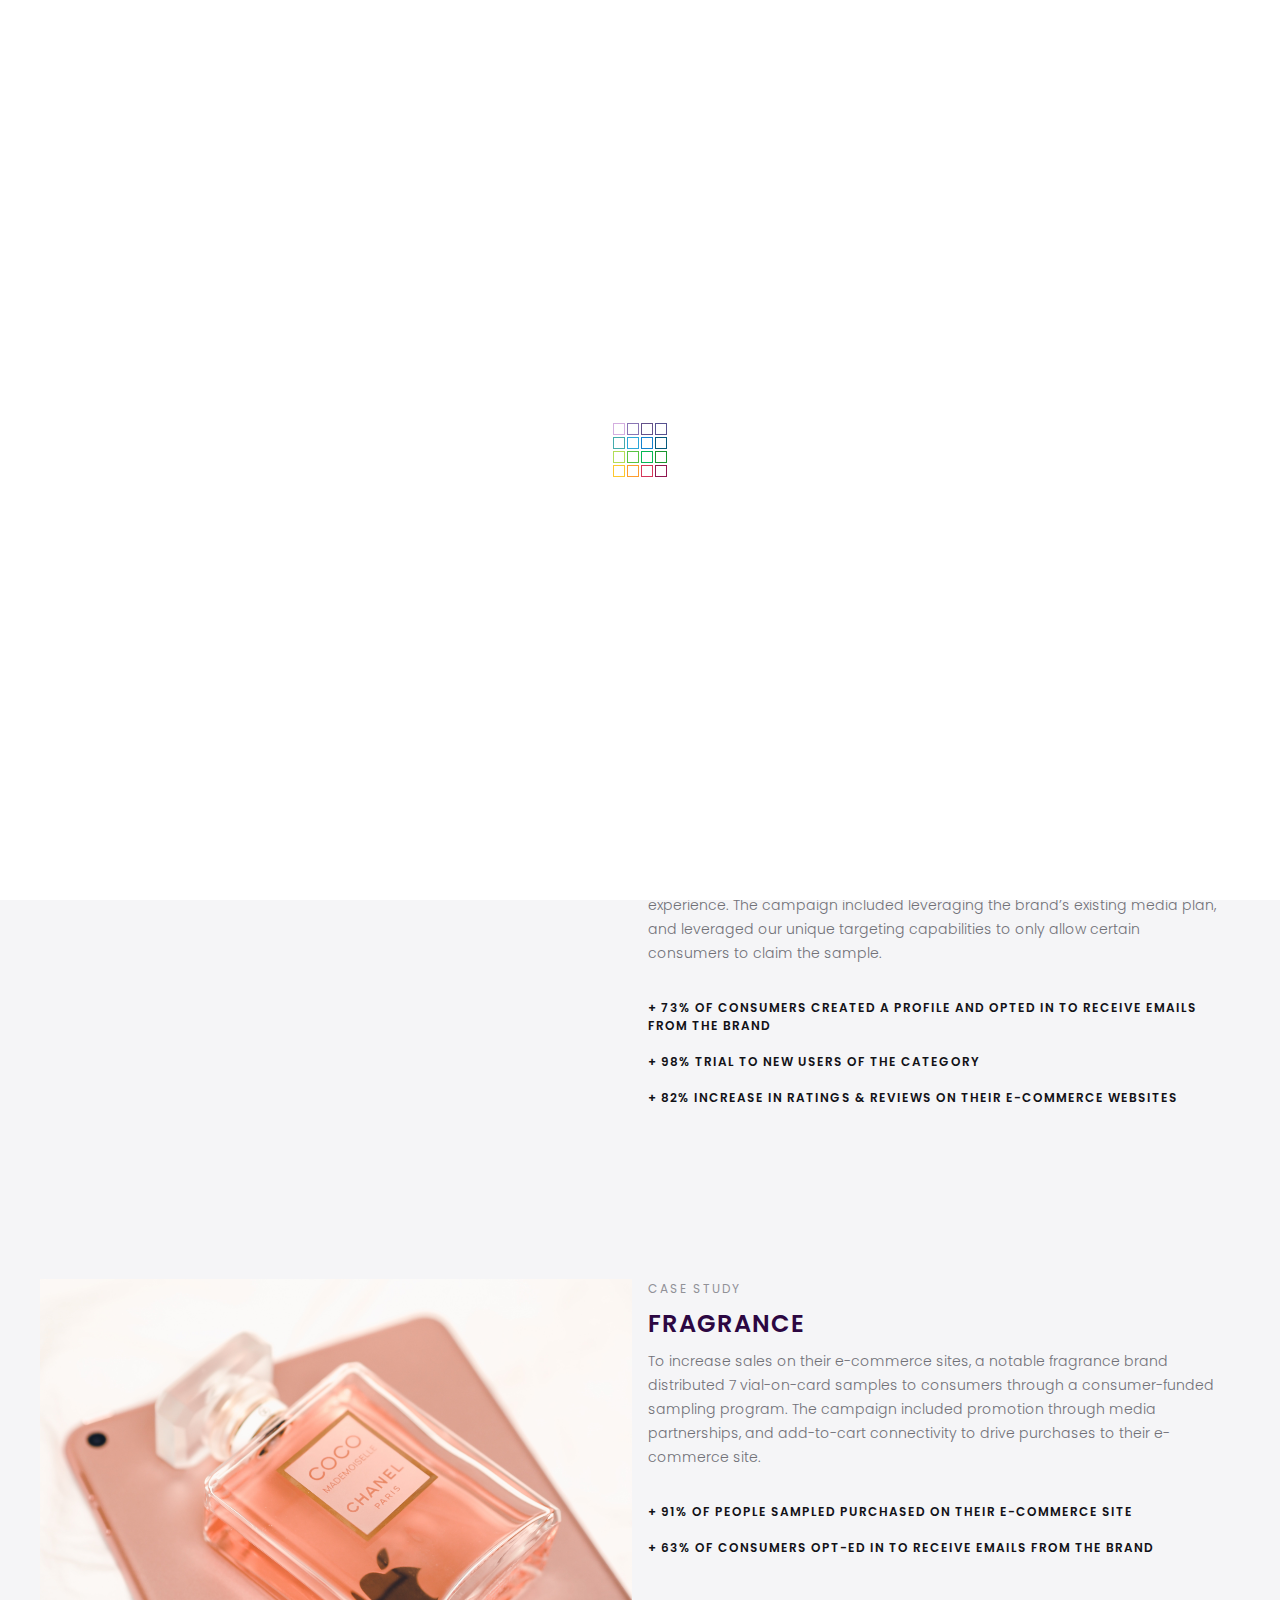
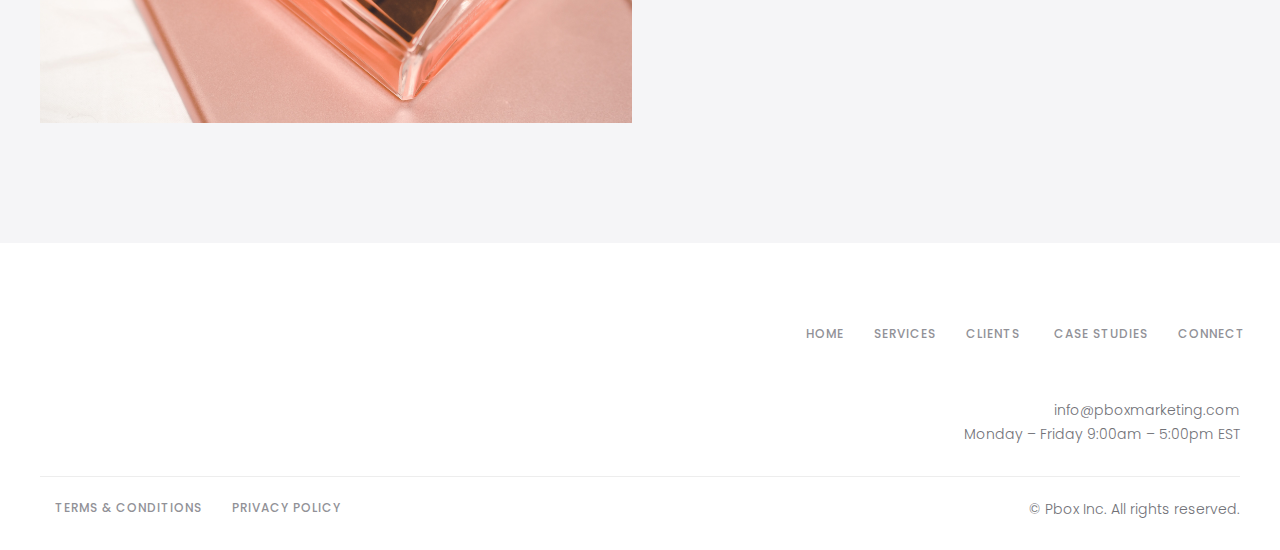
==== commit 1571b708: "standardized the dark mode nav" ====
--- a/Case Studies.html
+++ b/Case Studies.html
@@ -32,8 +32,9 @@
         type="text/javascript">WebFont.load({ google: { families: ["Poppins:100,200,300,regular,500,600,700,800,900"] } });</script>
     <script
         type="text/javascript">!function (o, c) { var n = c.documentElement, t = " w-mod-"; n.className += t + "js", ("ontouchstart" in o || o.DocumentTouch && c instanceof DocumentTouch) && (n.className += t + "touch") }(window, document);</script>
-    <link href="https://uploads-ssl.webflow.com/6022a8be6f14f795d21087c6/603d20869b99abf3f1aa68c7_tm-favicon-5-32px.png"
-        rel="shortcut icon" type="image/x-icon">
+    <!-- <link href="https://uploads-ssl.webflow.com/6022a8be6f14f795d21087c6/603d20869b99abf3f1aa68c7_tm-favicon-5-32px.png"
+        rel="shortcut icon" type="image/x-icon"> -->
+    <link href="Topbox Marketing_files/logo.png" rel="shortcut icon" type="image/x-icon">
     <link
         href="https://uploads-ssl.webflow.com/6022a8be6f14f795d21087c6/603d2092a8b30342b61fcea3_tm-favicon-5-256px.png"
         rel="apple-touch-icon">
@@ -73,7 +74,7 @@
                     aria-label="home"><img src="./Topbox Marketing_files/pbox.png"
                         width="600"
                         sizes="(max-width: 479px) 70vw, 260px" alt="" class="brand-logo-v3"></a></div>
-                <nav role="navigation" class="nav-menu w-nav-menu"><a href="Clients.html"
+                <nav role="navigation" class="nav-menu w-nav-menu"><a id="dark-mode-toggle" href="#"  class="nav-link w-nav-link">Anything</a><a href="Clients.html"
                     aria-current="page" class="nav-link w-nav-link">Clients</a><a
                     href="Services.html" class="nav-link w-nav-link">Services</a>
                     <!-- <a href="Leadership.html" class="nav-link w-nav-link">Leadership</a> -->
@@ -127,15 +128,15 @@
                         brand<br><br>+ 98% trial to new users of the category<br><br>+ 82% increase in Ratings &amp;
                         Reviews on their e-commerce websites</h6>
                 </div>
-                <!-- <div class="w-container">
-                    <div class="job-title">case study</div>
+                <div class="w-container">
+                    <!-- <div class="job-title">case study</div>
                     <h3 class="heading-2">skincare<br></h3>
                     <p class="paragraph-6">To increase ratings &amp; reviews on their retailers’ website, a leading
                         skincare brand distributed a samples to a highly targeted audience. The campaign included the
                         acquisition of reviews on syndication networks and on social media.<br>‍<br></p>
                     <h6 class="heading-3">+ 100% achievement of targeted number of reviews<br>‍<br>+ 50% cost savings
-                        after switching from another provider</h6>
-                </div> -->
+                        after switching from another provider</h6> -->
+                </div>
                 <img src=""
                     loading="lazy" id="w-node-_8632c28e-9237-4502-14fb-0d99a80b5537-7e54c2d5" alt=""><img
                     src="./Case Studies_files/6035355b5d61cc2b553c21b9_laura-chouette-o5WWBF1OGD8-unsplash.jpg"
@@ -193,19 +194,77 @@
             </div>
         </footer>
     </div>
-    <script>
-        function hidePreloader() {
-            var delay = 1000; // 3 seconds
-
-            setTimeout(function() {
-                var preloaders = document.getElementsByClassName('loader-background');
-                for(var i = 0; i < preloaders.length; i++) {
-                    preloaders[i].style.opacity = '0';
-                    preloaders[i].style.pointerEvents = 'none'; // Add this line
+    <script>    
+
+        var link = document.getElementById('dark-mode-toggle');
+        var checks = document.getElementsByClassName('check-image');
+        var loreal = document.querySelector('#loreal img');
+        var clorox = document.querySelector('#clorox img');
+        var coty = document.querySelector('#coty img');
+        var unilever = document.querySelector('#unilever img');
+        var lvmh = document.querySelector('#lvmh img');
+        var esteelauder = document.querySelector('#esteelauder img');
+
+//THIS CODE WORKS
+        if (localStorage.getItem('darkMode')) {
+            document.body.classList.add('dark-mode');
+            link.innerText = 'Light';
+            for (var i = 0; i < checks.length; i++) {
+                checks[i].src = './Topbox Marketing_files/check-white.png';
+            }
+            //the format using the ? and the + new Date().getTime() is used to bypass the cache but I've only included this version for reference
+                if (loreal) loreal.src = './Topbox Marketing_files/loreal_d.png?' + new Date().getTime();
+                if (clorox) clorox.src = './Topbox Marketing_files/clorox_d.png';
+                if (esteelauder) esteelauder.src = './Topbox Marketing_files/esteelauder_d.png';
+                if (coty) coty.src = './Topbox Marketing_files/coty_d.png';
+                if (lvmh) lvmh.src = './Topbox Marketing_files/lvmh_d.png';
+                if (unilever) unilever.src = './Topbox Marketing_files/unilever_d.png';
+        } else {
+            link.innerText = 'Dark';    
+            for (var i = 0; i < checks.length; i++) {
+                checks[i].src = './Topbox Marketing_files/check-red.png'; // 
+            }
+                if (loreal) loreal.src = './Topbox Marketing_files/loreal.png';
+                if (clorox) clorox.src = './Topbox Marketing_files/clorox.png';
+                if (esteelauder) esteelauder.src = './Topbox Marketing_files/esteelauder.png';
+                if (coty) coty.src = './Topbox Marketing_files/coty.png';
+                if (lvmh) lvmh.src = './Topbox Marketing_files/lvmh.png';
+                if (unilever) unilever.src = './Topbox Marketing_files/unilever.png';
+        }
+
+        link.addEventListener('click', function(event) {
+            event.preventDefault(); // Prevent the default action
+
+            document.body.classList.toggle('dark-mode');
+
+            if (document.body.classList.contains('dark-mode')) {
+                localStorage.setItem('darkMode', true);
+                link.innerText = 'Light';
+                for (var i = 0; i < checks.length; i++) {
+                    checks[i].src = './Topbox Marketing_files/check-white.png'; 
                 }
-            }, delay);
-        }
-      </script>
+                    if (loreal) loreal.src = './Topbox Marketing_files/loreal_d.png';
+                    if (clorox) clorox.src = './Topbox Marketing_files/clorox_d.png';
+                    if (esteelauder) esteelauder.src = './Topbox Marketing_files/esteelauder_d.png';
+                    if (coty) coty.src = './Topbox Marketing_files/coty_d.png';
+                    if (lvmh) lvmh.src = './Topbox Marketing_files/lvmh_d.png';
+                    if (unilever) unilever.src = './Topbox Marketing_files/unilever_d.png';
+            } else {
+                localStorage.removeItem('darkMode');
+                link.innerText = 'Dark';
+                for (var i = 0; i < checks.length; i++) {
+                    checks[i].src = './Topbox Marketing_files/check-red.png'; 
+                }
+                    if (loreal) loreal.src = './Topbox Marketing_files/loreal.png';
+                    if (clorox) clorox.src = './Topbox Marketing_files/clorox.png';
+                    if (esteelauder) esteelauder.src = './Topbox Marketing_files/esteelauder.png';
+                    if (coty) coty.src = './Topbox Marketing_files/coty.png';
+                    if (lvmh) lvmh.src = './Topbox Marketing_files/lvmh.png';
+                    if (unilever) unilever.src = './Topbox Marketing_files/unilever.png';
+            }
+        });
+    </script>
+    <script src="hideloader.js"></script>
     <script src="./Case Studies_files/jquery-3.5.1.min.dc5e7f18c8.js.download" type="text/javascript"
         integrity="sha256-9/aliU8dGd2tb6OSsuzixeV4y/faTqgFtohetphbbj0=" crossorigin="anonymous"></script>
     <script src="./Case Studies_files/webflow.2f8914a22.js.download" type="text/javascript"></script>
--- a/styles.css
+++ b/styles.css
@@ -2427,6 +2427,7 @@
 .banner.five {
   height: 100vh;
   background-color: rgba(0, 0, 0, 0);
+  /* background-color: rgb(20, 230, 9); */
   background-image: none;
 }
 
@@ -2553,6 +2554,7 @@
 .navbar {
   height: 100px;
   background-color: #f1eded;
+  /* background-color: #000000; */
   justify-content: space-between;
   align-items: center;
   padding-left: 20px;
@@ -2567,8 +2569,13 @@
 
 .navbar.transparent {
   box-shadow: none;
-  background-color: #dbd5d5;
+  background-color: #d5dbd5;
+  /* background-color: #000000; */
   border-bottom: 1px solid rgba(255, 255, 255, .3);
+}
+
+.navbar.transparent.w-nav{
+  /* background-color: #000000; */
 }
 
 .nav-link {
@@ -6019,6 +6026,11 @@
   background-color: #000;
 }
 
+/* .navbar.transparent.w-na {
+  color:#000;
+  background-color: #000;
+} */
+
 body.dark-mode .service-bottom{
   background-color: #000;
 }
@@ -6031,7 +6043,6 @@
   color: white;
   opacity: 80%;
 }
-
 
 
 .dark-mode strong {
@@ -6078,6 +6089,16 @@
 body.dark-mode .loader-background {
   background-color: #000;
 }
+
+body.dark-mode h4{
+  color: white;
+  opacity: 30%;
+}
+
+.dark-mode .office-name{
+  opacity: 80%;
+}
+
 /* body.dark-mode .team-photo {
   opacity: 50%;
 } */
@@ -6091,3 +6112,7 @@
   background-color: #000;
 }
 
+#special-page h2 {
+  color: white;
+  opacity: 80%;
+}
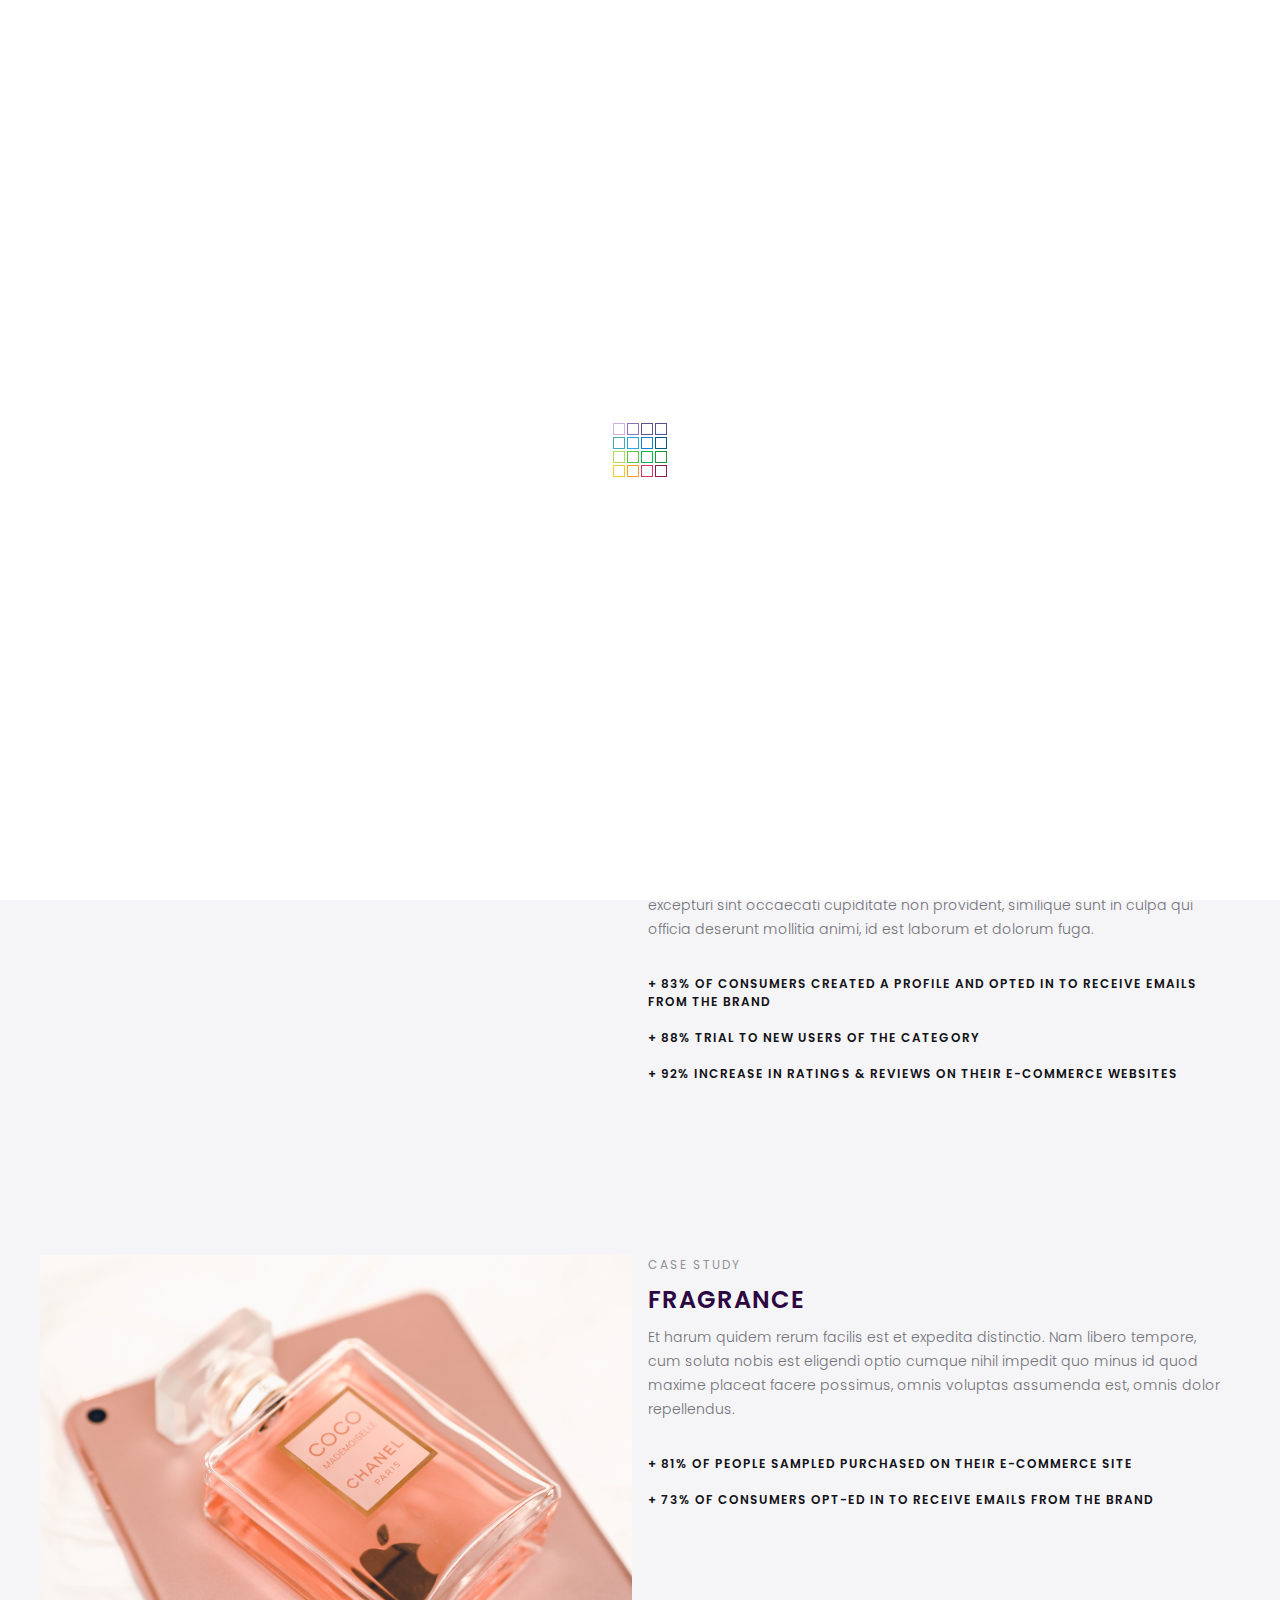
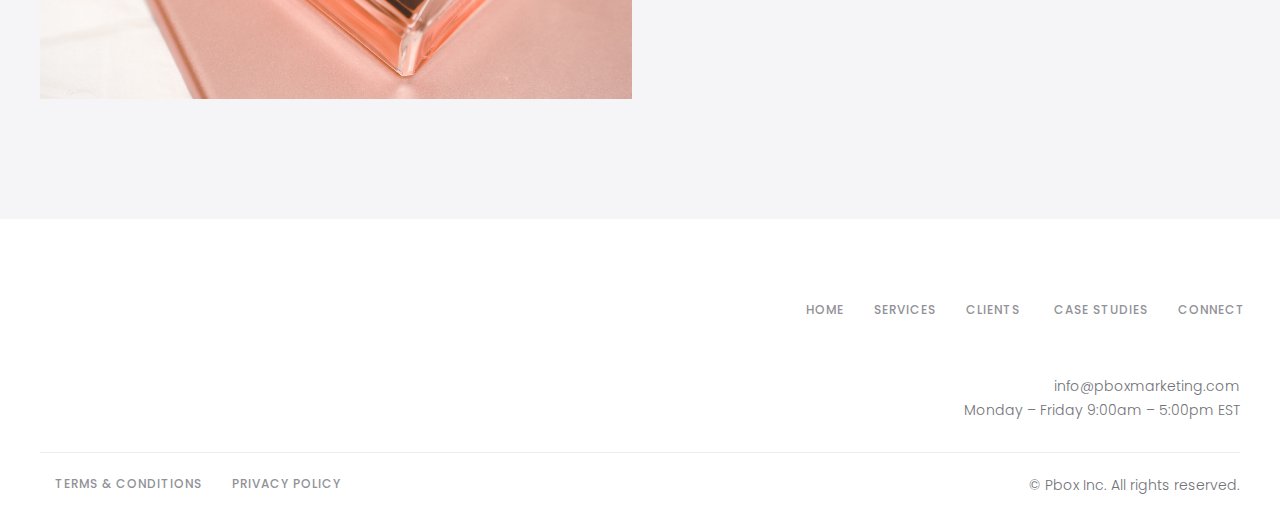
==== commit 261d52e1: "made a lot of change, nav color, dark mode whites etc." ====
--- a/Case Studies.html
+++ b/Case Studies.html
@@ -70,7 +70,7 @@
         <div class="full-page">
         <div data-collapse="medium" data-animation="default" data-duration="400" data-easing="ease" data-easing2="ease"
             role="banner" class="navbar w-nav" style="will-change: width, height; height: 100px;">
-            <div class="brand-logo-wrapper"><a href="index.html" class="brand w-nav-brand"
+            <div class="brand-logo-wrapper"><a href="index.html" id="logo" class="brand w-nav-brand"
                     aria-label="home"><img src="./Topbox Marketing_files/pbox.png"
                         width="600"
                         sizes="(max-width: 479px) 70vw, 260px" alt="" class="brand-logo-v3"></a></div>
@@ -120,12 +120,9 @@
                 <div class="w-container">
                     <div class="job-title">case study</div>
                     <h3 class="heading-2">Household products <br></h3>
-                    <p class="paragraph-6">To increase trial and collect first part data, a leading household brand
-                        distributed a samples to consumers through a custom and secure web experience. The campaign
-                        included leveraging the brand’s existing media plan, and leveraged our unique targeting
-                        capabilities to only allow certain consumers to claim the sample.<br>‍<br></p>
-                    <h6 class="heading-3">+ 73% of consumers created a profile and OPTED in to receive emails from the
-                        brand<br><br>+ 98% trial to new users of the category<br><br>+ 82% increase in Ratings &amp;
+                    <p class="paragraph-6">At vero eos et accusamus et iusto odio dignissimos ducimus qui blanditiis praesentium voluptatum deleniti atque corrupti quos dolores et quas molestias excepturi sint occaecati cupiditate non provident, similique sunt in culpa qui officia deserunt mollitia animi, id est laborum et dolorum fuga.<br>‍<br></p>
+                    <h6 class="heading-3">+ 83% of consumers created a profile and OPTED in to receive emails from the
+                        brand<br><br>+ 88% trial to new users of the category<br><br>+ 92% increase in Ratings &amp;
                         Reviews on their e-commerce websites</h6>
                 </div>
                 <div class="w-container">
@@ -146,11 +143,8 @@
                 <div class="w-container">
                     <div class="job-title">case study</div>
                     <h3 class="heading-2">fragrance<br></h3>
-                    <p class="paragraph-6">To increase sales on their e-commerce sites, a notable fragrance brand
-                        distributed 7 vial-on-card samples to consumers through a consumer-funded sampling program. The
-                        campaign included promotion through media partnerships, and add-to-cart connectivity to drive
-                        purchases to their e-commerce site.<br>‍<br></p>
-                    <h6 class="heading-3">+ 91% of people sampled purchased on their e-commerce site<br><br>+ 63% of
+                    <p class="paragraph-6">Et harum quidem rerum facilis est et expedita distinctio. Nam libero tempore, cum soluta nobis est eligendi optio cumque nihil impedit quo minus id quod maxime placeat facere possimus, omnis voluptas assumenda est, omnis dolor repellendus.<br>‍<br></p>
+                    <h6 class="heading-3">+ 81% of people sampled purchased on their e-commerce site<br><br>+ 73% of
                         consumers opt-ed in to receive emails from the brand<br></h6>
                 </div>
             </div>
@@ -195,41 +189,17 @@
         </footer>
     </div>
     <script>    
-
+        var logo = document.querySelector('#logo img');  
         var link = document.getElementById('dark-mode-toggle');
-        var checks = document.getElementsByClassName('check-image');
-        var loreal = document.querySelector('#loreal img');
-        var clorox = document.querySelector('#clorox img');
-        var coty = document.querySelector('#coty img');
-        var unilever = document.querySelector('#unilever img');
-        var lvmh = document.querySelector('#lvmh img');
-        var esteelauder = document.querySelector('#esteelauder img');
-
-//THIS CODE WORKS
+
         if (localStorage.getItem('darkMode')) {
             document.body.classList.add('dark-mode');
             link.innerText = 'Light';
-            for (var i = 0; i < checks.length; i++) {
-                checks[i].src = './Topbox Marketing_files/check-white.png';
-            }
-            //the format using the ? and the + new Date().getTime() is used to bypass the cache but I've only included this version for reference
-                if (loreal) loreal.src = './Topbox Marketing_files/loreal_d.png?' + new Date().getTime();
-                if (clorox) clorox.src = './Topbox Marketing_files/clorox_d.png';
-                if (esteelauder) esteelauder.src = './Topbox Marketing_files/esteelauder_d.png';
-                if (coty) coty.src = './Topbox Marketing_files/coty_d.png';
-                if (lvmh) lvmh.src = './Topbox Marketing_files/lvmh_d.png';
-                if (unilever) unilever.src = './Topbox Marketing_files/unilever_d.png';
+            if (logo) logo.src = './Topbox Marketing_files/pbox_d.png';
+
         } else {
             link.innerText = 'Dark';    
-            for (var i = 0; i < checks.length; i++) {
-                checks[i].src = './Topbox Marketing_files/check-red.png'; // 
-            }
-                if (loreal) loreal.src = './Topbox Marketing_files/loreal.png';
-                if (clorox) clorox.src = './Topbox Marketing_files/clorox.png';
-                if (esteelauder) esteelauder.src = './Topbox Marketing_files/esteelauder.png';
-                if (coty) coty.src = './Topbox Marketing_files/coty.png';
-                if (lvmh) lvmh.src = './Topbox Marketing_files/lvmh.png';
-                if (unilever) unilever.src = './Topbox Marketing_files/unilever.png';
+            logo.src = './Topbox Marketing_files/pbox.png';
         }
 
         link.addEventListener('click', function(event) {
@@ -240,27 +210,11 @@
             if (document.body.classList.contains('dark-mode')) {
                 localStorage.setItem('darkMode', true);
                 link.innerText = 'Light';
-                for (var i = 0; i < checks.length; i++) {
-                    checks[i].src = './Topbox Marketing_files/check-white.png'; 
-                }
-                    if (loreal) loreal.src = './Topbox Marketing_files/loreal_d.png';
-                    if (clorox) clorox.src = './Topbox Marketing_files/clorox_d.png';
-                    if (esteelauder) esteelauder.src = './Topbox Marketing_files/esteelauder_d.png';
-                    if (coty) coty.src = './Topbox Marketing_files/coty_d.png';
-                    if (lvmh) lvmh.src = './Topbox Marketing_files/lvmh_d.png';
-                    if (unilever) unilever.src = './Topbox Marketing_files/unilever_d.png';
+                logo.src = './Topbox Marketing_files/pbox_d.png';
             } else {
                 localStorage.removeItem('darkMode');
                 link.innerText = 'Dark';
-                for (var i = 0; i < checks.length; i++) {
-                    checks[i].src = './Topbox Marketing_files/check-red.png'; 
-                }
-                    if (loreal) loreal.src = './Topbox Marketing_files/loreal.png';
-                    if (clorox) clorox.src = './Topbox Marketing_files/clorox.png';
-                    if (esteelauder) esteelauder.src = './Topbox Marketing_files/esteelauder.png';
-                    if (coty) coty.src = './Topbox Marketing_files/coty.png';
-                    if (lvmh) lvmh.src = './Topbox Marketing_files/lvmh.png';
-                    if (unilever) unilever.src = './Topbox Marketing_files/unilever.png';
+                logo.src = './Topbox Marketing_files/pbox.png';
             }
         });
     </script>
--- a/styles.css
+++ b/styles.css
@@ -12,10 +12,6 @@
   font-weight: 300;
   font-size: 12px;
   background: #2b2b2b;
-}
-
-#special-page {
-  background-color: #000;
 }
 
 /* .loader-background {
@@ -2053,7 +2049,6 @@
 
 .w-nav-link.w--current {
   color: #0082f3;
-  color: #14f300;
 }
 
 .w-nav-menu {
@@ -6026,6 +6021,11 @@
   background-color: #000;
 }
 
+body.dark-mode .w-nav-link.w--current {
+  color: #fff; 
+}
+
+
 /* .navbar.transparent.w-na {
   color:#000;
   background-color: #000;
@@ -6106,13 +6106,13 @@
 /* body.dark-mode .section.overflow {
   opacity: 8%;
 } */
-
-
-#special-page .footer-style-1 {
+/* 
+#special-page.body.dark-mode .footer-style-1 {
   background-color: #000;
-}
-
-#special-page h2 {
+} */
+
+
+/* #special-page h2 {
   color: white;
   opacity: 80%;
-}
+} */
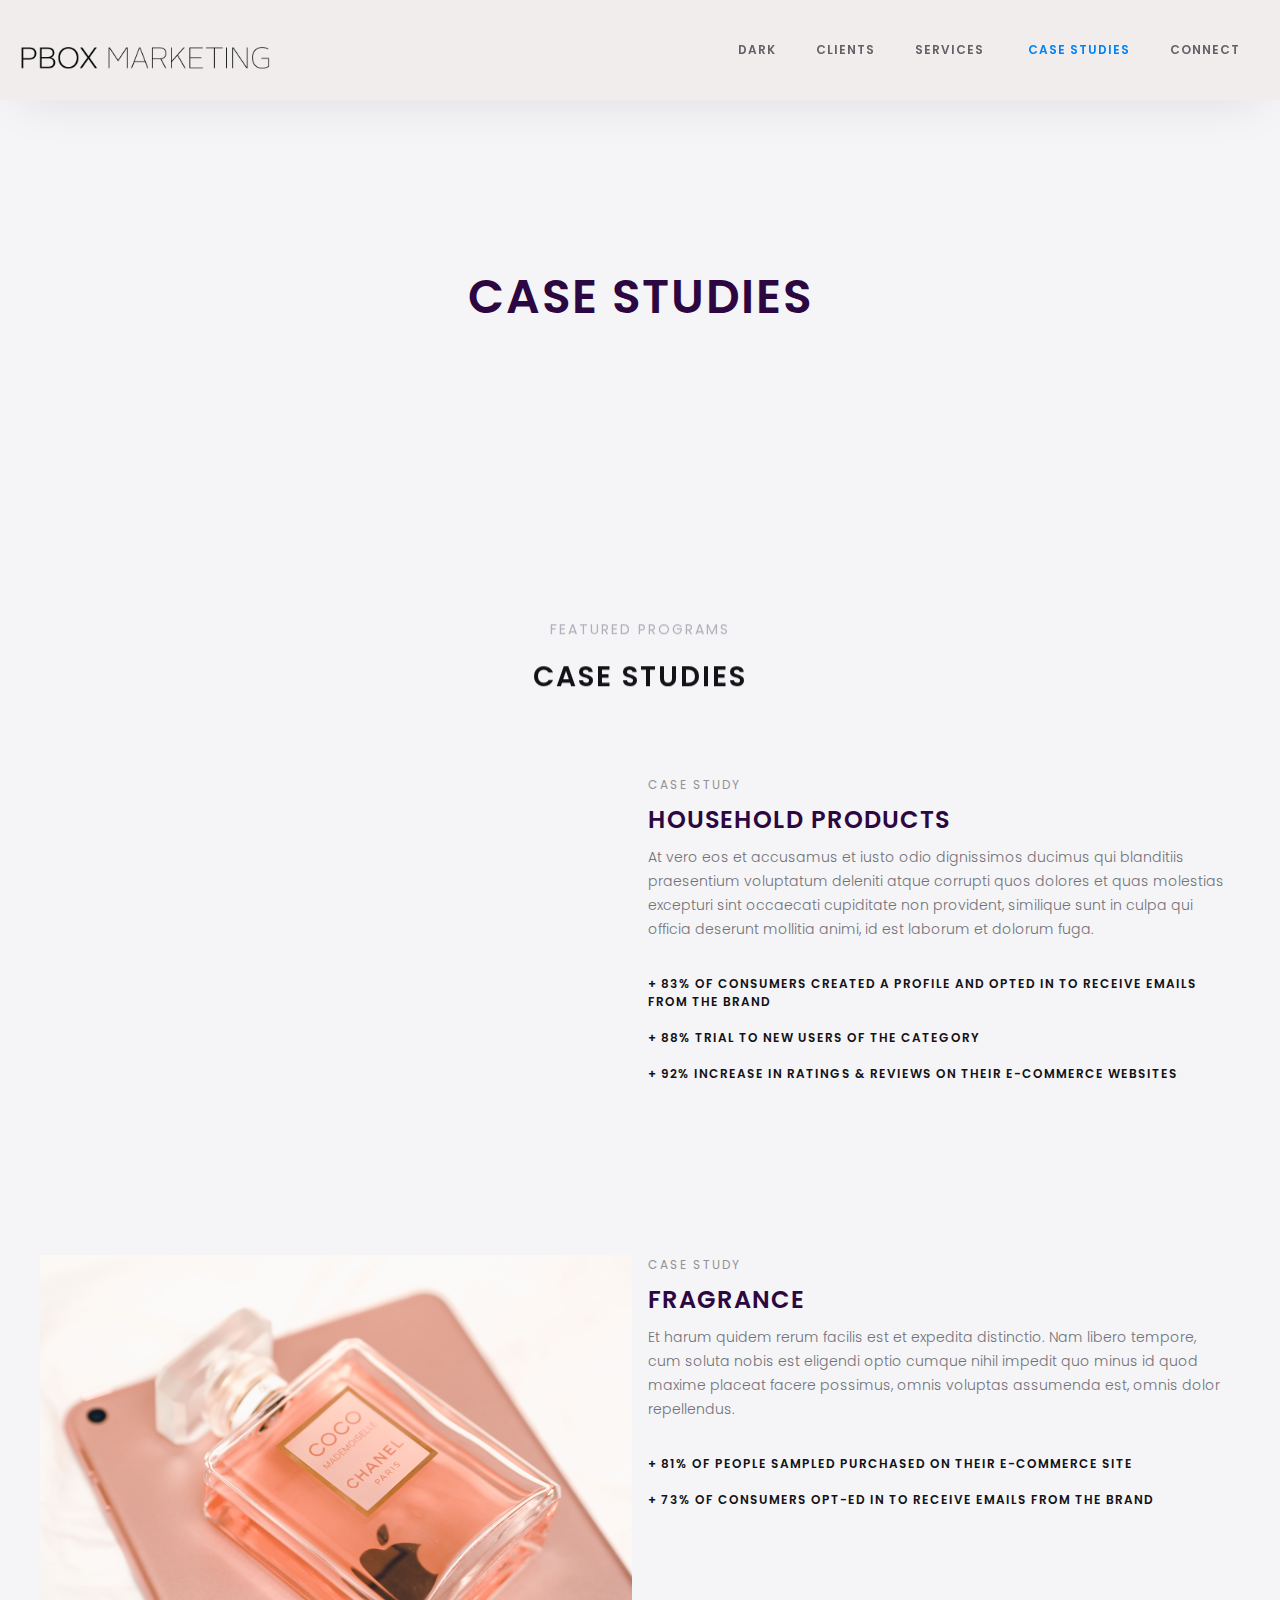
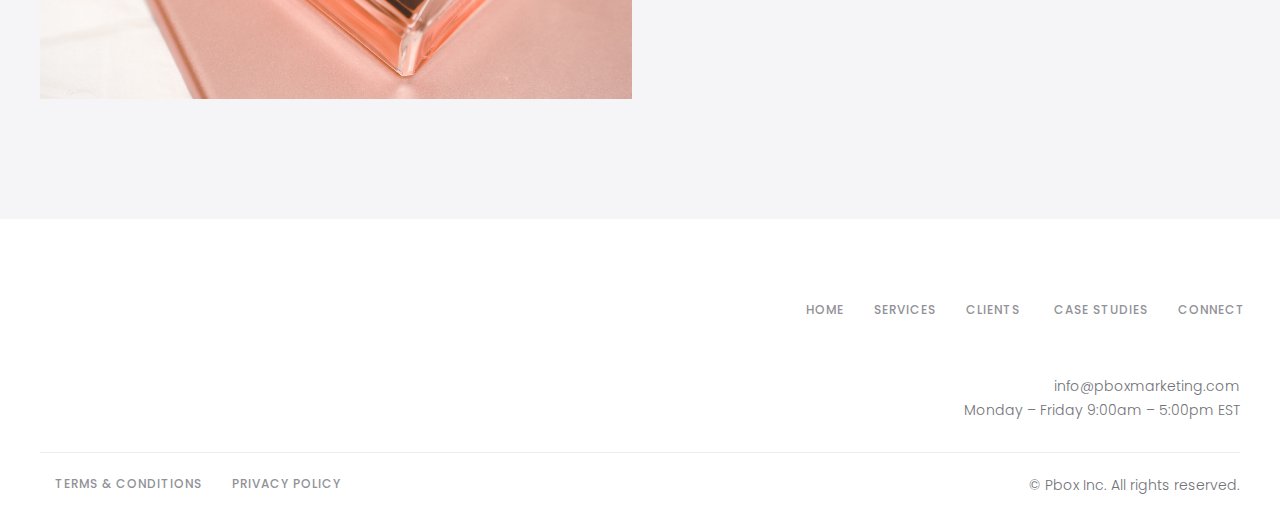
==== commit 212f806d: "Changed directory name" ====
--- a/Case Studies.html
+++ b/Case Studies.html
@@ -218,7 +218,7 @@
             }
         });
     </script>
-    <script src="hideloader.js"></script>
+    <script src="hideloader_d.js"></script>
     <script src="./Case Studies_files/jquery-3.5.1.min.dc5e7f18c8.js.download" type="text/javascript"
         integrity="sha256-9/aliU8dGd2tb6OSsuzixeV4y/faTqgFtohetphbbj0=" crossorigin="anonymous"></script>
     <script src="./Case Studies_files/webflow.2f8914a22.js.download" type="text/javascript"></script>
--- a/styles.css
+++ b/styles.css
@@ -12,7 +12,15 @@
   font-weight: 300;
   font-size: 12px;
   background: #2b2b2b;
-}
+  
+}
+
+.loader-background, .preloader {
+  display: none; /* Initially hide both loaders */
+  /* Other styles... */
+}
+
+
 
 /* .loader-background {
   position: fixed;
@@ -28,20 +36,22 @@
 } */
 
 .loader-background {
+
   position: fixed;
   top: 0;
   left: 0;
   width: 100vw;
   height: 100vh;
   background-color: #fff;
-  display: flex;
+  display: none;
   justify-content: center;
   align-items: center;
-  z-index: 9999;
+  z-index: 9998;
   transition: background;
   opacity: 1; 
   transition: opacity 2s ease-out; 
   pointer-events: auto; /* Add this line */
+  
 
 }
 
@@ -51,11 +61,24 @@
   --border-width: 1px;
   --cells: 4;
   --total-size: calc(var(--cells) * (var(--cell-size) + 2 * var(--cell-spacing)));
-  
+  /* border-radius: 50%; */
+  /* margin: 50%; */
+  /* border-radius: 50%; */
+  /* width: 130px;
+  height: 130px; */
+  /* margin: 22% auto 0 auto;
+   */
+   position: absolute;
+   top: 50%;
+   left: 50%;
+   transform: translate(-50%, -50%);
+
   display: flex;
   flex-wrap: wrap;
   width: var(--total-size);
   height: var(--total-size);
+  
+  
 }
 
 
@@ -87,9 +110,11 @@
   box-sizing: border-box;
   border: var(--border-width) solid var(--cell-color);
   animation: 1.5s ripple ease infinite;
+
 }
 .mosaic-loader > .cell.d-1 {
   animation-delay: 100ms;
+  
 }
 .mosaic-loader > .cell.d-2 {
   animation-delay: 200ms;
@@ -2475,6 +2500,7 @@
 }
 
 .section.gray {
+  transition: all 2s;
   background-color: #f5f5f7;
 }
 
@@ -2750,7 +2776,7 @@
 .scrollbar {
   z-index: 10;
   width: 100%;
-  height: 2px;
+  height: 1px;
   background-color: #010101;
   background-color: #a50808;
   scrollbar-color: green;
@@ -3318,6 +3344,7 @@
 }
 
 .footer-style-1 {
+  transition: all 2s;
   background-color: #fff;
   padding: 80px 40px 20px;
   position: relative;
@@ -3643,18 +3670,55 @@
   padding-bottom: 5px;
 }
 
-.preloader {
-  z-index: 9999;
-  background-color: #fff;
+/* 
+#loaders {
+  z-index: 8000;
+  background-color: #ffffff;
   justify-content: center;
   align-items: center;
-  /* display: none; */
   display: flex;
   position: fixed;
   top: 0;
   bottom: 0;
   left: 0;
   right: 0;
+  opacity: 0.5;
+  transition: background-color 2s;
+}   */
+
+
+
+.preloader {
+  z-index: 8000;
+  background-color: #ffffff;
+  opacity: 50%;
+  justify-content: center;
+  align-items: center;
+  display: none;
+  position: fixed;
+  top: 0;
+  bottom: 0;
+  left: 0;
+  right: 0;
+  opacity: 1;
+  transition: opacity 2s ease-out; 
+  
+} 
+
+.preloader-icon {
+  z-index: 8000;
+  background-color: #ffffff;
+  opacity: 50%;
+  justify-self: center;
+  align-self: center;
+  display: flex;
+  position: fixed;
+  top: 0;
+  bottom: 0;
+  left: 0;
+  right: 0;
+  opacity: 1;
+  transition: opacity 2s ease-out; 
 }
 
 .vertical-divider {
@@ -4213,6 +4277,7 @@
 }
 
 .service-bottom {
+  transition: all 1s;
   padding: 20px 30px;
 }
 
@@ -6003,9 +6068,13 @@
 
 body.dark-mode {
   background-color: #000;
-}
-
+  transition: all 2s;
+
+}
+
+/* the body for Services page */
 body.dark-mode .section.gray{
+  transition: all 2s;
   background-color: #000;
 }
 
@@ -6032,10 +6101,13 @@
 } */
 
 body.dark-mode .service-bottom{
-  background-color: #000;
+  background-color: #000000f4;
+  /* filter: opacity(-50%)  ; */
+  transition: all 2s;
 }
 
 body.dark-mode .footer-style-1{
+  transition: all 2s;
   background-color: #000;
 }
 
@@ -6087,12 +6159,24 @@
 }
 
 body.dark-mode .loader-background {
+  
   background-color: #000;
+
 }
 
 body.dark-mode h4{
   color: white;
   opacity: 30%;
+}
+
+body.dark-mode h6{
+  color: rgb(137, 137, 137);
+  opacity: 60%;
+}
+
+body.dark-mode .w-form{
+  color: white;
+  opacity: 60%;
 }
 
 .dark-mode .office-name{
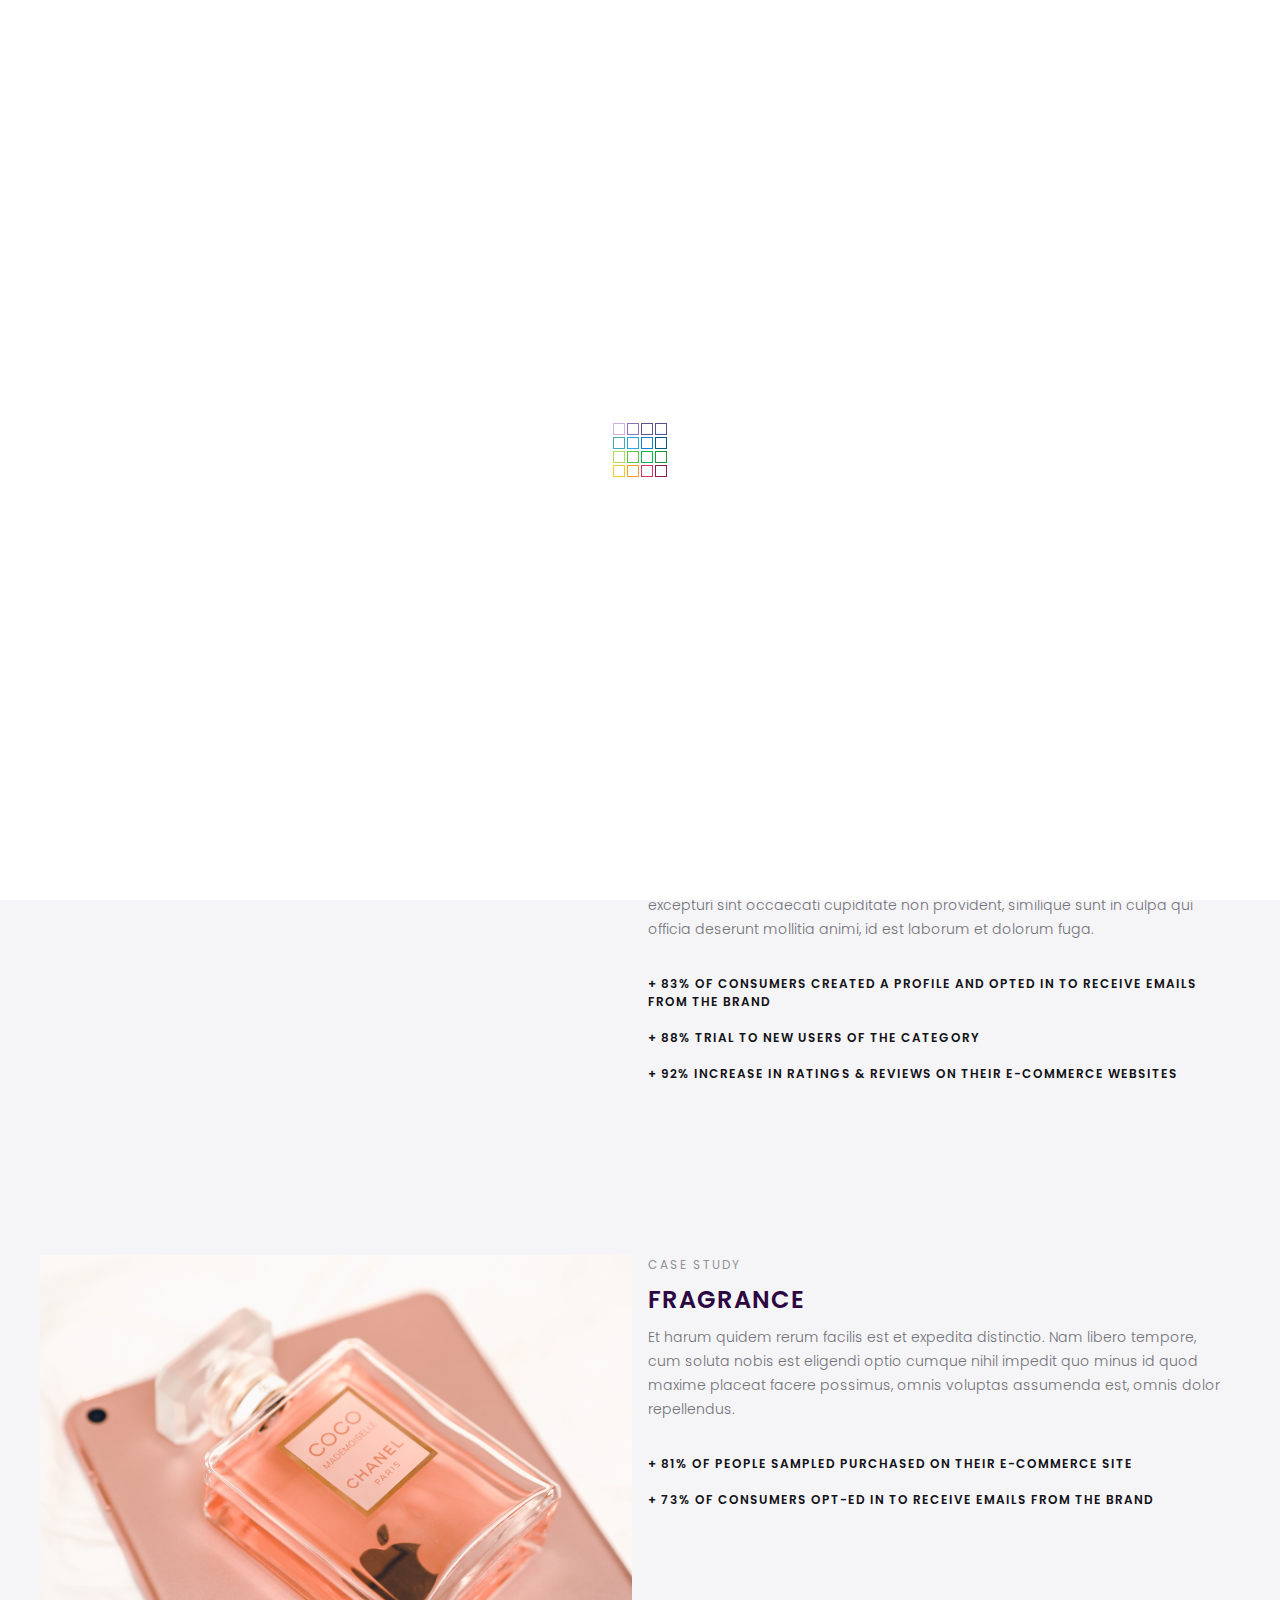
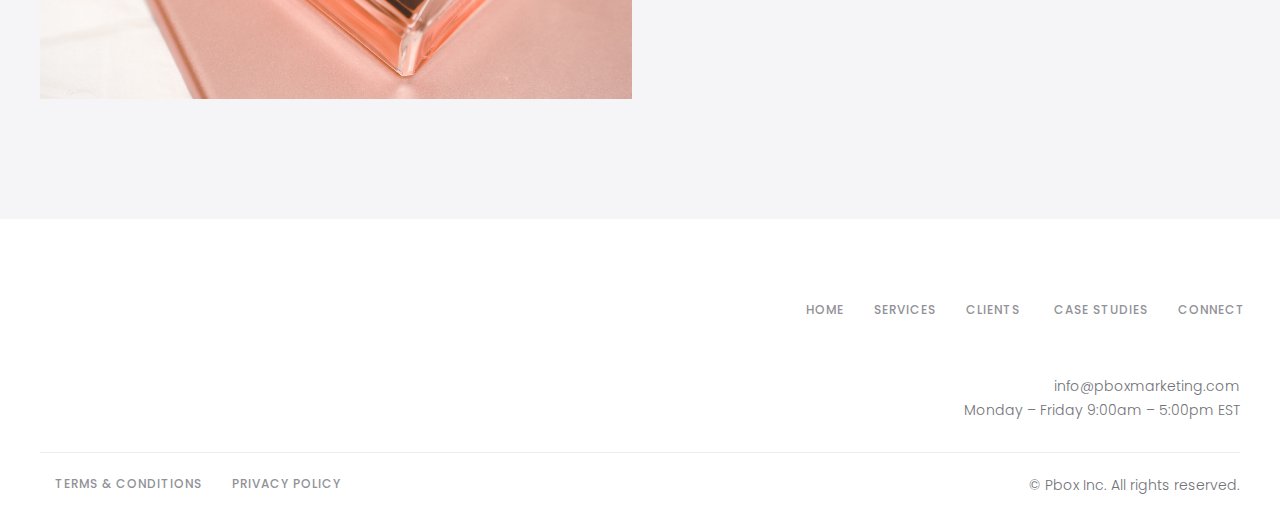
==== commit d16ec740: "Added starting loaders using z-index to smooth entry" ====
--- a/Case Studies.html
+++ b/Case Studies.html
@@ -34,15 +34,18 @@
         type="text/javascript">!function (o, c) { var n = c.documentElement, t = " w-mod-"; n.className += t + "js", ("ontouchstart" in o || o.DocumentTouch && c instanceof DocumentTouch) && (n.className += t + "touch") }(window, document);</script>
     <!-- <link href="https://uploads-ssl.webflow.com/6022a8be6f14f795d21087c6/603d20869b99abf3f1aa68c7_tm-favicon-5-32px.png"
         rel="shortcut icon" type="image/x-icon"> -->
-    <link href="Topbox Marketing_files/logo.png" rel="shortcut icon" type="image/x-icon">
+    <link href="Topbox Marketing_files/logo-new.png" rel="shortcut icon" type="image/x-icon">
     <link
         href="https://uploads-ssl.webflow.com/6022a8be6f14f795d21087c6/603d2092a8b30342b61fcea3_tm-favicon-5-256px.png"
         rel="apple-touch-icon">
     <script src="./Case Studies_files/api.js.download" type="text/javascript"></script>
 </head>
-
-<body onload="hidePreloader()">
-    <div class="loader-background">
+<body onload="hideLoaderClass(); ">
+            
+    <div id="loaders"><div class="preloader"><img
+        src="./Case Studies_files/6022a8bec5315e8b1354c35a_bars.svg" width="38" alt="" opacity="1" class="preloader-icon"></div>
+
+        <div class="loader-background">
             <div class="mosaic-loader">
                 <div class="cell d-0"></div>
                 <div class="cell d-1"></div>
@@ -65,6 +68,7 @@
                 <div class="cell d-6"></div>
             </div>
         </div>
+    </div>
     <!-- <div class="preloader"><img
         src="./Topbox Marketing_files/6022a8bec5315e8b1354c35a_bars.svg" width="38" alt="" class="preloader-icon"></div> -->
         <div class="full-page">
@@ -191,15 +195,19 @@
     <script>    
         var logo = document.querySelector('#logo img');  
         var link = document.getElementById('dark-mode-toggle');
+        var preloader = document.querySelector('.preloader');
 
         if (localStorage.getItem('darkMode')) {
             document.body.classList.add('dark-mode');
             link.innerText = 'Light';
+            preloader.style.zIndex = '1000';
+
             if (logo) logo.src = './Topbox Marketing_files/pbox_d.png';
 
         } else {
             link.innerText = 'Dark';    
             logo.src = './Topbox Marketing_files/pbox.png';
+            preloader.style.zIndex = '10000';
         }
 
         link.addEventListener('click', function(event) {
@@ -211,14 +219,18 @@
                 localStorage.setItem('darkMode', true);
                 link.innerText = 'Light';
                 logo.src = './Topbox Marketing_files/pbox_d.png';
+                preloader.style.zIndex = '1000';
+
             } else {
                 localStorage.removeItem('darkMode');
                 link.innerText = 'Dark';
                 logo.src = './Topbox Marketing_files/pbox.png';
+                preloader.style.zIndex = '10000';
+
             }
         });
     </script>
-    <script src="hideloader_d.js"></script>
+    <script src="hideloader.js"></script>
     <script src="./Case Studies_files/jquery-3.5.1.min.dc5e7f18c8.js.download" type="text/javascript"
         integrity="sha256-9/aliU8dGd2tb6OSsuzixeV4y/faTqgFtohetphbbj0=" crossorigin="anonymous"></script>
     <script src="./Case Studies_files/webflow.2f8914a22.js.download" type="text/javascript"></script>
--- a/styles.css
+++ b/styles.css
@@ -1,49 +1,15 @@
-
-
-@import url("https://fonts.googleapis.com/css2?family=Lato:wght@100;300;400&display=swap");
-body {
+.loader-background, .preloader {
   display: flex;
-  flex-direction: column;
-  align-items: center;
-  justify-content: center;
-  min-height: 100vh;
-  margin: 0;
-  font-family: "Lato";
-  font-weight: 300;
-  font-size: 12px;
-  background: #2b2b2b;
-  
-}
-
-.loader-background, .preloader {
-  display: none; /* Initially hide both loaders */
-  /* Other styles... */
-}
-
-
-
-/* .loader-background {
+}
+
+.loader-background {
   position: fixed;
   top: 0;
   left: 0;
   width: 100vw;
   height: 100vh;
   background-color: #fff;
-  display: flex;
-  justify-content: center;
-  align-items: center;
-  z-index: 9999;
-} */
-
-.loader-background {
-
-  position: fixed;
-  top: 0;
-  left: 0;
-  width: 100vw;
-  height: 100vh;
-  background-color: #fff;
-  display: none;
+  /* display: none; */
   justify-content: center;
   align-items: center;
   z-index: 9998;
@@ -51,9 +17,23 @@
   opacity: 1; 
   transition: opacity 2s ease-out; 
   pointer-events: auto; /* Add this line */
-  
-
-}
+}
+
+.preloader {
+  /* z-index: flex; */
+  background-color: #ffffff;
+  opacity: 50%;
+  justify-content: center;
+  align-items: center;
+  /* display: none; */
+  position: fixed;
+  top: 0;
+  bottom: 0;
+  left: 0;
+  right: 0;
+  opacity: 1;
+  transition: opacity 2s ease-out; 
+} 
 
 .mosaic-loader {
   --cell-size: 12px;
@@ -77,9 +57,40 @@
   flex-wrap: wrap;
   width: var(--total-size);
   height: var(--total-size);
+
+}
+
+
+@import url("https://fonts.googleapis.com/css2?family=Lato:wght@100;300;400&display=swap");
+body {
+  display: flex;
+  flex-direction: column;
+  align-items: center;
+  justify-content: center;
+  min-height: 100vh;
+  margin: 0;
+  font-family: "Lato";
+  font-weight: 300;
+  font-size: 12px;
+  background: #2b2b2b;
   
-  
-}
+}
+
+
+
+
+/* .loader-background {
+  position: fixed;
+  top: 0;
+  left: 0;
+  width: 100vw;
+  height: 100vh;
+  background-color: #fff;
+  display: flex;
+  justify-content: center;
+  align-items: center;
+  z-index: 9999;
+} */
 
 
 /* .mosaic-loader {
@@ -3688,39 +3699,6 @@
 
 
 
-.preloader {
-  z-index: 8000;
-  background-color: #ffffff;
-  opacity: 50%;
-  justify-content: center;
-  align-items: center;
-  display: none;
-  position: fixed;
-  top: 0;
-  bottom: 0;
-  left: 0;
-  right: 0;
-  opacity: 1;
-  transition: opacity 2s ease-out; 
-  
-} 
-
-.preloader-icon {
-  z-index: 8000;
-  background-color: #ffffff;
-  opacity: 50%;
-  justify-self: center;
-  align-self: center;
-  display: flex;
-  position: fixed;
-  top: 0;
-  bottom: 0;
-  left: 0;
-  right: 0;
-  opacity: 1;
-  transition: opacity 2s ease-out; 
-}
-
 .vertical-divider {
   width: 20px;
   display: inline-block;
@@ -6176,7 +6154,7 @@
 
 body.dark-mode .w-form{
   color: white;
-  opacity: 60%;
+  opacity: 95%;
 }
 
 .dark-mode .office-name{
